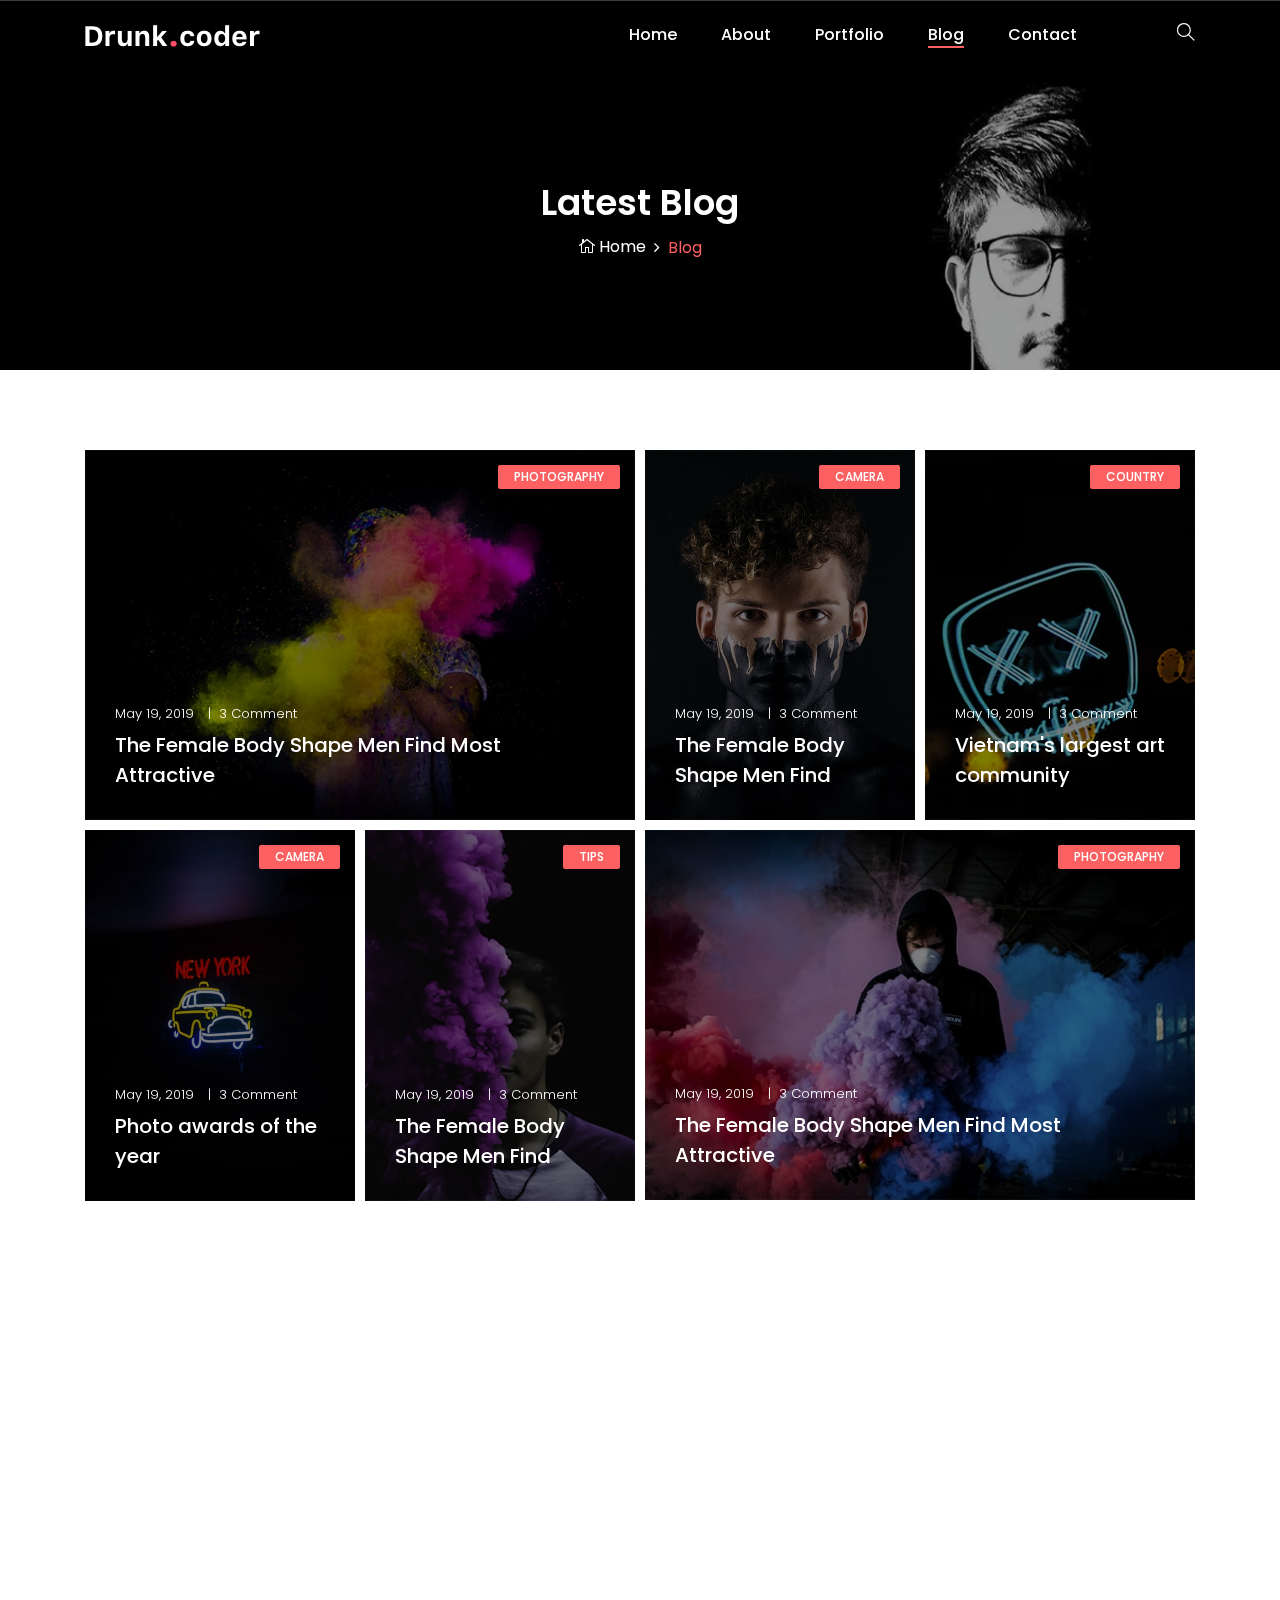
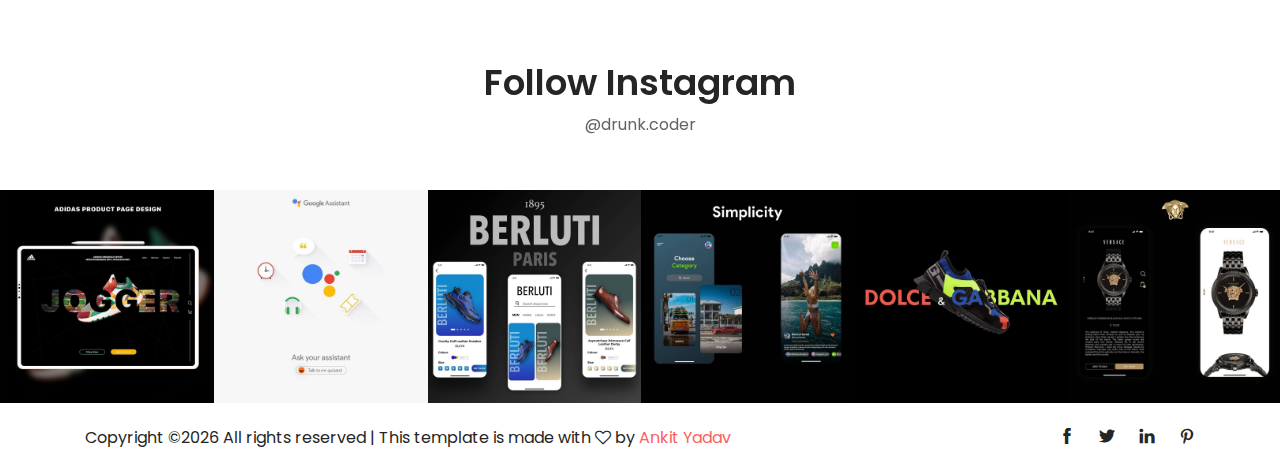
==== blog.html @ cf4cc7f2 "My first Commit" ====
<!DOCTYPE html>
<html lang="en">

<head>
    <meta charset="UTF-8">
    <meta name="description" content="">
    <meta http-equiv="X-UA-Compatible" content="IE=edge">
    <meta name="viewport" content="width=device-width, initial-scale=1, shrink-to-fit=no">

    <!-- Title -->
    <title>Ankit Yadav - The drunk coder</title>

    <!-- Favicon -->
    <link rel="icon" href="./img/core-img/favicon.png">

    <!-- Stylesheet -->
    <link rel="stylesheet" href="style.css">

</head>

<body>
    <!-- Preloader -->
    <div id="preloader">
        <div class="loader"></div>
    </div>
    <!-- /Preloader -->

    <!-- Top Search Form Area -->
    <div class="top-search-area">
        <div class="modal fade" id="searchModal" tabindex="-1" role="dialog" aria-hidden="true">
            <div class="modal-dialog modal-dialog-centered" role="document">
                <div class="modal-content">
                    <div class="modal-body">
                        <!-- Close -->
                        <button type="button" class="btn close-btn" data-dismiss="modal"><i class="ti-close"></i></button>
                        <!-- Form -->
                        <form action="index.html" method="post">
                            <input type="search" name="top-search-bar" class="form-control" placeholder="Search and hit enter...">
                            <button type="submit">Search</button>
                        </form>
                    </div>
                </div>
            </div>
        </div>
    </div>

    <!-- Header Area Start -->
    <header class="header-area">
        <!-- Main Header Start -->
        <div class="main-header-area">
            <div class="classy-nav-container breakpoint-off">
                <div class="container">
                    <!-- Classy Menu -->
                    <nav class="classy-navbar justify-content-between" id="alimeNav">

                        <!-- Logo -->
                        <a class="nav-brand" href="./index.html"><img src="./img/core-img/logo.png" alt=""></a>

                        <!-- Navbar Toggler -->
                        <div class="classy-navbar-toggler">
                            <span class="navbarToggler"><span></span><span></span><span></span></span>
                        </div>

                        <!-- Menu -->
                        <div class="classy-menu">
                            <!-- Menu Close Button -->
                            <div class="classycloseIcon">
                                <div class="cross-wrap"><span class="top"></span><span class="bottom"></span></div>
                            </div>
                            <!-- Nav Start -->
                            <div class="classynav">
                                <ul id="nav">
                                    <li><a href="./index.html">Home</a></li>
                                    <li><a href="./about.html">About</a></li>
                                    <li><a href="./gallery.html">Portfolio</a></li>
                                    <li class="active"><a href="./blog.html">Blog</a></li>
                                    <li><a href="./contact.html">Contact</a></li>
                                </ul>

                                <!-- Search Icon -->
                                <div class="search-icon" data-toggle="modal" data-target="#searchModal"><i class="ti-search"></i></div>
                            </div>
                            <!-- Nav End -->
                        </div>
                    </nav>
                </div>
            </div>
        </div>
    </header>
    <!-- Header Area End -->

    <!-- Breadcrumb Area Start -->
    <section class="breadcrumb-area bg-img bg-overlay jarallax" style="background-image: url(img/bg-img/4.png);">
        <div class="container h-100">
            <div class="row h-100 align-items-center">
                <div class="col-12">
                    <div class="breadcrumb-content text-center">
                        <h2 class="page-title">Latest Blog</h2>
                        <nav aria-label="breadcrumb">
                            <ol class="breadcrumb justify-content-center">
                                <li class="breadcrumb-item"><a href="index.html"><i class="icon_house_alt"></i> Home</a></li>
                                <li class="breadcrumb-item active" aria-current="page">Blog</li>
                            </ol>
                        </nav>
                    </div>
                </div>
            </div>
        </div>
    </section>
    <!-- Breadcrumb Area End -->

    <!-- Blog Area Start -->
    <div class="alime-blog-area section-padding-80-0 mb-70">
        <div class="container">
            <div class="row">

                <!-- Single Blog Area -->
                <div class="col-12 col-lg-6">
                    <div class="single-post-area wow fadeInUpBig" data-wow-delay="100ms">
                        <!-- Post Thumbnail -->
                        <a href="#" class="post-thumbnail"><img src="img/bg-img/51.jpg" alt=""></a>
                        <!-- Post Catagory -->
                        <a href="#" class="btn post-catagory">Photography</a>
                        <!-- Post Conetent -->
                        <div class="post-content">
                            <div class="post-meta">
                                <a href="#">May 19, 2019</a>
                                <a href="#">3 Comment</a>
                            </div>
                            <a href="#" class="post-title">The Female Body Shape Men Find Most Attractive</a>
                        </div>
                    </div>
                </div>

                <!-- Single Blog Area -->
                <div class="col-12 col-sm-6 col-lg-3">
                    <div class="single-post-area wow fadeInUpBig" data-wow-delay="400ms">
                        <!-- Post Thumbnail -->
                        <a href="#" class="post-thumbnail"><img src="img/bg-img/52.jpg" alt=""></a>
                        <!-- Post Catagory -->
                        <a href="#" class="btn post-catagory">Camera</a>
                        <!-- Post Conetent -->
                        <div class="post-content">
                            <div class="post-meta">
                                <a href="#">May 19, 2019</a>
                                <a href="#">3 Comment</a>
                            </div>
                            <a href="#" class="post-title">The Female Body Shape Men Find</a>
                        </div>
                    </div>
                </div>

                <!-- Single Blog Area -->
                <div class="col-12 col-sm-6 col-lg-3">
                    <div class="single-post-area wow fadeInUpBig" data-wow-delay="700ms">
                        <!-- Post Thumbnail -->
                        <a href="#" class="post-thumbnail"><img src="img/bg-img/53.jpg" alt=""></a>
                        <!-- Post Catagory -->
                        <a href="#" class="btn post-catagory">Country</a>
                        <!-- Post Conetent -->
                        <div class="post-content">
                            <div class="post-meta">
                                <a href="#">May 19, 2019</a>
                                <a href="#">3 Comment</a>
                            </div>
                            <a href="#" class="post-title">Vietnam's largest art community</a>
                        </div>
                    </div>
                </div>

                <!-- Single Blog Area -->
                <div class="col-12 col-sm-6 col-lg-3">
                    <div class="single-post-area wow fadeInUpBig" data-wow-delay="100ms">
                        <!-- Post Thumbnail -->
                        <a href="#" class="post-thumbnail"><img src="img/bg-img/54.jpg" alt=""></a>
                        <!-- Post Catagory -->
                        <a href="#" class="btn post-catagory">Camera</a>
                        <!-- Post Conetent -->
                        <div class="post-content">
                            <div class="post-meta">
                                <a href="#">May 19, 2019</a>
                                <a href="#">3 Comment</a>
                            </div>
                            <a href="#" class="post-title">Photo awards of the year</a>
                        </div>
                    </div>
                </div>

                <!-- Single Blog Area -->
                <div class="col-12 col-sm-6 col-lg-3">
                    <div class="single-post-area wow fadeInUpBig" data-wow-delay="400ms">
                        <!-- Post Thumbnail -->
                        <a href="#" class="post-thumbnail"><img src="img/bg-img/55.jpg" alt=""></a>
                        <!-- Post Catagory -->
                        <a href="#" class="btn post-catagory">Tips</a>
                        <!-- Post Conetent -->
                        <div class="post-content">
                            <div class="post-meta">
                                <a href="#">May 19, 2019</a>
                                <a href="#">3 Comment</a>
                            </div>
                            <a href="#" class="post-title">The Female Body Shape Men Find</a>
                        </div>
                    </div>
                </div>

                <!-- Single Blog Area -->
                <div class="col-12 col-lg-6">
                    <div class="single-post-area wow fadeInUpBig" data-wow-delay="700ms">
                        <!-- Post Thumbnail -->
                        <a href="#" class="post-thumbnail"><img src="img/bg-img/56.jpg" alt=""></a>
                        <!-- Post Catagory -->
                        <a href="#" class="btn post-catagory">Photography</a>
                        <!-- Post Conetent -->
                        <div class="post-content">
                            <div class="post-meta">
                                <a href="#">May 19, 2019</a>
                                <a href="#">3 Comment</a>
                            </div>
                            <a href="#" class="post-title">The Female Body Shape Men Find Most Attractive</a>
                        </div>
                    </div>
                </div>

                <!-- Single Blog Area -->
                <div class="col-12 col-lg-3">
                    <div class="single-post-area wow fadeInUpBig" data-wow-delay="100ms">
                        <!-- Post Thumbnail -->
                        <a href="#" class="post-thumbnail"><img src="img/bg-img/57.jpg" alt=""></a>
                        <!-- Post Catagory -->
                        <a href="#" class="btn post-catagory">Country</a>
                        <!-- Post Conetent -->
                        <div class="post-content">
                            <div class="post-meta">
                                <a href="#">May 19, 2019</a>
                                <a href="#">3 Comment</a>
                            </div>
                            <a href="#" class="post-title">The Female Body Shape Men Find</a>
                        </div>
                    </div>
                </div>

                <!-- Single Blog Area -->
                <div class="col-12 col-lg-6">
                    <div class="single-post-area wow fadeInUpBig" data-wow-delay="400ms">
                        <!-- Post Thumbnail -->
                        <a href="#" class="post-thumbnail"><img src="img/bg-img/58.jpg" alt=""></a>
                        <!-- Post Catagory -->
                        <a href="#" class="btn post-catagory">Camera</a>
                        <!-- Post Conetent -->
                        <div class="post-content">
                            <div class="post-meta">
                                <a href="#">May 19, 2019</a>
                                <a href="#">3 Comment</a>
                            </div>
                            <a href="#" class="post-title">The Female Body Shape Men Find Most Attractive</a>
                        </div>
                    </div>
                </div>

                <!-- Single Blog Area -->
                <div class="col-12 col-lg-3">
                    <div class="single-post-area wow fadeInUpBig" data-wow-delay="700ms">
                        <!-- Post Thumbnail -->
                        <a href="#" class="post-thumbnail"><img src="img/bg-img/59.jpg" alt=""></a>
                        <!-- Post Catagory -->
                        <a href="#" class="btn post-catagory">Photography</a>
                        <!-- Post Conetent -->
                        <div class="post-content">
                            <div class="post-meta">
                                <a href="#">May 19, 2019</a>
                                <a href="#">3 Comment</a>
                            </div>
                            <a href="#" class="post-title">The Female Body Shape Men Find</a>
                        </div>
                    </div>
                </div>

            </div>
        </div>
    </div>
    <!-- Blog Area End -->

    <!-- Follow Area Start -->
    <div class="follow-area clearfix">
        <div class="container">
            <div class="row">
                <div class="col-12">
                    <div class="section-heading text-center">
                        <h2>Follow Instagram</h2>
                        <p>@drunk.coder</p>
                    </div>
                </div>
            </div>
        </div>

        <!-- Instagram Feed Area -->
        <div class="instragram-feed-area owl-carousel">
            <!-- Single Instagram Item -->
            <div class="single-instagram-item">
                <img src="img/bg-img/9.png" alt="">
                <div class="instagram-hover-content text-center d-flex align-items-center justify-content-center">
                    <a href="#">
                        <i class="ti-instagram" aria-hidden="true"></i>
                        <span>drunk.coder</span>
                    </a>
                </div>
            </div>
            <!-- Single Instagram Item -->
            <div class="single-instagram-item">
                <img src="img/bg-img/10.png" alt="">
                <div class="instagram-hover-content text-center d-flex align-items-center justify-content-center">
                    <a href="#">
                        <i class="ti-instagram" aria-hidden="true"></i>
                        <span>drunk.coder</span>
                    </a>
                </div>
            </div>
            <!-- Single Instagram Item -->
            <div class="single-instagram-item">
                <img src="img/bg-img/11.png" alt="">
                <div class="instagram-hover-content text-center d-flex align-items-center justify-content-center">
                    <a href="#">
                        <i class="ti-instagram" aria-hidden="true"></i>
                        <span>drunk.coder</span>
                    </a>
                </div>
            </div>
            <!-- Single Instagram Item -->
            <div class="single-instagram-item">
                <img src="img/bg-img/12.png" alt="">
                <div class="instagram-hover-content text-center d-flex align-items-center justify-content-center">
                    <a href="#">
                        <i class="ti-instagram" aria-hidden="true"></i>
                        <span>drunk.coder</span>
                    </a>
                </div>
            </div>
            <!-- Single Instagram Item -->
            <div class="single-instagram-item">
                <img src="img/bg-img/13.png" alt="">
                <div class="instagram-hover-content text-center d-flex align-items-center justify-content-center">
                    <a href="#">
                        <i class="ti-instagram" aria-hidden="true"></i>
                        <span>drunk.coder</span>
                    </a>
                </div>
            </div>
            <!-- Single Instagram Item -->
            <div class="single-instagram-item">
                <img src="img/bg-img/14.png" alt="">
                <div class="instagram-hover-content text-center d-flex align-items-center justify-content-center">
                    <a href="#">
                        <i class="ti-instagram" aria-hidden="true"></i>
                        <span>drunk.coder</span>
                    </a>
                </div>
            </div>
        </div>
    </div>
    <!-- Follow Area End -->

    <!-- Footer Area Start -->
    <footer class="footer-area">
        <div class="container">
            <div class="row">
                <div class="col-12">
                    <div class="footer-content d-flex align-items-center justify-content-between">
                        <!-- Copywrite Text -->
                        <div class="copywrite-text">
                            <p><!-- Link back to Colorlib can't be removed. Template is licensed under CC BY 3.0. -->
Copyright &copy;<script>document.write(new Date().getFullYear());</script> All rights reserved | This template is made with <i class="fa fa-heart-o" aria-hidden="true"></i> by <a href="https://colorlib.com" target="_blank">Ankit Yadav</a>
<!-- Link back to Colorlib can't be removed. Template is licensed under CC BY 3.0. --></p>
                        </div>
                        <!-- Footer Logo -->
                        <div class="footer-logo">
                            <a href="#"><img src="img/core-img/logo2.png" alt=""></a>
                        </div>
                        <!-- Social Info -->
                        <div class="social-info">
                            <a href="#"><i class="ti-facebook" aria-hidden="true"></i></a>
                            <a href="#"><i class="ti-twitter-alt" aria-hidden="true"></i></a>
                            <a href="#"><i class="ti-linkedin" aria-hidden="true"></i></a>
                            <a href="#"><i class="ti-pinterest" aria-hidden="true"></i></a>
                        </div>
                    </div>
                </div>
            </div>
        </div>
    </footer>
    <!-- Footer Area End -->

    <!-- **** All JS Files ***** -->
    <!-- jQuery 2.2.4 -->
    <script src="js/jquery.min.js"></script>
    <!-- Popper -->
    <script src="js/popper.min.js"></script>
    <!-- Bootstrap -->
    <script src="js/bootstrap.min.js"></script>
    <!-- All Plugins -->
    <script src="js/alime.bundle.js"></script>
    <!-- Active -->
    <script src="js/default-assets/active.js"></script>

</body>

</html>
---- style.css ----
/* ------------------------------------------
[Master Stylesheet]

Template Name: Alime - Photography HTML Template
Template Author: Colorlib
Template Author URL: http://colorlib.com
Version: 1.0.0
Last Update: Feb 22, 2019


[Tables of CSS Content]

+ body

    - 01.0 Reboot CSS
    - 02.0 Spacing CSS
    - 03.0 Preloader CSS
    - 04.0 Heading CSS
    - 05.0 Backtotop CSS
    - 06.0 Buttons CSS
    - 07.0 Header CSS
    - 08.0 Hero CSS
    - 09.0 Footer CSS
    - 10.0 Follow CSS
    - 11.0 About CSS
    - 12.0 Breadcrumb CSS
    - 13.0 Blog CSS
    - 14.0 Team CSS
    - 15.0 Gallery CSS
    - 16.0 Contact CSS

--------------------------------------------- */
/* Import Fonts & All CSS */
@import url("https://fonts.googleapis.com/css?family=Poppins:100,200,300,400,500,600,700");
@import url(css/bootstrap.min.css);
@import url(css/animate.css);
@import url(css/default-assets/classy-nav.css);
@import url(css/owl.carousel.min.css);
@import url(css/magnific-popup.css);
@import url(css/font-awesome.min.css);
@import url(css/default-assets/themify-icons.css);
@import url(css/style.css);
/* :: 01.0 Reboot CSS */
* {
  margin: 0;
  padding: 0; }

body {
  font-family: "Poppins", sans-serif;
  font-weight: 400;
  font-size: 16px;
  position: relative;
  z-index: auto; }

h1,
h2,
h3,
h4,
h5,
h6 {
  font-family: "Poppins", sans-serif;
  color: #252525;
  line-height: 1.3;
  font-weight: 600; }

a,
a:active,
a:focus,
a:hover {
  color: #252525;
  text-decoration: none;
  -webkit-transition-duration: 500ms;
  -o-transition-duration: 500ms;
  transition-duration: 500ms;
  outline: none;
  font-weight: 500; }

li {
  list-style: none; }

p {
  line-height: 1.9;
  color: #636363;
  font-size: 16px;
  font-weight: 400; }

img {
  width: 100%;
  height: auto; }

ul {
  margin: 0;
  padding: 0; }
  ul li {
    margin: 0;
    padding: 0; }

.bg-overlay {
  position: relative;
  z-index: 1; }
  .bg-overlay::after {
    position: absolute;
    content: "";
    height: 100%;
    width: 100%;
    top: 0;
    left: 0;
    z-index: -1;
    background-color: rgba(0, 0, 0, 0.4); }

.bg-img {
  background-position: center center !important;
  background-size: cover !important;
  background-repeat: no-repeat !important; }

.jarallax {
  position: relative;
  z-index: 0; }
  .jarallax > .jarallax-img {
    position: absolute;
    object-fit: cover;
    font-family: 'object-fit: cover';
    top: 0;
    left: 0;
    width: 100%;
    height: 100%;
    z-index: -1; }

.mfp-image-holder .mfp-close,
.mfp-iframe-holder .mfp-close {
  position: fixed;
  z-index: 100;
  color: #ffffff;
  right: 20px;
  text-align: center;
  padding-right: 0;
  width: 100%;
  top: 20px;
  width: 30px;
  background: #fc6060;
  height: 30px;
  line-height: 30px; }

img.mfp-img {
  -webkit-box-shadow: 0 2px 40px 8px rgba(15, 15, 15, 0.15);
  box-shadow: 0 2px 40px 8px rgba(15, 15, 15, 0.15); }

button.mfp-close,
button.mfp-arrow {
  background: #fc6060; }

.mfp-bottom-bar {
  display: none !important; }

.mfp-bg {
  background-color: #000000; }

.bg-transparent {
  background-color: transparent !important; }

.bg-gray {
  background-color: #f7f7f7 !important; }

textarea:focus,
input:focus {
  outline: none; }

textarea:invalid,
input:invalid,
textarea:required,
input:required {
  box-shadow: none !important; }

.border {
  border-color: #ebebeb; }

.mfp-arrow-left::after {
  border-right-color: transparent; }

.mfp-arrow-left::before {
  border-right-color: #ffffff; }

.mfp-arrow-right::after {
  border-left-color: transparent; }

.mfp-arrow-right::before {
  border-left-color: #ffffff; }

/* :: 02.0 Spacing CSS */
.mt-15 {
  margin-top: 15px; }

.mt-30 {
  margin-top: 30px; }

.mt-40 {
  margin-top: 40px; }

.mt-50 {
  margin-top: 50px; }

.mt-70 {
  margin-top: 70px; }

.mt-80 {
  margin-top: 80px; }

.mt-100 {
  margin-top: 100px; }

.mt-150 {
  margin-top: 150px; }

.mr-15 {
  margin-right: 15px; }

.mr-30 {
  margin-right: 30px; }

.mr-50 {
  margin-right: 50px; }

.mr-100 {
  margin-right: 100px; }

.mb-10 {
  margin-bottom: 10px; }

.mb-15 {
  margin-bottom: 15px; }

.mb-30 {
  margin-bottom: 30px; }

.mb-40 {
  margin-bottom: 40px; }

.mb-50 {
  margin-bottom: 50px; }

.mb-60 {
  margin-bottom: 60px; }

.mb-70 {
  margin-bottom: 70px; }

.mb-80 {
  margin-bottom: 80px; }

.mb-100 {
  margin-bottom: 100px; }

.ml-15 {
  margin-left: 15px; }

.ml-30 {
  margin-left: 30px; }

.ml-50 {
  margin-left: 50px; }

.ml-100 {
  margin-left: 100px; }

.pt-50 {
  padding-top: 50px !important; }

.section-padding-80 {
  padding-top: 80px;
  padding-bottom: 80px; }

.section-padding-0-80 {
  padding-top: 0;
  padding-bottom: 80px; }

.section-padding-80-0 {
  padding-top: 80px;
  padding-bottom: 0; }

.section-padding-80-50 {
  padding-top: 80px;
  padding-bottom: 50px; }

.section-padding-100 {
  padding-top: 100px;
  padding-bottom: 100px; }

.section-padding-0-100 {
  padding-top: 0;
  padding-bottom: 100px; }

.section-padding-100-0 {
  padding-top: 100px;
  padding-bottom: 0; }

/* :: 3.0 Preloader CSS */
#preloader {
  position: fixed;
  width: 100%;
  height: 100%;
  z-index: 9999999;
  top: 0;
  left: 0;
  background-color: #ffffff;
  display: -webkit-box;
  display: -ms-flexbox;
  display: flex;
  -webkit-box-align: center;
  -ms-flex-align: center;
  align-items: center;
  -webkit-box-pack: center;
  -ms-flex-pack: center;
  justify-content: center;
  overflow: hidden; }

.loader,
.loader:before,
.loader:after {
  border-radius: 50%;
  width: 2.5em;
  height: 2.5em;
  -webkit-animation-fill-mode: both;
  animation-fill-mode: both;
  -webkit-animation: load7 1.8s infinite ease-in-out;
  animation: load7 1.8s infinite ease-in-out; }

.loader {
  margin-top: -20px;
  color: #fc6060;
  font-size: 6px;
  position: relative;
  -webkit-transform: translateZ(0);
  -ms-transform: translateZ(0);
  transform: translateZ(0);
  -webkit-animation-delay: -0.16s;
  animation-delay: -0.16s; }

.loader:before,
.loader:after {
  content: '';
  position: absolute;
  top: 0; }

.loader:before {
  left: -3.5em;
  -webkit-animation-delay: -0.32s;
  animation-delay: -0.32s; }

.loader:after {
  left: 3.5em; }

@-webkit-keyframes load7 {
  0%,
    80%,
    100% {
    box-shadow: 0 2.5em 0 -1.3em; }
  40% {
    box-shadow: 0 2.5em 0 0; } }
@keyframes load7 {
  0%,
    80%,
    100% {
    box-shadow: 0 2.5em 0 -1.3em; }
  40% {
    box-shadow: 0 2.5em 0 0; } }
/* :: 4.0 Heading CSS */
.section-heading {
  position: relative;
  z-index: 1;
  margin-bottom: 50px; }
  .section-heading h2 {
    font-size: 36px;
    text-transform: capitalize;
    margin-bottom: 5px;
    display: block;
    line-height: 1.2; }
    @media only screen and (max-width: 767px) {
      .section-heading h2 {
        font-size: 24px; } }
  .section-heading p {
    margin-bottom: 0; }
  .section-heading.white p,
  .section-heading.white h2 {
    color: #ffffff; }

/* :: 5.0 Backtotop CSS */
#scrollUp {
  position: fixed;
  right: 40px;
  font-size: 20px;
  line-height: 40px;
  width: 40px;
  height: 40px;
  bottom: 40px;
  background-color: #fc6060;
  color: #ffffff;
  text-align: center;
  -webkit-transition-duration: 500ms;
  -o-transition-duration: 500ms;
  transition-duration: 500ms;
  border-radius: 50%;
  -webkit-box-shadow: 0 2px 40px 8px rgba(15, 15, 15, 0.15);
  box-shadow: 0 2px 40px 8px rgba(15, 15, 15, 0.15);
  z-index: 15962536; }
  @media only screen and (max-width: 767px) {
    #scrollUp {
      right: 20px;
      bottom: 20px; } }
  #scrollUp:focus, #scrollUp:hover {
    background-color: #000000;
    color: #ffffff; }

/* :: 6.0 Buttons CSS */
.btn:focus {
  box-shadow: none; }

.alime-btn {
  position: relative;
  z-index: 1;
  min-width: 160px;
  height: 46px;
  line-height: 42px;
  font-size: 16px;
  font-weight: 500;
  display: inline-block;
  padding: 0 30px;
  text-align: center;
  text-transform: capitalize;
  background-color: transparent;
  color: #ffffff;
  border: 2px solid #fc6060;
  border-radius: 60px;
  -webkit-transition-duration: 500ms;
  -o-transition-duration: 500ms;
  transition-duration: 500ms; }
  .alime-btn.btn-2 {
    color: #252525; }
  .alime-btn:focus, .alime-btn:hover {
    font-weight: 500;
    -webkit-box-shadow: 0 2px 40px 8px rgba(15, 15, 15, 0.15);
    box-shadow: 0 2px 40px 8px rgba(15, 15, 15, 0.15);
    background-color: #fc6060;
    color: #ffffff; }

.badges-btn {
  background-color: #ebebeb;
  padding: 5px 15px;
  display: inline-block;
  color: #636363;
  font-size: 12px;
  font-weight: 500;
  text-transform: uppercase;
  border-radius: 2px;
  -webkit-transition-duration: 500ms;
  -o-transition-duration: 500ms;
  transition-duration: 500ms;
  letter-spacing: 1px; }
  .badges-btn:hover, .badges-btn:focus {
    background-color: #fc6060;
    color: #ffffff;
    font-weight: 500; }

/* :: 7.0 Header CSS */
.header-area {
  position: fixed;
  z-index: 100;
  width: 100%;
  -webkit-transition-duration: 500ms;
  -o-transition-duration: 500ms;
  transition-duration: 500ms;
  background-color: transparent; }
  .header-area .search-icon {
    position: relative;
    z-index: 1;
    margin-left: 80px; }
    .header-area .search-icon i {
      font-size: 18px;
      color: #ffffff;
      cursor: pointer; }

.top-search-area .modal {
  background-color: rgba(0, 0, 0, 0.7); }
.top-search-area .modal-content .modal-body {
  padding: 50px; }
  .top-search-area .modal-content .modal-body button.close-btn {
    position: absolute;
    top: 15px;
    right: 15px;
    z-index: 10;
    font-size: 14px; }
    .top-search-area .modal-content .modal-body button.close-btn.btn {
      padding: 0;
      background-color: transparent; }
.top-search-area form {
  width: 100%;
  position: relative;
  z-index: 1; }
  .top-search-area form input {
    width: 100%;
    height: 50px;
    border: none;
    -webkit-box-shadow: 0 0 30px 15px rgba(0, 0, 0, 0.08);
    box-shadow: 0 0 30px 15px rgba(0, 0, 0, 0.08);
    border-radius: 6px;
    font-size: 12px;
    font-style: italic;
    padding: 0 20px; }
    .top-search-area form input:focus {
      -webkit-box-shadow: 0 0 30px 15px rgba(0, 0, 0, 0.08);
      box-shadow: 0 0 30px 15px rgba(0, 0, 0, 0.08); }
  .top-search-area form button {
    position: absolute;
    width: 100px;
    height: 50px;
    top: 0;
    right: 0;
    z-index: 10;
    border-radius: 0 6px 6px 0;
    border: none;
    background-color: #fc6060;
    font-weight: 600;
    font-size: 14px;
    text-transform: uppercase;
    text-align: center;
    color: #ffffff;
    cursor: pointer; }

.classy-nav-container {
  background-color: transparent;
  padding: 0; }
  .classy-nav-container .classy-navbar {
    -webkit-transition-duration: 500ms;
    -o-transition-duration: 500ms;
    transition-duration: 500ms;
    height: 70px;
    padding: 0; }
    @media only screen and (max-width: 767px) {
      .classy-nav-container .classy-navbar .nav-brand {
        max-width: 90px;
        margin-right: 15px; } }
    .classy-nav-container .classy-navbar .classynav ul li a {
      font-size: 16px;
      text-transform: capitalize;
      color: #ffffff;
      font-weight: 500;
      padding: 0 20px; }
      .classy-nav-container .classy-navbar .classynav ul li a:hover, .classy-nav-container .classy-navbar .classynav ul li a:focus {
        color: #fc6060; }
      @media only screen and (min-width: 992px) and (max-width: 1199px) {
        .classy-nav-container .classy-navbar .classynav ul li a {
          font-size: 14px; } }
      @media only screen and (min-width: 768px) and (max-width: 991px) {
        .classy-nav-container .classy-navbar .classynav ul li a {
          font-size: 14px;
          color: #252525; }
          .classy-nav-container .classy-navbar .classynav ul li a:hover, .classy-nav-container .classy-navbar .classynav ul li a:focus {
            color: #fc6060; } }
      @media only screen and (max-width: 767px) {
        .classy-nav-container .classy-navbar .classynav ul li a {
          font-size: 14px;
          color: #252525; }
          .classy-nav-container .classy-navbar .classynav ul li a:hover, .classy-nav-container .classy-navbar .classynav ul li a:focus {
            color: #fc6060; } }
    .classy-nav-container .classy-navbar .classynav ul li.cn-dropdown-item ul li a, .classy-nav-container .classy-navbar .classynav ul li.megamenu-item ul li a {
      font-size: 14px;
      text-transform: capitalize;
      height: 42px;
      line-height: 42px;
      padding: 0 30px;
      color: #252525; }
      .classy-nav-container .classy-navbar .classynav ul li.cn-dropdown-item ul li a:focus, .classy-nav-container .classy-navbar .classynav ul li.cn-dropdown-item ul li a:hover, .classy-nav-container .classy-navbar .classynav ul li.megamenu-item ul li a:focus, .classy-nav-container .classy-navbar .classynav ul li.megamenu-item ul li a:hover {
        color: #fc6060; }

.classynav ul li.active a {
  position: relative;
  z-index: 1; }
  .classynav ul li.active a::before {
    width: calc(100% - 40px);
    height: 2px;
    background-color: #fc6060;
    position: absolute;
    bottom: 7px;
    left: 0;
    z-index: 1;
    content: '';
    left: 50%;
    transform: translateX(-50%); }
    @media only screen and (min-width: 768px) and (max-width: 991px) {
      .classynav ul li.active a::before {
        display: none; } }
    @media only screen and (max-width: 767px) {
      .classynav ul li.active a::before {
        display: none; } }

.classynav ul li.has-down > a::after,
.classynav ul li.has-down.active > a::after,
.classynav ul li.megamenu-item > a::after {
  color: #fc6060; }

.breakpoint-off .classynav ul li .dropdown,
.breakpoint-off .classynav ul li .megamenu {
  width: 210px;
  -webkit-box-shadow: 0 2px 40px 8px rgba(15, 15, 15, 0.15);
  box-shadow: 0 2px 40px 8px rgba(15, 15, 15, 0.15);
  border-radius: 6px; }

.breakpoint-off .classynav ul li .megamenu {
  width: 100%; }

.classy-navbar-toggler .navbarToggler span {
  background-color: #252525; }

.main-header-area {
  position: relative;
  z-index: 1;
  background-color: transparent;
  -webkit-transition-duration: 500ms;
  -o-transition-duration: 500ms;
  transition-duration: 500ms;
  height: 70px;
  background-color: rgba(0, 0, 0, 0.2); }
  .main-header-area.sticky {
    background-color: #000000; }

.classy-navbar-toggler .navbarToggler span {
  background-color: #ffffff; }

/* :: 8.0 Hero CSS */
.welcome-area {
  position: relative;
  z-index: 1; }

.welcome-slides {
  position: relative;
  z-index: 1;
  overflow: hidden; }
  .welcome-slides .owl-prev,
  .welcome-slides .owl-next {
    -webkit-transition-duration: 500ms;
    -o-transition-duration: 500ms;
    transition-duration: 500ms;
    width: 66px;
    height: 66px;
    border-radius: 50%;
    background-color: rgba(255, 255, 255, 0.1);
    position: absolute;
    top: 50%;
    left: 70px;
    margin-top: -33px;
    z-index: 10;
    text-align: center;
    line-height: 70px;
    color: #ffffff;
    font-size: 30px; }
    .welcome-slides .owl-prev:hover, .welcome-slides .owl-prev:focus,
    .welcome-slides .owl-next:hover,
    .welcome-slides .owl-next:focus {
      background-color: #fc6060; }
    @media only screen and (min-width: 768px) and (max-width: 991px) {
      .welcome-slides .owl-prev,
      .welcome-slides .owl-next {
        left: 30px; } }
    @media only screen and (max-width: 767px) {
      .welcome-slides .owl-prev,
      .welcome-slides .owl-next {
        width: 40px;
        left: 15px;
        height: 40px;
        font-size: 18px;
        line-height: 44px; } }
  .welcome-slides .owl-next {
    left: auto;
    right: 70px; }
    @media only screen and (min-width: 768px) and (max-width: 991px) {
      .welcome-slides .owl-next {
        right: 30px; } }
    @media only screen and (max-width: 767px) {
      .welcome-slides .owl-next {
        right: 15px; } }

.single-welcome-slide {
  position: relative;
  z-index: 2;
  width: 100%;
  height: 880px;
  background-color: #fc6060; }
  @media only screen and (min-width: 992px) and (max-width: 1199px) {
    .single-welcome-slide {
      height: 750px; } }
  @media only screen and (min-width: 768px) and (max-width: 991px) {
    .single-welcome-slide {
      height: 750px; } }
  @media only screen and (max-width: 767px) {
    .single-welcome-slide {
      height: 600px; } }
  .single-welcome-slide .welcome-text {
    position: relative;
    z-index: 1; }
    .single-welcome-slide .welcome-text h2 {
      font-weight: 700;
      font-size: 82px;
      display: block;
      margin-bottom: 0;
      background: -webkit-linear-gradient(#ff9696, #ffe89e);
      -webkit-background-clip: text;
      -webkit-text-fill-color: transparent; }
      @media only screen and (max-width: 767px) {
        .single-welcome-slide .welcome-text h2 {
          font-size: 42px; } }
    .single-welcome-slide .welcome-text p {
      color: #ffffff;
      margin-bottom: 50px;
      display: block; }
    .single-welcome-slide .welcome-text .hero-mail-contact {
      color: #ffffff;
      font-style: italic;
      text-decoration: underline; }
      .single-welcome-slide .welcome-text .hero-mail-contact:hover, .single-welcome-slide .welcome-text .hero-mail-contact:focus {
        color: #fc6060; }

/* :: 9.0 Footer CSS */
.footer-content {
  padding: 20px 0; }
  .footer-content .copywrite-text {
    position: relative;
    z-index: 1; }
    .footer-content .copywrite-text p {
      margin-bottom: 0;
      color: #252525; }
      @media only screen and (max-width: 767px) {
        .footer-content .copywrite-text p {
          font-size: 12px; } }
      .footer-content .copywrite-text p a {
        color: #fc6060;
        font-weight: 400; }
        @media only screen and (max-width: 767px) {
          .footer-content .copywrite-text p a {
            font-size: 12px; } }
  @media only screen and (max-width: 767px) {
    .footer-content .footer-logo a img {
      max-width: 50px; } }
  .footer-content .social-info a {
    color: #252525;
    font-size: 16px;
    margin-right: 20px; }
    .footer-content .social-info a:last-child {
      margin-right: 0; }
    @media only screen and (max-width: 767px) {
      .footer-content .social-info a {
        margin-right: 5px;
        font-size: 12px; } }
    .footer-content .social-info a:hover, .footer-content .social-info a:focus {
      color: #fc6060; }

/* :: 10.0 Follow CSS */
.single-instagram-item {
  position: relative;
  z-index: 1;
  overflow: hidden;
  -webkit-transition-duration: 500ms;
  -o-transition-duration: 500ms;
  transition-duration: 500ms; }
  .single-instagram-item img {
    width: 100%;
    -webkit-transition-duration: 1500ms;
    -o-transition-duration: 1500ms;
    transition-duration: 1500ms; }
  .single-instagram-item .instagram-hover-content {
    width: 100%;
    height: 100%;
    position: absolute;
    top: 0;
    bottom: 0;
    left: 0;
    right: 0;
    background-color: rgba(252, 96, 96, 0.9);
    opacity: 0;
    visibility: hidden;
    -webkit-transition-duration: 500ms;
    -o-transition-duration: 500ms;
    transition-duration: 500ms; }
    .single-instagram-item .instagram-hover-content a {
      text-align: center; }
      .single-instagram-item .instagram-hover-content a i {
        color: #ffffff;
        font-size: 32px;
        display: block;
        margin-bottom: 15px; }
      .single-instagram-item .instagram-hover-content a span {
        font-size: 14px;
        margin-bottom: 0;
        color: #ffffff; }
        @media only screen and (min-width: 992px) and (max-width: 1199px) {
          .single-instagram-item .instagram-hover-content a span {
            font-size: 12px; } }
        @media only screen and (min-width: 768px) and (max-width: 991px) {
          .single-instagram-item .instagram-hover-content a span {
            font-size: 12px; } }
        @media only screen and (max-width: 767px) {
          .single-instagram-item .instagram-hover-content a span {
            font-size: 12px; } }
  .single-instagram-item:hover img {
    -webkit-transform: scale(1.1);
    -ms-transform: scale(1.1);
    transform: scale(1.1); }
  .single-instagram-item:hover .instagram-hover-content {
    opacity: 1;
    visibility: visible; }

.instagram-gallery-single-item:hover .instagram-hover-content .zoom-img {
  margin-top: 0;
  opacity: 1; }

/* :: 11.0 About CSS */
.about-us-content h3 {
  font-size: 36px;
  display: block;
  margin-bottom: 5px; }
  @media only screen and (max-width: 767px) {
    .about-us-content h3 {
      font-size: 24px; } }
.about-us-content .line {
  height: 3px;
  width: 70px;
  background-color: #fc6060;
  margin-bottom: 30px; }

.about-video-area {
  position: relative;
  z-index: 1;
  border-radius: 10px; }
  .about-video-area img {
    -webkit-box-shadow: 3px 0 24px rgba(0, 0, 0, 0.15);
    box-shadow: 3px 0 24px rgba(0, 0, 0, 0.15);
    width: 100%;
    border-radius: 10px; }
  .about-video-area .video-icon a {
    position: absolute;
    top: 50%;
    left: 50%;
    z-index: 99;
    -webkit-transform: translate(-50%, -50%);
    -ms-transform: translate(-50%, -50%);
    transform: translate(-50%, -50%);
    color: #ffffff;
    height: 50px;
    width: 50px;
    display: inline-block;
    background-color: #fc6060;
    text-align: center;
    line-height: 56px;
    font-size: 38px;
    border-radius: 50%; }
    .about-video-area .video-icon a::after {
      content: '';
      position: absolute;
      width: 0%;
      height: 0%;
      border-radius: 50%;
      background-color: transparent;
      top: 50%;
      left: 50%;
      -webkit-transform: translate(-50%, -50%);
      -ms-transform: translate(-50%, -50%);
      transform: translate(-50%, -50%);
      border: 2px solid #fc6060;
      -webkit-animation: video-icon 1200ms linear infinite;
      animation: video-icon 1200ms linear infinite;
      z-index: -10; }
    .about-video-area .video-icon a:hover, .about-video-area .video-icon a:focus {
      background-color: #000000; }
      .about-video-area .video-icon a:hover::after, .about-video-area .video-icon a:focus::after {
        border: 2px solid #000000; }

@-webkit-keyframes video-icon {
  0% {
    width: 0;
    height: 0;
    opacity: 1; }
  50% {
    width: 100%;
    height: 100%;
    opacity: 1; }
  100% {
    width: 200%;
    height: 200%;
    opacity: 0; } }
@keyframes video-icon {
  0% {
    width: 0;
    height: 0;
    opacity: 1; }
  50% {
    width: 100%;
    height: 100%;
    opacity: 1; }
  100% {
    width: 200%;
    height: 200%;
    opacity: 0; } }
.why-choose-us-content {
  -webkit-transition-duration: 800ms;
  -o-transition-duration: 800ms;
  transition-duration: 800ms;
  background-color: #ffffff;
  padding: 80px 30px 50px;
  border-radius: 10px;
  box-shadow: 3px 0 15px -1px rgba(0, 0, 0, 0.15);
  position: relative;
  z-index: 1;
  margin-top: 50px; }
  .why-choose-us-content .chosse-us-icon {
    -webkit-transition-duration: 800ms;
    -o-transition-duration: 800ms;
    transition-duration: 800ms;
    height: 76px;
    width: 76px;
    background-color: #fc6060;
    display: inline-block;
    text-align: center;
    line-height: 76px;
    border-radius: 50%;
    color: #ffffff;
    font-size: 30px;
    position: absolute;
    top: -38px;
    left: 50%;
    margin-left: -38px; }
  .why-choose-us-content h4 {
    font-size: 20px;
    font-weight: 500;
    margin-bottom: 15px;
    -webkit-transition-duration: 800ms;
    -o-transition-duration: 800ms;
    transition-duration: 800ms; }
  .why-choose-us-content p {
    -webkit-transition-duration: 800ms;
    -o-transition-duration: 800ms;
    transition-duration: 800ms;
    font-size: 14px;
    margin-bottom: 0; }
  .why-choose-us-content:hover, .why-choose-us-content:focus {
    background-color: #fc6060; }
    .why-choose-us-content:hover .chosse-us-icon, .why-choose-us-content:focus .chosse-us-icon {
      background-color: #000000;
      box-shadow: 0 5px 15px 2px rgba(255, 255, 255, 0.15); }
    .why-choose-us-content:hover h4,
    .why-choose-us-content:hover p, .why-choose-us-content:focus h4,
    .why-choose-us-content:focus p {
      color: #ffffff; }

/* :: 12.0 Breadcrumb CSS */
.breadcrumb-area {
  position: relative;
  z-index: 1;
  height: 370px; }
  @media only screen and (max-width: 767px) {
    .breadcrumb-area {
      height: 240px; } }
  .breadcrumb-area .page-title {
    color: #ffffff;
    font-size: 36px; }
    @media only screen and (max-width: 767px) {
      .breadcrumb-area .page-title {
        font-size: 24px; } }

.breadcrumb-content {
  position: relative;
  z-index: 1;
  margin-top: 70px; }
  .breadcrumb-content .breadcrumb {
    padding: 0;
    background-color: transparent;
    margin-bottom: 0; }
    .breadcrumb-content .breadcrumb .breadcrumb-item {
      color: #fc6060;
      font-weight: 400;
      font-size: 16px; }
      .breadcrumb-content .breadcrumb .breadcrumb-item a {
        font-size: 16px;
        color: #ffffff;
        font-weight: 400; }
        .breadcrumb-content .breadcrumb .breadcrumb-item a:hover, .breadcrumb-content .breadcrumb .breadcrumb-item a:focus {
          color: #fc6060; }
    .breadcrumb-content .breadcrumb .breadcrumb-item + .breadcrumb-item::before {
      content: '\f105';
      color: #ffffff;
      font-family: "FontAwesome"; }

.breadcrumb-area.blog {
  height: 550px; }
  .breadcrumb-area.blog .breadcrumb-content .post-catagory {
    padding: 2px 15px;
    border-radius: 2px;
    font-size: 12px;
    text-transform: uppercase;
    color: #ffffff;
    background-color: #fc6060;
    font-weight: 500;
    margin-bottom: 15px; }
    .breadcrumb-area.blog .breadcrumb-content .post-catagory:hover, .breadcrumb-area.blog .breadcrumb-content .post-catagory:focus {
      font-weight: 500;
      background-color: #000000; }
  .breadcrumb-area.blog .breadcrumb-content .page-title {
    display: block;
    font-size: 48px;
    margin-bottom: 20px; }
    @media only screen and (max-width: 767px) {
      .breadcrumb-area.blog .breadcrumb-content .page-title {
        font-size: 30px; } }
  .breadcrumb-area.blog .breadcrumb-content .post-meta {
    position: relative;
    z-index: 1;
    margin-bottom: 5px; }
    .breadcrumb-area.blog .breadcrumb-content .post-meta a {
      position: relative;
      z-index: 1;
      font-size: 16px;
      color: #ffffff;
      font-weight: 500;
      margin-right: 21px; }
      @media only screen and (max-width: 767px) {
        .breadcrumb-area.blog .breadcrumb-content .post-meta a {
          font-size: 13px; } }
      .breadcrumb-area.blog .breadcrumb-content .post-meta a::after {
        content: '|';
        position: absolute;
        top: 0;
        right: -11px;
        z-index: 1; }
      .breadcrumb-area.blog .breadcrumb-content .post-meta a:last-child::after {
        display: none; }
      .breadcrumb-area.blog .breadcrumb-content .post-meta a:hover, .breadcrumb-area.blog .breadcrumb-content .post-meta a:focus {
        color: #fc6060; }
        .breadcrumb-area.blog .breadcrumb-content .post-meta a:hover::after, .breadcrumb-area.blog .breadcrumb-content .post-meta a:focus::after {
          color: #ffffff; }

/* :: 13.0 Blog CSS */
.blog-details-text {
  position: relative;
  z-index: 1; }
  .blog-details-text .row {
    margin-right: -5px;
    margin-left: -5px; }
    .blog-details-text .row .col-12 {
      padding-right: 5px;
      padding-left: 5px; }
  .blog-details-text p {
    font-size: 18px;
    margin-bottom: 20px; }

.alime-blockquote {
  position: relative;
  z-index: 1;
  margin-bottom: 30px;
  margin-top: 30px;
  border-left: 3px solid #fc6060;
  padding-left: 30px; }
  .alime-blockquote h4 {
    margin-bottom: 15px;
    font-size: 24px;
    color: #161715;
    line-height: 1.5;
    font-weight: 400; }
    @media only screen and (max-width: 767px) {
      .alime-blockquote h4 {
        font-size: 18px; } }
  .alime-blockquote h6 {
    font-size: 18px;
    color: #fc6060;
    text-transform: uppercase;
    margin-bottom: 0; }
    @media only screen and (max-width: 767px) {
      .alime-blockquote h6 {
        font-size: 14px; } }

.post-author-area {
  position: relative;
  z-index: 1; }
  @media only screen and (max-width: 767px) {
    .post-author-area {
      -ms-flex-wrap: wrap;
      flex-wrap: wrap; } }
  @media only screen and (max-width: 767px) {
    .post-author-area .popular-tags {
      -webkit-box-flex: 0;
      -ms-flex: 0 0 100%;
      flex: 0 0 100%;
      max-width: 100%;
      width: 100%;
      margin-bottom: 30px; } }
  .post-author-area .popular-tags li {
    display: inline-block;
    float: left;
    margin: 3px; }
  @media only screen and (max-width: 767px) {
    .post-author-area .post-social-info {
      -webkit-box-flex: 0;
      -ms-flex: 0 0 100%;
      flex: 0 0 100%;
      max-width: 100%;
      width: 100%; } }
  .post-author-area .post-social-info p {
    margin-bottom: 0;
    margin-right: 20px;
    color: #252525; }
  .post-author-area .post-social-info a {
    display: inline-block;
    color: #625b66;
    margin-right: 20px;
    font-size: 14px; }
    .post-author-area .post-social-info a:last-child {
      margin-right: 0; }
    .post-author-area .post-social-info a:hover, .post-author-area .post-social-info a:focus {
      color: #fc6060; }

.alime-pager-area {
  position: relative;
  z-index: 1; }
  .alime-pager-area .previous,
  .alime-pager-area .next {
    width: 100%;
    position: relative;
    z-index: 1;
    height: 290px; }
    @media only screen and (max-width: 767px) {
      .alime-pager-area .previous,
      .alime-pager-area .next {
        height: 180px; } }
    .alime-pager-area .previous::after,
    .alime-pager-area .next::after {
      -webkit-transition-duration: 500ms;
      -o-transition-duration: 500ms;
      transition-duration: 500ms;
      width: 100%;
      height: 100%;
      position: absolute;
      z-index: 10;
      background-color: rgba(0, 0, 0, 0.7);
      top: 0;
      left: 0;
      content: '';
      opacity: 0;
      visibility: hidden; }
    .alime-pager-area .previous .overlay-content,
    .alime-pager-area .next .overlay-content {
      position: absolute;
      width: 70%;
      height: 100%;
      top: 0;
      left: 15%;
      text-align: center;
      z-index: 100; }
      .alime-pager-area .previous .overlay-content .post-title,
      .alime-pager-area .next .overlay-content .post-title {
        font-size: 24px;
        color: #ffffff;
        margin-bottom: 0; }
        @media only screen and (max-width: 767px) {
          .alime-pager-area .previous .overlay-content .post-title,
          .alime-pager-area .next .overlay-content .post-title {
            font-size: 14px; } }
        .alime-pager-area .previous .overlay-content .post-title:hover, .alime-pager-area .previous .overlay-content .post-title:focus,
        .alime-pager-area .next .overlay-content .post-title:hover,
        .alime-pager-area .next .overlay-content .post-title:focus {
          color: #fc6060; }
      .alime-pager-area .previous .overlay-content .previous-link,
      .alime-pager-area .previous .overlay-content .next-link,
      .alime-pager-area .next .overlay-content .previous-link,
      .alime-pager-area .next .overlay-content .next-link {
        -webkit-transition-duration: 500ms;
        -o-transition-duration: 500ms;
        transition-duration: 500ms;
        position: absolute;
        top: 50%;
        margin-top: -15px;
        left: -10%;
        width: 30px;
        height: 30px;
        line-height: 30px;
        font-size: 30px;
        color: #ffffff;
        z-index: 100;
        opacity: 0; }
        .alime-pager-area .previous .overlay-content .previous-link:hover, .alime-pager-area .previous .overlay-content .previous-link:focus,
        .alime-pager-area .previous .overlay-content .next-link:hover,
        .alime-pager-area .previous .overlay-content .next-link:focus,
        .alime-pager-area .next .overlay-content .previous-link:hover,
        .alime-pager-area .next .overlay-content .previous-link:focus,
        .alime-pager-area .next .overlay-content .next-link:hover,
        .alime-pager-area .next .overlay-content .next-link:focus {
          color: #fc6060; }
    .alime-pager-area .previous:hover::after, .alime-pager-area .previous:focus::after,
    .alime-pager-area .next:hover::after,
    .alime-pager-area .next:focus::after {
      opacity: 1;
      visibility: visible; }
    .alime-pager-area .previous:hover .previous-link,
    .alime-pager-area .previous:hover .next-link, .alime-pager-area .previous:focus .previous-link,
    .alime-pager-area .previous:focus .next-link,
    .alime-pager-area .next:hover .previous-link,
    .alime-pager-area .next:hover .next-link,
    .alime-pager-area .next:focus .previous-link,
    .alime-pager-area .next:focus .next-link {
      opacity: 1; }
  .alime-pager-area .next .overlay-content .next-link {
    left: auto;
    right: -10%; }

.pagination {
  position: relative;
  z-index: 1; }
  .pagination .page-item:last-child .page-link {
    border-top-right-radius: 3px;
    border-bottom-right-radius: 3px; }
  .pagination .page-item:first-child .page-link {
    margin-left: 0;
    border-top-left-radius: 3px;
    border-bottom-left-radius: 3px; }
  .pagination .page-link {
    padding: 12px 15px;
    color: #252525;
    border: none;
    background-color: #f7f7f7;
    margin-right: 5px;
    border-radius: 3px; }
    .pagination .page-link:hover, .pagination .page-link:focus {
      background-color: #fc6060;
      color: #ffffff;
      border-color: #fc6060; }
    .pagination .page-link:focus {
      box-shadow: none; }

.comment_area {
  position: relative;
  z-index: 1;
  padding-bottom: 20px;
  border-bottom: 1px solid #ebebeb; }
  .comment_area .single_comment_area {
    position: relative;
    z-index: 1; }
    .comment_area .single_comment_area::after {
      position: absolute;
      width: 1px;
      background-color: #ebebeb;
      height: 100%;
      content: '';
      top: 0;
      left: 90px;
      z-index: 1; }
      @media only screen and (max-width: 767px) {
        .comment_area .single_comment_area::after {
          left: 50px; } }
    .comment_area .single_comment_area .single_comment_area::after {
      display: none; }
  .comment_area .comment-content {
    position: relative;
    z-index: 1;
    margin-bottom: 40px; }
    .comment_area .comment-content .comment-author {
      -webkit-box-flex: 0;
      -ms-flex: 0 0 70px;
      flex: 0 0 70px;
      width: 70px;
      max-width: 70px;
      margin-right: 40px;
      border-radius: 50%; }
      @media only screen and (max-width: 767px) {
        .comment_area .comment-content .comment-author {
          -webkit-box-flex: 0;
          -ms-flex: 0 0 40px;
          flex: 0 0 40px;
          width: 40px;
          max-width: 40px;
          margin-right: 20px; } }
      .comment_area .comment-content .comment-author img {
        border-radius: 50%; }
    .comment_area .comment-content .comment-meta .post-date {
      font-size: 12px;
      text-transform: uppercase;
      display: block;
      margin-bottom: 5px;
      font-weight: 300;
      color: #b2b2b2;
      letter-spacing: 1px; }
      .comment_area .comment-content .comment-meta .post-date:hover, .comment_area .comment-content .comment-meta .post-date:focus {
        color: #fc6060; }
    .comment_area .comment-content .comment-meta h5 {
      margin-bottom: 5px;
      font-size: 18px; }
      @media only screen and (max-width: 767px) {
        .comment_area .comment-content .comment-meta h5 {
          font-size: 16px; } }
    .comment_area .comment-content .comment-meta p {
      color: #636363;
      font-size: 14px; }
      @media only screen and (max-width: 767px) {
        .comment_area .comment-content .comment-meta p {
          font-size: 13px; } }
    .comment_area .comment-content .comment-meta .like,
    .comment_area .comment-content .comment-meta .reply {
      display: inline-block;
      padding: 5px 25px 5px;
      font-size: 12px;
      font-weight: 600;
      border: 1px solid #ebebeb;
      text-transform: uppercase;
      border-radius: 2px; }
      .comment_area .comment-content .comment-meta .like:focus, .comment_area .comment-content .comment-meta .like:hover,
      .comment_area .comment-content .comment-meta .reply:focus,
      .comment_area .comment-content .comment-meta .reply:hover {
        border-color: #fc6060;
        background-color: #fc6060;
        color: #ffffff; }
  .comment_area .children {
    margin-left: 120px; }
    @media only screen and (max-width: 767px) {
      .comment_area .children {
        margin-left: 60px; } }
    .comment_area .children .single_comment_area:last-of-type {
      margin-bottom: 0; }
    .comment_area .children .single_comment_area .comment-author {
      margin-right: 20px; }
      @media only screen and (max-width: 767px) {
        .comment_area .children .single_comment_area .comment-author {
          margin-right: 10px; } }

.alime-blog-area {
  position: relative;
  z-index: 1; }
  .alime-blog-area .row {
    margin-right: -5px;
    margin-left: -5px; }
    .alime-blog-area .row .col-12 {
      padding-right: 5px;
      padding-left: 5px; }

.single-post-area {
  position: relative;
  z-index: 1;
  margin-bottom: 10px;
  -webkit-transition-duration: 500ms;
  -o-transition-duration: 500ms;
  transition-duration: 500ms; }
  .single-post-area::after {
    position: absolute;
    width: 100%;
    height: 100%;
    top: 0;
    left: 0;
    background-color: rgba(0, 0, 0, 0.5);
    content: '';
    z-index: 1; }
  .single-post-area .post-thumbnail {
    display: block;
    overflow: hidden; }
    .single-post-area .post-thumbnail img {
      width: 100%;
      -webkit-transition-duration: 800ms;
      -o-transition-duration: 800ms;
      transition-duration: 800ms; }
  .single-post-area .post-catagory {
    position: absolute;
    padding: 2px 15px;
    border-radius: 2px;
    font-size: 12px;
    text-transform: uppercase;
    color: #ffffff;
    background-color: #fc6060;
    top: 15px;
    right: 15px;
    z-index: 20;
    font-weight: 500; }
    .single-post-area .post-catagory:hover, .single-post-area .post-catagory:focus {
      font-weight: 500;
      background-color: #000000; }
  .single-post-area .post-content {
    position: absolute;
    left: 30px;
    bottom: 30px;
    right: 30px;
    z-index: 100; }
    .single-post-area .post-content .post-meta {
      position: relative;
      z-index: 1;
      margin-bottom: 5px; }
      .single-post-area .post-content .post-meta a {
        position: relative;
        z-index: 1;
        font-size: 13px;
        color: #ffffff;
        font-weight: 300;
        margin-right: 21px; }
        .single-post-area .post-content .post-meta a:last-child::after {
          content: '|';
          position: absolute;
          top: 0;
          left: -11px;
          z-index: 1; }
        .single-post-area .post-content .post-meta a:hover, .single-post-area .post-content .post-meta a:focus {
          color: #fc6060; }
          .single-post-area .post-content .post-meta a:hover::after, .single-post-area .post-content .post-meta a:focus::after {
            color: #ffffff; }
    .single-post-area .post-content .post-title {
      font-size: 20px;
      color: #ffffff;
      margin-bottom: 0; }
      @media only screen and (min-width: 992px) and (max-width: 1199px) {
        .single-post-area .post-content .post-title {
          font-size: 16px; } }
      .single-post-area .post-content .post-title:hover, .single-post-area .post-content .post-title:focus {
        color: #fc6060; }
  .single-post-area:hover .post-thumbnail img, .single-post-area:focus .post-thumbnail img {
    -webkit-transform: scale(1.4) rotate(10deg);
    -ms-transform: scale(1.4) rotate(10deg);
    transform: scale(1.4) rotate(10deg); }

.related-news-area {
  position: relative;
  z-index: 1; }
  .related-news-area .row {
    margin-right: -5px;
    margin-left: -5px; }
    .related-news-area .row .col-12 {
      padding-right: 5px;
      padding-left: 5px; }

/* :: 14.0 Team CSS */
.team-content-area {
  position: relative;
  z-index: 1;
  padding: 40px;
  -webkit-box-shadow: 0 4px 20px 3px rgba(0, 0, 0, 0.1);
  box-shadow: 0 4px 20px 3px rgba(0, 0, 0, 0.1);
  border-radius: 10px;
  text-align: center;
  -webkit-transition-duration: 500ms;
  -o-transition-duration: 500ms;
  transition-duration: 500ms;
  background-color: #ffffff; }
  .team-content-area .member-thumb {
    margin: 0 auto 40px;
    width: 165px; }
    .team-content-area .member-thumb img {
      -webkit-transition-duration: 500ms;
      -o-transition-duration: 500ms;
      transition-duration: 500ms;
      width: 100%;
      border-radius: 50%; }
  .team-content-area h5 {
    -webkit-transition-duration: 500ms;
    -o-transition-duration: 500ms;
    transition-duration: 500ms;
    font-size: 20px;
    font-weight: 500;
    margin-bottom: 0; }
  .team-content-area span {
    -webkit-transition-duration: 500ms;
    -o-transition-duration: 500ms;
    transition-duration: 500ms;
    color: #fc6060;
    font-size: 12px;
    text-transform: uppercase; }
  .team-content-area .member-social-info {
    position: relative;
    z-index: 1;
    margin-top: 30px; }
    .team-content-area .member-social-info a {
      color: #636363;
      font-size: 16px;
      margin: 0 10px;
      -webkit-transition-duration: 500ms;
      -o-transition-duration: 500ms;
      transition-duration: 500ms; }
      .team-content-area .member-social-info a:hover, .team-content-area .member-social-info a:focus {
        color: #fc6060; }
  .team-content-area:hover, .team-content-area:focus {
    background-color: #fc6060; }
    .team-content-area:hover .member-thumb img, .team-content-area:focus .member-thumb img {
      -webkit-transform: rotate(25deg);
      -ms-transform: rotate(25deg);
      transform: rotate(25deg); }
    .team-content-area:hover h5,
    .team-content-area:hover span, .team-content-area:focus h5,
    .team-content-area:focus span {
      color: #ffffff; }
    .team-content-area:hover .member-social-info a, .team-content-area:focus .member-social-info a {
      color: #ffffff; }
      .team-content-area:hover .member-social-info a:hover, .team-content-area:hover .member-social-info a:focus, .team-content-area:focus .member-social-info a:hover, .team-content-area:focus .member-social-info a:focus {
        color: #000000; }

/* :: 15.0 Gallery CSS */
.alime-portfolio-area {
  position: relative;
  z-index: 1; }
  .alime-portfolio-area .container-fluid {
    padding-right: 10%;
    padding-left: 10%; }
    @media only screen and (min-width: 992px) and (max-width: 1199px) {
      .alime-portfolio-area .container-fluid {
        padding-right: 5%;
        padding-left: 5%; } }
    @media only screen and (min-width: 768px) and (max-width: 991px) {
      .alime-portfolio-area .container-fluid {
        padding-right: 5%;
        padding-left: 5%; } }
    @media only screen and (max-width: 767px) {
      .alime-portfolio-area .container-fluid {
        padding-right: 5%;
        padding-left: 5%; } }

.alime-projects-menu {
  position: relative;
  z-index: 1;
  margin-bottom: 40px; }
  .alime-projects-menu .portfolio-menu .btn {
    position: relative;
    z-index: 1;
    padding: 0;
    border: 0;
    background-color: transparent;
    font-size: 20px;
    font-weight: 600;
    border-radius: 0;
    margin: 0 25px;
    -webkit-transition-duration: 500ms;
    -o-transition-duration: 500ms;
    transition-duration: 500ms; }
    @media only screen and (max-width: 767px) {
      .alime-projects-menu .portfolio-menu .btn {
        font-size: 14px;
        margin: 0 5px; } }
    .alime-projects-menu .portfolio-menu .btn::after {
      -webkit-transition-duration: 500ms;
      -o-transition-duration: 500ms;
      transition-duration: 500ms;
      position: absolute;
      width: 0%;
      height: 3px;
      background-color: #fc6060;
      content: '';
      bottom: -5px;
      left: 0;
      right: 0;
      z-index: 1; }
    .alime-projects-menu .portfolio-menu .btn.active::after {
      width: 100%; }

.single-portfolio-content {
  position: relative;
  z-index: 1;
  -webkit-transition-duration: 500ms;
  -o-transition-duration: 500ms;
  transition-duration: 500ms;
  overflow: hidden; }
  .single-portfolio-content img {
    width: 100%;
    -webkit-transition-duration: 500ms;
    -o-transition-duration: 500ms;
    transition-duration: 500ms; }
  .single-portfolio-content .hover-content {
    -webkit-transition-duration: 500ms;
    -o-transition-duration: 500ms;
    transition-duration: 500ms;
    position: absolute;
    width: 100%;
    height: 100%;
    top: 0;
    left: 0;
    right: 0;
    background-color: rgba(0, 0, 0, 0.6);
    opacity: 0;
    visibility: hidden;
    z-index: 10; }
    .single-portfolio-content .hover-content a {
      position: absolute;
      top: 50%;
      left: 50%;
      margin-top: 0;
      margin-left: -26px;
      z-index: 100;
      display: inline-block;
      width: 52px;
      height: 52px;
      border-radius: 50%;
      background-color: #fc6060;
      text-align: center;
      line-height: 52px;
      font-size: 30px;
      color: #ffffff; }
      .single-portfolio-content .hover-content a:hover, .single-portfolio-content .hover-content a:focus {
        background-color: #000000; }
  .single-portfolio-content:hover img, .single-portfolio-content:focus img {
    -webkit-transform: scale(1.2);
    -ms-transform: scale(1.2);
    transform: scale(1.2); }
  .single-portfolio-content:hover .hover-content, .single-portfolio-content:focus .hover-content {
    opacity: 1;
    visibility: visible; }
    .single-portfolio-content:hover .hover-content a, .single-portfolio-content:focus .hover-content a {
      margin-top: -26px; }

/* :: 16.0 Contact CSS */
.alime-contact-form .form-control {
  -webkit-transition-duration: 500ms;
  -o-transition-duration: 500ms;
  transition-duration: 500ms;
  width: 100%;
  height: 50px;
  padding: 0 20px;
  border-radius: 2px;
  color: #afb4bf;
  font-size: 14px;
  border: 1px solid #ebebeb; }
  .alime-contact-form .form-control:focus {
    box-shadow: none;
    border-color: #fc6060; }
.alime-contact-form textarea.form-control {
  height: 120px;
  padding: 20px; }

.contact-area .contact-title {
  font-size: 56px; }
  @media only screen and (max-width: 767px) {
    .contact-area .contact-title {
      font-size: 30px; } }
.contact-area .contact-info p {
  font-size: 14px;
  margin-bottom: 5px; }
.contact-area .contact-info a {
  font-size: 16px; }
  @media only screen and (min-width: 992px) and (max-width: 1199px) {
    .contact-area .contact-info a {
      font-size: 14px; } }

#map {
  height: 600px;
  width: 100%; }
  @media only screen and (max-width: 767px) {
    #map {
      height: 400px; } }
  #map iframe {
    width: 100%;
    height: 100%;
    border: none !important;
    border-radius: 10px; }

/*# sourceMappingURL=style.css.map */
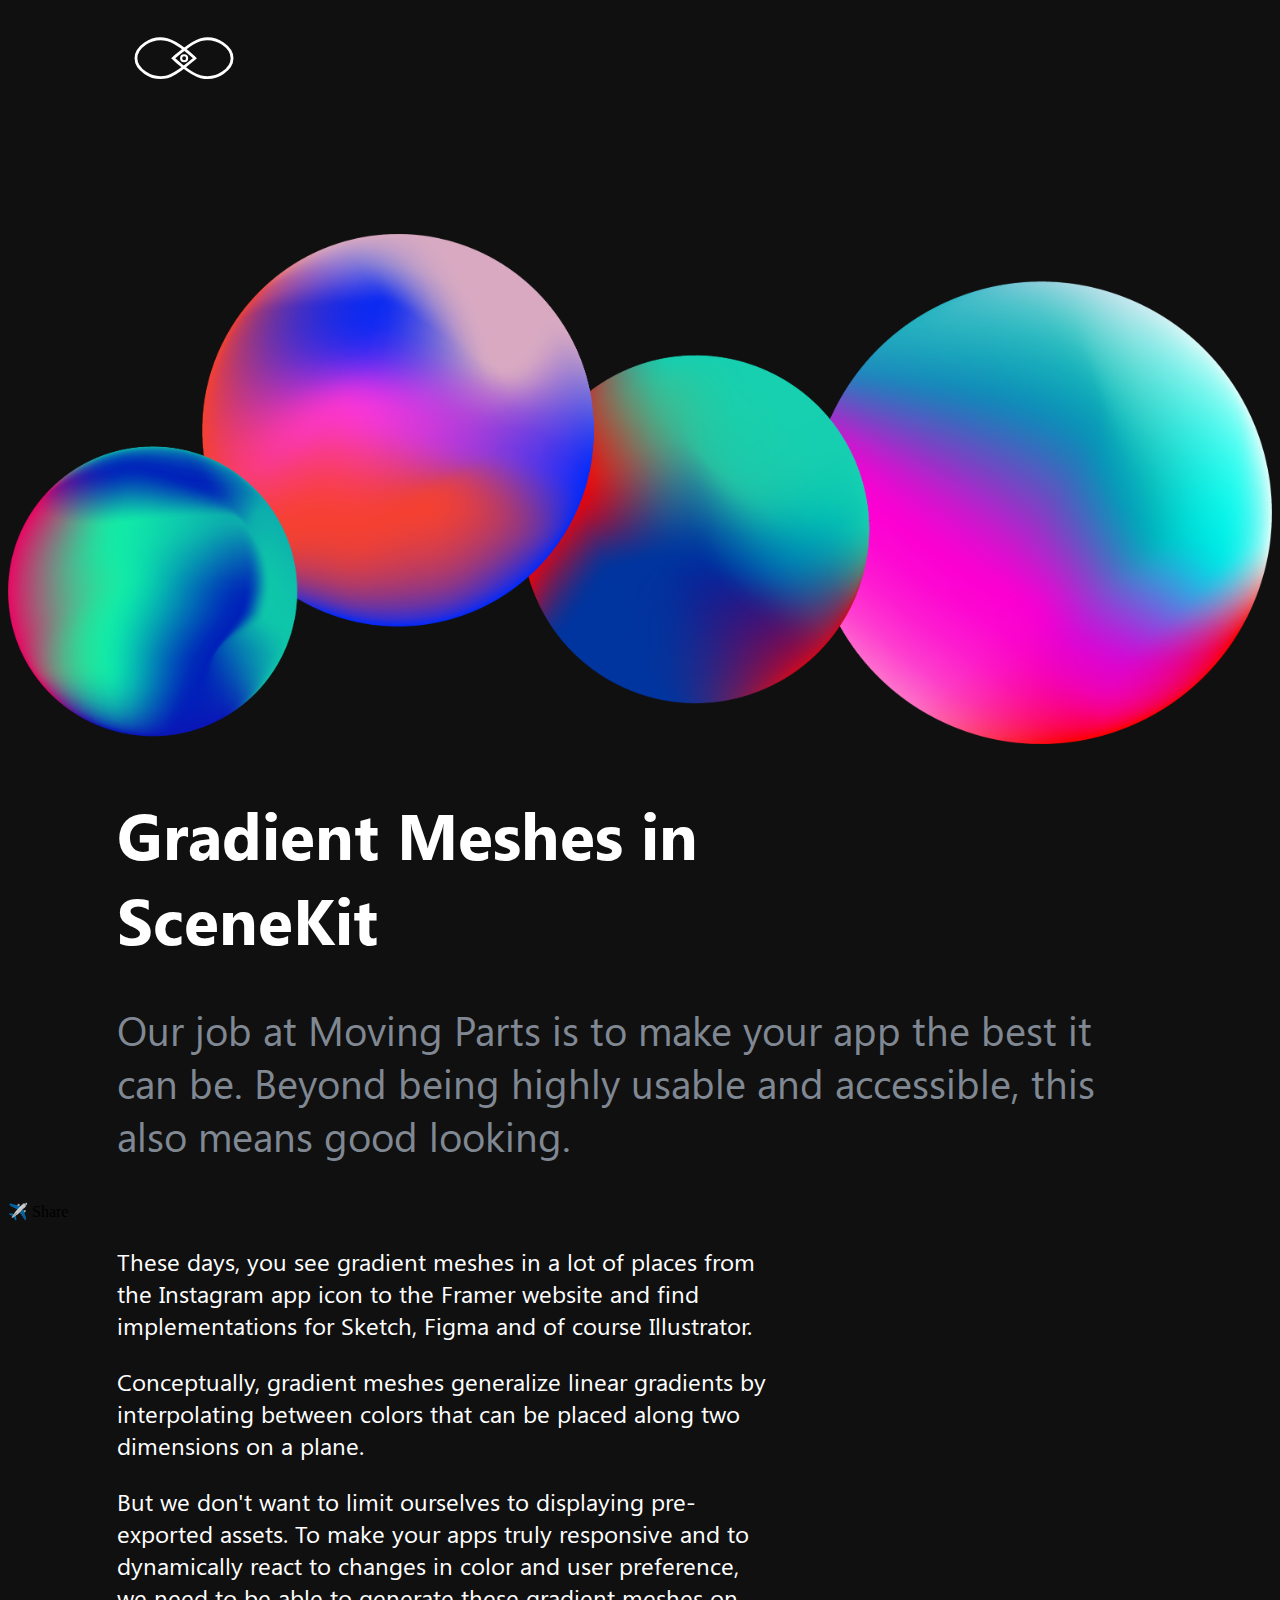
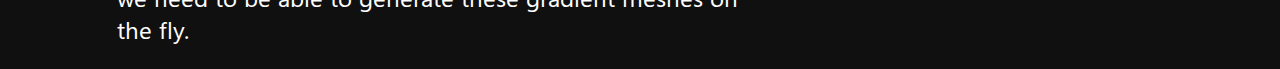
==== commit f2fd60e0: "initialised new portfoilio/blog" ====
--- a/blog.html
+++ b/blog.html
@@ -1,407 +1,55 @@
 <!DOCTYPE html>
 <html lang="en">
+    <head>
+        <meta name="viewport" content="width=device-width, initial-scale=1.0">
+        <meta charset="UTF-8">   
+        <title> Blog detail</title>
+        <link rel = "@ankityddv-icon" href = "img/logo-white.svg" type = "image/x-icon">
+        <link rel="stylesheet" href="style.css">
+    </head>
+    <body>
+        <section>
+            <div class="nav">
+                <img src="img/logo-white.svg" alt="logo" />
+            </div>
 
-<head>
-    <meta charset="UTF-8">
-    <meta name="description" content="">
-    <meta http-equiv="X-UA-Compatible" content="IE=edge">
-    <meta name="viewport" content="width=device-width, initial-scale=1, shrink-to-fit=no">
+            <div class="header">
+                <img src="img/header.png"/> 
+            </div>
 
-    <!-- Title -->
-    <title>Ankit Yadav - The drunk coder</title>
+            <div class="content">
 
-    <!-- Favicon -->
-    <link rel="icon" href="./img/core-img/favicon.png">
+                <div class="title">
+                    <h1>
+                        Gradient Meshes 
+                        in SceneKit
+                    </h1>
+                </div>
 
-    <!-- Stylesheet -->
-    <link rel="stylesheet" href="style.css">
+                <div class="description">
+                    <p>
+                        Our job at Moving Parts is to make your app the best it can be. Beyond being highly usable and accessible, this also means good looking.
+                    </p>
+                </div>
 
-</head>
+                <div class="shareBttn">
+                    <a> ✈️ Share </a>
+                </div>
 
-<body>
-    <!-- Preloader -->
-    <div id="preloader">
-        <div class="loader"></div>
-    </div>
-    <!-- /Preloader -->
-
-    <!-- Top Search Form Area -->
-    <div class="top-search-area">
-        <div class="modal fade" id="searchModal" tabindex="-1" role="dialog" aria-hidden="true">
-            <div class="modal-dialog modal-dialog-centered" role="document">
-                <div class="modal-content">
-                    <div class="modal-body">
-                        <!-- Close -->
-                        <button type="button" class="btn close-btn" data-dismiss="modal"><i class="ti-close"></i></button>
-                        <!-- Form -->
-                        <form action="index.html" method="post">
-                            <input type="search" name="top-search-bar" class="form-control" placeholder="Search and hit enter...">
-                            <button type="submit">Search</button>
-                        </form>
-                    </div>
+                <div class="paragraph">
+                    <p>
+                        These days, you see gradient meshes in a lot of places from the Instagram app icon to the Framer website and find implementations for Sketch, Figma and of course Illustrator.
+                    </p>
+                    <p>
+                        Conceptually, gradient meshes generalize linear gradients by interpolating between colors that can be placed along two dimensions on a plane.
+                    </p>
+                    <p>
+                        But we don't want to limit ourselves to displaying pre-exported assets. To make your apps truly responsive and to dynamically react to changes in color and user preference, we need to be able to generate these gradient meshes on the fly.
+                    </p>
                 </div>
             </div>
-        </div>
-    </div>
+            
+        </section>
 
-    <!-- Header Area Start -->
-    <header class="header-area">
-        <!-- Main Header Start -->
-        <div class="main-header-area">
-            <div class="classy-nav-container breakpoint-off">
-                <div class="container">
-                    <!-- Classy Menu -->
-                    <nav class="classy-navbar justify-content-between" id="alimeNav">
-
-                        <!-- Logo -->
-                        <a class="nav-brand" href="./index.html"><img src="./img/core-img/logo.png" alt=""></a>
-
-                        <!-- Navbar Toggler -->
-                        <div class="classy-navbar-toggler">
-                            <span class="navbarToggler"><span></span><span></span><span></span></span>
-                        </div>
-
-                        <!-- Menu -->
-                        <div class="classy-menu">
-                            <!-- Menu Close Button -->
-                            <div class="classycloseIcon">
-                                <div class="cross-wrap"><span class="top"></span><span class="bottom"></span></div>
-                            </div>
-                            <!-- Nav Start -->
-                            <div class="classynav">
-                                <ul id="nav">
-                                    <li><a href="./index.html">Home</a></li>
-                                    <li><a href="./about.html">About</a></li>
-                                    <li><a href="./gallery.html">Portfolio</a></li>
-                                    <li class="active"><a href="./blog.html">Blog</a></li>
-                                    <li><a href="./contact.html">Contact</a></li>
-                                </ul>
-
-                                <!-- Search Icon -->
-                                <div class="search-icon" data-toggle="modal" data-target="#searchModal"><i class="ti-search"></i></div>
-                            </div>
-                            <!-- Nav End -->
-                        </div>
-                    </nav>
-                </div>
-            </div>
-        </div>
-    </header>
-    <!-- Header Area End -->
-
-    <!-- Breadcrumb Area Start -->
-    <section class="breadcrumb-area bg-img bg-overlay jarallax" style="background-image: url(img/bg-img/4.png);">
-        <div class="container h-100">
-            <div class="row h-100 align-items-center">
-                <div class="col-12">
-                    <div class="breadcrumb-content text-center">
-                        <h2 class="page-title">Latest Blog</h2>
-                        <nav aria-label="breadcrumb">
-                            <ol class="breadcrumb justify-content-center">
-                                <li class="breadcrumb-item"><a href="index.html"><i class="icon_house_alt"></i> Home</a></li>
-                                <li class="breadcrumb-item active" aria-current="page">Blog</li>
-                            </ol>
-                        </nav>
-                    </div>
-                </div>
-            </div>
-        </div>
-    </section>
-    <!-- Breadcrumb Area End -->
-
-    <!-- Blog Area Start -->
-    <div class="alime-blog-area section-padding-80-0 mb-70">
-        <div class="container">
-            <div class="row">
-
-                <!-- Single Blog Area -->
-                <div class="col-12 col-lg-6">
-                    <div class="single-post-area wow fadeInUpBig" data-wow-delay="100ms">
-                        <!-- Post Thumbnail -->
-                        <a href="#" class="post-thumbnail"><img src="img/bg-img/51.jpg" alt=""></a>
-                        <!-- Post Catagory -->
-                        <a href="#" class="btn post-catagory">Photography</a>
-                        <!-- Post Conetent -->
-                        <div class="post-content">
-                            <div class="post-meta">
-                                <a href="#">May 19, 2019</a>
-                                <a href="#">3 Comment</a>
-                            </div>
-                            <a href="#" class="post-title">The Female Body Shape Men Find Most Attractive</a>
-                        </div>
-                    </div>
-                </div>
-
-                <!-- Single Blog Area -->
-                <div class="col-12 col-sm-6 col-lg-3">
-                    <div class="single-post-area wow fadeInUpBig" data-wow-delay="400ms">
-                        <!-- Post Thumbnail -->
-                        <a href="#" class="post-thumbnail"><img src="img/bg-img/52.jpg" alt=""></a>
-                        <!-- Post Catagory -->
-                        <a href="#" class="btn post-catagory">Camera</a>
-                        <!-- Post Conetent -->
-                        <div class="post-content">
-                            <div class="post-meta">
-                                <a href="#">May 19, 2019</a>
-                                <a href="#">3 Comment</a>
-                            </div>
-                            <a href="#" class="post-title">The Female Body Shape Men Find</a>
-                        </div>
-                    </div>
-                </div>
-
-                <!-- Single Blog Area -->
-                <div class="col-12 col-sm-6 col-lg-3">
-                    <div class="single-post-area wow fadeInUpBig" data-wow-delay="700ms">
-                        <!-- Post Thumbnail -->
-                        <a href="#" class="post-thumbnail"><img src="img/bg-img/53.jpg" alt=""></a>
-                        <!-- Post Catagory -->
-                        <a href="#" class="btn post-catagory">Country</a>
-                        <!-- Post Conetent -->
-                        <div class="post-content">
-                            <div class="post-meta">
-                                <a href="#">May 19, 2019</a>
-                                <a href="#">3 Comment</a>
-                            </div>
-                            <a href="#" class="post-title">Vietnam's largest art community</a>
-                        </div>
-                    </div>
-                </div>
-
-                <!-- Single Blog Area -->
-                <div class="col-12 col-sm-6 col-lg-3">
-                    <div class="single-post-area wow fadeInUpBig" data-wow-delay="100ms">
-                        <!-- Post Thumbnail -->
-                        <a href="#" class="post-thumbnail"><img src="img/bg-img/54.jpg" alt=""></a>
-                        <!-- Post Catagory -->
-                        <a href="#" class="btn post-catagory">Camera</a>
-                        <!-- Post Conetent -->
-                        <div class="post-content">
-                            <div class="post-meta">
-                                <a href="#">May 19, 2019</a>
-                                <a href="#">3 Comment</a>
-                            </div>
-                            <a href="#" class="post-title">Photo awards of the year</a>
-                        </div>
-                    </div>
-                </div>
-
-                <!-- Single Blog Area -->
-                <div class="col-12 col-sm-6 col-lg-3">
-                    <div class="single-post-area wow fadeInUpBig" data-wow-delay="400ms">
-                        <!-- Post Thumbnail -->
-                        <a href="#" class="post-thumbnail"><img src="img/bg-img/55.jpg" alt=""></a>
-                        <!-- Post Catagory -->
-                        <a href="#" class="btn post-catagory">Tips</a>
-                        <!-- Post Conetent -->
-                        <div class="post-content">
-                            <div class="post-meta">
-                                <a href="#">May 19, 2019</a>
-                                <a href="#">3 Comment</a>
-                            </div>
-                            <a href="#" class="post-title">The Female Body Shape Men Find</a>
-                        </div>
-                    </div>
-                </div>
-
-                <!-- Single Blog Area -->
-                <div class="col-12 col-lg-6">
-                    <div class="single-post-area wow fadeInUpBig" data-wow-delay="700ms">
-                        <!-- Post Thumbnail -->
-                        <a href="#" class="post-thumbnail"><img src="img/bg-img/56.jpg" alt=""></a>
-                        <!-- Post Catagory -->
-                        <a href="#" class="btn post-catagory">Photography</a>
-                        <!-- Post Conetent -->
-                        <div class="post-content">
-                            <div class="post-meta">
-                                <a href="#">May 19, 2019</a>
-                                <a href="#">3 Comment</a>
-                            </div>
-                            <a href="#" class="post-title">The Female Body Shape Men Find Most Attractive</a>
-                        </div>
-                    </div>
-                </div>
-
-                <!-- Single Blog Area -->
-                <div class="col-12 col-lg-3">
-                    <div class="single-post-area wow fadeInUpBig" data-wow-delay="100ms">
-                        <!-- Post Thumbnail -->
-                        <a href="#" class="post-thumbnail"><img src="img/bg-img/57.jpg" alt=""></a>
-                        <!-- Post Catagory -->
-                        <a href="#" class="btn post-catagory">Country</a>
-                        <!-- Post Conetent -->
-                        <div class="post-content">
-                            <div class="post-meta">
-                                <a href="#">May 19, 2019</a>
-                                <a href="#">3 Comment</a>
-                            </div>
-                            <a href="#" class="post-title">The Female Body Shape Men Find</a>
-                        </div>
-                    </div>
-                </div>
-
-                <!-- Single Blog Area -->
-                <div class="col-12 col-lg-6">
-                    <div class="single-post-area wow fadeInUpBig" data-wow-delay="400ms">
-                        <!-- Post Thumbnail -->
-                        <a href="#" class="post-thumbnail"><img src="img/bg-img/58.jpg" alt=""></a>
-                        <!-- Post Catagory -->
-                        <a href="#" class="btn post-catagory">Camera</a>
-                        <!-- Post Conetent -->
-                        <div class="post-content">
-                            <div class="post-meta">
-                                <a href="#">May 19, 2019</a>
-                                <a href="#">3 Comment</a>
-                            </div>
-                            <a href="#" class="post-title">The Female Body Shape Men Find Most Attractive</a>
-                        </div>
-                    </div>
-                </div>
-
-                <!-- Single Blog Area -->
-                <div class="col-12 col-lg-3">
-                    <div class="single-post-area wow fadeInUpBig" data-wow-delay="700ms">
-                        <!-- Post Thumbnail -->
-                        <a href="#" class="post-thumbnail"><img src="img/bg-img/59.jpg" alt=""></a>
-                        <!-- Post Catagory -->
-                        <a href="#" class="btn post-catagory">Photography</a>
-                        <!-- Post Conetent -->
-                        <div class="post-content">
-                            <div class="post-meta">
-                                <a href="#">May 19, 2019</a>
-                                <a href="#">3 Comment</a>
-                            </div>
-                            <a href="#" class="post-title">The Female Body Shape Men Find</a>
-                        </div>
-                    </div>
-                </div>
-
-            </div>
-        </div>
-    </div>
-    <!-- Blog Area End -->
-
-    <!-- Follow Area Start -->
-    <div class="follow-area clearfix">
-        <div class="container">
-            <div class="row">
-                <div class="col-12">
-                    <div class="section-heading text-center">
-                        <h2>Follow Instagram</h2>
-                        <p>@drunk.coder</p>
-                    </div>
-                </div>
-            </div>
-        </div>
-
-        <!-- Instagram Feed Area -->
-        <div class="instragram-feed-area owl-carousel">
-            <!-- Single Instagram Item -->
-            <div class="single-instagram-item">
-                <img src="img/bg-img/9.png" alt="">
-                <div class="instagram-hover-content text-center d-flex align-items-center justify-content-center">
-                    <a href="#">
-                        <i class="ti-instagram" aria-hidden="true"></i>
-                        <span>drunk.coder</span>
-                    </a>
-                </div>
-            </div>
-            <!-- Single Instagram Item -->
-            <div class="single-instagram-item">
-                <img src="img/bg-img/10.png" alt="">
-                <div class="instagram-hover-content text-center d-flex align-items-center justify-content-center">
-                    <a href="#">
-                        <i class="ti-instagram" aria-hidden="true"></i>
-                        <span>drunk.coder</span>
-                    </a>
-                </div>
-            </div>
-            <!-- Single Instagram Item -->
-            <div class="single-instagram-item">
-                <img src="img/bg-img/11.png" alt="">
-                <div class="instagram-hover-content text-center d-flex align-items-center justify-content-center">
-                    <a href="#">
-                        <i class="ti-instagram" aria-hidden="true"></i>
-                        <span>drunk.coder</span>
-                    </a>
-                </div>
-            </div>
-            <!-- Single Instagram Item -->
-            <div class="single-instagram-item">
-                <img src="img/bg-img/12.png" alt="">
-                <div class="instagram-hover-content text-center d-flex align-items-center justify-content-center">
-                    <a href="#">
-                        <i class="ti-instagram" aria-hidden="true"></i>
-                        <span>drunk.coder</span>
-                    </a>
-                </div>
-            </div>
-            <!-- Single Instagram Item -->
-            <div class="single-instagram-item">
-                <img src="img/bg-img/13.png" alt="">
-                <div class="instagram-hover-content text-center d-flex align-items-center justify-content-center">
-                    <a href="#">
-                        <i class="ti-instagram" aria-hidden="true"></i>
-                        <span>drunk.coder</span>
-                    </a>
-                </div>
-            </div>
-            <!-- Single Instagram Item -->
-            <div class="single-instagram-item">
-                <img src="img/bg-img/14.png" alt="">
-                <div class="instagram-hover-content text-center d-flex align-items-center justify-content-center">
-                    <a href="#">
-                        <i class="ti-instagram" aria-hidden="true"></i>
-                        <span>drunk.coder</span>
-                    </a>
-                </div>
-            </div>
-        </div>
-    </div>
-    <!-- Follow Area End -->
-
-    <!-- Footer Area Start -->
-    <footer class="footer-area">
-        <div class="container">
-            <div class="row">
-                <div class="col-12">
-                    <div class="footer-content d-flex align-items-center justify-content-between">
-                        <!-- Copywrite Text -->
-                        <div class="copywrite-text">
-                            <p><!-- Link back to Colorlib can't be removed. Template is licensed under CC BY 3.0. -->
-Copyright &copy;<script>document.write(new Date().getFullYear());</script> All rights reserved | This template is made with <i class="fa fa-heart-o" aria-hidden="true"></i> by <a href="https://colorlib.com" target="_blank">Ankit Yadav</a>
-<!-- Link back to Colorlib can't be removed. Template is licensed under CC BY 3.0. --></p>
-                        </div>
-                        <!-- Footer Logo -->
-                        <div class="footer-logo">
-                            <a href="#"><img src="img/core-img/logo2.png" alt=""></a>
-                        </div>
-                        <!-- Social Info -->
-                        <div class="social-info">
-                            <a href="#"><i class="ti-facebook" aria-hidden="true"></i></a>
-                            <a href="#"><i class="ti-twitter-alt" aria-hidden="true"></i></a>
-                            <a href="#"><i class="ti-linkedin" aria-hidden="true"></i></a>
-                            <a href="#"><i class="ti-pinterest" aria-hidden="true"></i></a>
-                        </div>
-                    </div>
-                </div>
-            </div>
-        </div>
-    </footer>
-    <!-- Footer Area End -->
-
-    <!-- **** All JS Files ***** -->
-    <!-- jQuery 2.2.4 -->
-    <script src="js/jquery.min.js"></script>
-    <!-- Popper -->
-    <script src="js/popper.min.js"></script>
-    <!-- Bootstrap -->
-    <script src="js/bootstrap.min.js"></script>
-    <!-- All Plugins -->
-    <script src="js/alime.bundle.js"></script>
-    <!-- Active -->
-    <script src="js/default-assets/active.js"></script>
-
-</body>
-
-</html>+    </body>
+</html>
--- a/style.css
+++ b/style.css
@@ -1,1648 +1,194 @@
-/* ------------------------------------------
-[Master Stylesheet]
+/* Initialise font faces */
+@font-face {
+    font-family: 'Segoe UI Regular';
+    font-style: normal;
+    font-weight: normal;
+    src: local('Segoe UI Regular'), url('Fonts/Segoe/Segoe\ UI.woff') format('woff');
+}
 
-Template Name: Alime - Photography HTML Template
-Template Author: Colorlib
-Template Author URL: http://colorlib.com
-Version: 1.0.0
-Last Update: Feb 22, 2019
+@font-face {
+    font-family: 'Segoe UI Italic';
+    font-style: normal;
+    font-weight: normal;
+    src: local('Segoe UI Italic'), url('Fonts/Segoe/Segoe\ UI\ Italic.woff') format('woff');
+}
+
+@font-face {
+    font-family: 'Segoe UI Bold';
+    font-style: normal;
+    font-weight: normal;
+    src: local('Segoe UI Bold'), url('Fonts/Segoe/Segoe\ UI\ Bold.woff') format('woff');
+}
+    
+@font-face {
+    font-family: 'Segoe UI Bold Italic';
+    font-style: normal;
+    font-weight: normal;
+    src: local('Segoe UI Bold Italic'), url('Fonts/Segoe/Segoe\ UI\ Bold\ Italic.woff') format('woff');
+}
+
+body {
+    background-color: #101010;
+}
+
+/* blog-detail page [START] */
+
+/* navigation bar logo */
+.nav img {
+    float: left;
+    width: 100px;
+    height: 100px;
+    padding-left: 10%;
+}
+
+/* main header image */
+.header img {
+    float: none;
+    width: 100%;
+    height: 1100%;
+    padding-top: 10%;
+}
+
+/* blog title */
+.content .title {
+    width: 47%;
+    padding-left: 8.6%;
+}
+
+.content .title h1 {
+    font-family: "Segoe UI Bold";
+    color: #fff;
+    font-size: 4rem;
+}
+
+/* blog description */
+
+.content .description {
+    padding-left: 8.6%;
+    padding-right: 10%;
+}
+.content .description p {
+    font-family: "Segoe UI Regular";
+    color: #808893;
+    font-size: 2.5rem;
+}
+
+/* main paragraph *left* */
+.content .paragraph {
+    padding-left: 8.6%;
+    padding-right: 40%;
+}
+
+.content .paragraph p {
+    font-family: "Segoe UI Regular";
+    color: #fff;
+    font-size: 1.5rem;
+}
+
+/* callout box on right */
+
+.content .callout {
+    width: 15rem;
+    height: 20rem;
+    margin-left: 8.6%;
+    border-width: 0.15rem;
+    border-color: #737373;
+    border-style: solid;
+    border-radius: 0.5rem;
+}
+
+/* blog-detail page [END] */
 
 
-[Tables of CSS Content]
+/* Media queries */
+@media only screen and (max-width:700px) {
 
-+ body
+    body {
+        display: grid;
+        background-color: #101010;
+        width: auto;
+        float: right;
+        margin: 0;
+        padding: 0;
+    }
 
-    - 01.0 Reboot CSS
-    - 02.0 Spacing CSS
-    - 03.0 Preloader CSS
-    - 04.0 Heading CSS
-    - 05.0 Backtotop CSS
-    - 06.0 Buttons CSS
-    - 07.0 Header CSS
-    - 08.0 Hero CSS
-    - 09.0 Footer CSS
-    - 10.0 Follow CSS
-    - 11.0 About CSS
-    - 12.0 Breadcrumb CSS
-    - 13.0 Blog CSS
-    - 14.0 Team CSS
-    - 15.0 Gallery CSS
-    - 16.0 Contact CSS
+    /* navigation bar logo */
+    .nav img {
+        float: left;
+        width: 100px;
+        height: 100px;
+        padding-left: 13%;
+    }
 
---------------------------------------------- */
-/* Import Fonts & All CSS */
-@import url("https://fonts.googleapis.com/css?family=Poppins:100,200,300,400,500,600,700");
-@import url(css/bootstrap.min.css);
-@import url(css/animate.css);
-@import url(css/default-assets/classy-nav.css);
-@import url(css/owl.carousel.min.css);
-@import url(css/magnific-popup.css);
-@import url(css/font-awesome.min.css);
-@import url(css/default-assets/themify-icons.css);
-@import url(css/style.css);
-/* :: 01.0 Reboot CSS */
-* {
-  margin: 0;
-  padding: 0; }
+    /* main header image */
+    .header img {
+        float: none;
+        width: 100%;
+        height: 1100%;
+        padding-top: 10%;
+    }
 
-body {
-  font-family: "Poppins", sans-serif;
-  font-weight: 400;
-  font-size: 16px;
-  position: relative;
-  z-index: auto; }
+    /* blog title */
+    .content .title {
+        width: 100%;
+        padding-left: 7%;
+    }
 
-h1,
-h2,
-h3,
-h4,
-h5,
-h6 {
-  font-family: "Poppins", sans-serif;
-  color: #252525;
-  line-height: 1.3;
-  font-weight: 600; }
+    .content .title h1 {
+        font-family: "Segoe UI Bold";
+        color: #fff;
+        font-size: 3.5rem;
+    }
 
-a,
-a:active,
-a:focus,
-a:hover {
-  color: #252525;
-  text-decoration: none;
-  -webkit-transition-duration: 500ms;
-  -o-transition-duration: 500ms;
-  transition-duration: 500ms;
-  outline: none;
-  font-weight: 500; }
+    /* blog description */
 
-li {
-  list-style: none; }
+    .content .description {
+        padding-left: 7%;
+        padding-right: 7%;
+    }
+    .content .description p {
+        font-family: "Segoe UI Regular";
+        color: #808893;
+        font-size: 2rem;
+    }
 
-p {
-  line-height: 1.9;
-  color: #636363;
-  font-size: 16px;
-  font-weight: 400; }
+    .shareBttn a{
+        color: #fff;
+        font-family: "Segoe UI Regular";
+        background-color: #13161d;
+        width: 5rem;
+        height: 4rem;
+        border-radius: 1rem;
+        padding-top: 5%;
+        padding-left: 12%;
+        padding-right: 12%;
+        padding-bottom: 5%;
+        margin-left: 7%;
+    }
 
-img {
-  width: 100%;
-  height: auto; }
+    /* main paragraph *left* */
+    .content .paragraph {
+        padding-left: 7%;
+        padding-right: 7%;
+    }
 
-ul {
-  margin: 0;
-  padding: 0; }
-  ul li {
-    margin: 0;
-    padding: 0; }
+    .content .paragraph p {
+        font-family: "Segoe UI Regular";
+        color: #fff;
+        font-size: 1.2rem;
+    }
 
-.bg-overlay {
-  position: relative;
-  z-index: 1; }
-  .bg-overlay::after {
-    position: absolute;
-    content: "";
-    height: 100%;
-    width: 100%;
-    top: 0;
-    left: 0;
-    z-index: -1;
-    background-color: rgba(0, 0, 0, 0.4); }
+    /* callout box on right */
 
-.bg-img {
-  background-position: center center !important;
-  background-size: cover !important;
-  background-repeat: no-repeat !important; }
+    .content .callout {
+        width: 15rem;
+        height: 20rem;
+        margin-left: 8.6%;
+        border-width: 0.15rem;
+        border-color: #737373;
+        border-style: solid;
+        border-radius: 0.5rem;
+    }
 
-.jarallax {
-  position: relative;
-  z-index: 0; }
-  .jarallax > .jarallax-img {
-    position: absolute;
-    object-fit: cover;
-    font-family: 'object-fit: cover';
-    top: 0;
-    left: 0;
-    width: 100%;
-    height: 100%;
-    z-index: -1; }
-
-.mfp-image-holder .mfp-close,
-.mfp-iframe-holder .mfp-close {
-  position: fixed;
-  z-index: 100;
-  color: #ffffff;
-  right: 20px;
-  text-align: center;
-  padding-right: 0;
-  width: 100%;
-  top: 20px;
-  width: 30px;
-  background: #fc6060;
-  height: 30px;
-  line-height: 30px; }
-
-img.mfp-img {
-  -webkit-box-shadow: 0 2px 40px 8px rgba(15, 15, 15, 0.15);
-  box-shadow: 0 2px 40px 8px rgba(15, 15, 15, 0.15); }
-
-button.mfp-close,
-button.mfp-arrow {
-  background: #fc6060; }
-
-.mfp-bottom-bar {
-  display: none !important; }
-
-.mfp-bg {
-  background-color: #000000; }
-
-.bg-transparent {
-  background-color: transparent !important; }
-
-.bg-gray {
-  background-color: #f7f7f7 !important; }
-
-textarea:focus,
-input:focus {
-  outline: none; }
-
-textarea:invalid,
-input:invalid,
-textarea:required,
-input:required {
-  box-shadow: none !important; }
-
-.border {
-  border-color: #ebebeb; }
-
-.mfp-arrow-left::after {
-  border-right-color: transparent; }
-
-.mfp-arrow-left::before {
-  border-right-color: #ffffff; }
-
-.mfp-arrow-right::after {
-  border-left-color: transparent; }
-
-.mfp-arrow-right::before {
-  border-left-color: #ffffff; }
-
-/* :: 02.0 Spacing CSS */
-.mt-15 {
-  margin-top: 15px; }
-
-.mt-30 {
-  margin-top: 30px; }
-
-.mt-40 {
-  margin-top: 40px; }
-
-.mt-50 {
-  margin-top: 50px; }
-
-.mt-70 {
-  margin-top: 70px; }
-
-.mt-80 {
-  margin-top: 80px; }
-
-.mt-100 {
-  margin-top: 100px; }
-
-.mt-150 {
-  margin-top: 150px; }
-
-.mr-15 {
-  margin-right: 15px; }
-
-.mr-30 {
-  margin-right: 30px; }
-
-.mr-50 {
-  margin-right: 50px; }
-
-.mr-100 {
-  margin-right: 100px; }
-
-.mb-10 {
-  margin-bottom: 10px; }
-
-.mb-15 {
-  margin-bottom: 15px; }
-
-.mb-30 {
-  margin-bottom: 30px; }
-
-.mb-40 {
-  margin-bottom: 40px; }
-
-.mb-50 {
-  margin-bottom: 50px; }
-
-.mb-60 {
-  margin-bottom: 60px; }
-
-.mb-70 {
-  margin-bottom: 70px; }
-
-.mb-80 {
-  margin-bottom: 80px; }
-
-.mb-100 {
-  margin-bottom: 100px; }
-
-.ml-15 {
-  margin-left: 15px; }
-
-.ml-30 {
-  margin-left: 30px; }
-
-.ml-50 {
-  margin-left: 50px; }
-
-.ml-100 {
-  margin-left: 100px; }
-
-.pt-50 {
-  padding-top: 50px !important; }
-
-.section-padding-80 {
-  padding-top: 80px;
-  padding-bottom: 80px; }
-
-.section-padding-0-80 {
-  padding-top: 0;
-  padding-bottom: 80px; }
-
-.section-padding-80-0 {
-  padding-top: 80px;
-  padding-bottom: 0; }
-
-.section-padding-80-50 {
-  padding-top: 80px;
-  padding-bottom: 50px; }
-
-.section-padding-100 {
-  padding-top: 100px;
-  padding-bottom: 100px; }
-
-.section-padding-0-100 {
-  padding-top: 0;
-  padding-bottom: 100px; }
-
-.section-padding-100-0 {
-  padding-top: 100px;
-  padding-bottom: 0; }
-
-/* :: 3.0 Preloader CSS */
-#preloader {
-  position: fixed;
-  width: 100%;
-  height: 100%;
-  z-index: 9999999;
-  top: 0;
-  left: 0;
-  background-color: #ffffff;
-  display: -webkit-box;
-  display: -ms-flexbox;
-  display: flex;
-  -webkit-box-align: center;
-  -ms-flex-align: center;
-  align-items: center;
-  -webkit-box-pack: center;
-  -ms-flex-pack: center;
-  justify-content: center;
-  overflow: hidden; }
-
-.loader,
-.loader:before,
-.loader:after {
-  border-radius: 50%;
-  width: 2.5em;
-  height: 2.5em;
-  -webkit-animation-fill-mode: both;
-  animation-fill-mode: both;
-  -webkit-animation: load7 1.8s infinite ease-in-out;
-  animation: load7 1.8s infinite ease-in-out; }
-
-.loader {
-  margin-top: -20px;
-  color: #fc6060;
-  font-size: 6px;
-  position: relative;
-  -webkit-transform: translateZ(0);
-  -ms-transform: translateZ(0);
-  transform: translateZ(0);
-  -webkit-animation-delay: -0.16s;
-  animation-delay: -0.16s; }
-
-.loader:before,
-.loader:after {
-  content: '';
-  position: absolute;
-  top: 0; }
-
-.loader:before {
-  left: -3.5em;
-  -webkit-animation-delay: -0.32s;
-  animation-delay: -0.32s; }
-
-.loader:after {
-  left: 3.5em; }
-
-@-webkit-keyframes load7 {
-  0%,
-    80%,
-    100% {
-    box-shadow: 0 2.5em 0 -1.3em; }
-  40% {
-    box-shadow: 0 2.5em 0 0; } }
-@keyframes load7 {
-  0%,
-    80%,
-    100% {
-    box-shadow: 0 2.5em 0 -1.3em; }
-  40% {
-    box-shadow: 0 2.5em 0 0; } }
-/* :: 4.0 Heading CSS */
-.section-heading {
-  position: relative;
-  z-index: 1;
-  margin-bottom: 50px; }
-  .section-heading h2 {
-    font-size: 36px;
-    text-transform: capitalize;
-    margin-bottom: 5px;
-    display: block;
-    line-height: 1.2; }
-    @media only screen and (max-width: 767px) {
-      .section-heading h2 {
-        font-size: 24px; } }
-  .section-heading p {
-    margin-bottom: 0; }
-  .section-heading.white p,
-  .section-heading.white h2 {
-    color: #ffffff; }
-
-/* :: 5.0 Backtotop CSS */
-#scrollUp {
-  position: fixed;
-  right: 40px;
-  font-size: 20px;
-  line-height: 40px;
-  width: 40px;
-  height: 40px;
-  bottom: 40px;
-  background-color: #fc6060;
-  color: #ffffff;
-  text-align: center;
-  -webkit-transition-duration: 500ms;
-  -o-transition-duration: 500ms;
-  transition-duration: 500ms;
-  border-radius: 50%;
-  -webkit-box-shadow: 0 2px 40px 8px rgba(15, 15, 15, 0.15);
-  box-shadow: 0 2px 40px 8px rgba(15, 15, 15, 0.15);
-  z-index: 15962536; }
-  @media only screen and (max-width: 767px) {
-    #scrollUp {
-      right: 20px;
-      bottom: 20px; } }
-  #scrollUp:focus, #scrollUp:hover {
-    background-color: #000000;
-    color: #ffffff; }
-
-/* :: 6.0 Buttons CSS */
-.btn:focus {
-  box-shadow: none; }
-
-.alime-btn {
-  position: relative;
-  z-index: 1;
-  min-width: 160px;
-  height: 46px;
-  line-height: 42px;
-  font-size: 16px;
-  font-weight: 500;
-  display: inline-block;
-  padding: 0 30px;
-  text-align: center;
-  text-transform: capitalize;
-  background-color: transparent;
-  color: #ffffff;
-  border: 2px solid #fc6060;
-  border-radius: 60px;
-  -webkit-transition-duration: 500ms;
-  -o-transition-duration: 500ms;
-  transition-duration: 500ms; }
-  .alime-btn.btn-2 {
-    color: #252525; }
-  .alime-btn:focus, .alime-btn:hover {
-    font-weight: 500;
-    -webkit-box-shadow: 0 2px 40px 8px rgba(15, 15, 15, 0.15);
-    box-shadow: 0 2px 40px 8px rgba(15, 15, 15, 0.15);
-    background-color: #fc6060;
-    color: #ffffff; }
-
-.badges-btn {
-  background-color: #ebebeb;
-  padding: 5px 15px;
-  display: inline-block;
-  color: #636363;
-  font-size: 12px;
-  font-weight: 500;
-  text-transform: uppercase;
-  border-radius: 2px;
-  -webkit-transition-duration: 500ms;
-  -o-transition-duration: 500ms;
-  transition-duration: 500ms;
-  letter-spacing: 1px; }
-  .badges-btn:hover, .badges-btn:focus {
-    background-color: #fc6060;
-    color: #ffffff;
-    font-weight: 500; }
-
-/* :: 7.0 Header CSS */
-.header-area {
-  position: fixed;
-  z-index: 100;
-  width: 100%;
-  -webkit-transition-duration: 500ms;
-  -o-transition-duration: 500ms;
-  transition-duration: 500ms;
-  background-color: transparent; }
-  .header-area .search-icon {
-    position: relative;
-    z-index: 1;
-    margin-left: 80px; }
-    .header-area .search-icon i {
-      font-size: 18px;
-      color: #ffffff;
-      cursor: pointer; }
-
-.top-search-area .modal {
-  background-color: rgba(0, 0, 0, 0.7); }
-.top-search-area .modal-content .modal-body {
-  padding: 50px; }
-  .top-search-area .modal-content .modal-body button.close-btn {
-    position: absolute;
-    top: 15px;
-    right: 15px;
-    z-index: 10;
-    font-size: 14px; }
-    .top-search-area .modal-content .modal-body button.close-btn.btn {
-      padding: 0;
-      background-color: transparent; }
-.top-search-area form {
-  width: 100%;
-  position: relative;
-  z-index: 1; }
-  .top-search-area form input {
-    width: 100%;
-    height: 50px;
-    border: none;
-    -webkit-box-shadow: 0 0 30px 15px rgba(0, 0, 0, 0.08);
-    box-shadow: 0 0 30px 15px rgba(0, 0, 0, 0.08);
-    border-radius: 6px;
-    font-size: 12px;
-    font-style: italic;
-    padding: 0 20px; }
-    .top-search-area form input:focus {
-      -webkit-box-shadow: 0 0 30px 15px rgba(0, 0, 0, 0.08);
-      box-shadow: 0 0 30px 15px rgba(0, 0, 0, 0.08); }
-  .top-search-area form button {
-    position: absolute;
-    width: 100px;
-    height: 50px;
-    top: 0;
-    right: 0;
-    z-index: 10;
-    border-radius: 0 6px 6px 0;
-    border: none;
-    background-color: #fc6060;
-    font-weight: 600;
-    font-size: 14px;
-    text-transform: uppercase;
-    text-align: center;
-    color: #ffffff;
-    cursor: pointer; }
-
-.classy-nav-container {
-  background-color: transparent;
-  padding: 0; }
-  .classy-nav-container .classy-navbar {
-    -webkit-transition-duration: 500ms;
-    -o-transition-duration: 500ms;
-    transition-duration: 500ms;
-    height: 70px;
-    padding: 0; }
-    @media only screen and (max-width: 767px) {
-      .classy-nav-container .classy-navbar .nav-brand {
-        max-width: 90px;
-        margin-right: 15px; } }
-    .classy-nav-container .classy-navbar .classynav ul li a {
-      font-size: 16px;
-      text-transform: capitalize;
-      color: #ffffff;
-      font-weight: 500;
-      padding: 0 20px; }
-      .classy-nav-container .classy-navbar .classynav ul li a:hover, .classy-nav-container .classy-navbar .classynav ul li a:focus {
-        color: #fc6060; }
-      @media only screen and (min-width: 992px) and (max-width: 1199px) {
-        .classy-nav-container .classy-navbar .classynav ul li a {
-          font-size: 14px; } }
-      @media only screen and (min-width: 768px) and (max-width: 991px) {
-        .classy-nav-container .classy-navbar .classynav ul li a {
-          font-size: 14px;
-          color: #252525; }
-          .classy-nav-container .classy-navbar .classynav ul li a:hover, .classy-nav-container .classy-navbar .classynav ul li a:focus {
-            color: #fc6060; } }
-      @media only screen and (max-width: 767px) {
-        .classy-nav-container .classy-navbar .classynav ul li a {
-          font-size: 14px;
-          color: #252525; }
-          .classy-nav-container .classy-navbar .classynav ul li a:hover, .classy-nav-container .classy-navbar .classynav ul li a:focus {
-            color: #fc6060; } }
-    .classy-nav-container .classy-navbar .classynav ul li.cn-dropdown-item ul li a, .classy-nav-container .classy-navbar .classynav ul li.megamenu-item ul li a {
-      font-size: 14px;
-      text-transform: capitalize;
-      height: 42px;
-      line-height: 42px;
-      padding: 0 30px;
-      color: #252525; }
-      .classy-nav-container .classy-navbar .classynav ul li.cn-dropdown-item ul li a:focus, .classy-nav-container .classy-navbar .classynav ul li.cn-dropdown-item ul li a:hover, .classy-nav-container .classy-navbar .classynav ul li.megamenu-item ul li a:focus, .classy-nav-container .classy-navbar .classynav ul li.megamenu-item ul li a:hover {
-        color: #fc6060; }
-
-.classynav ul li.active a {
-  position: relative;
-  z-index: 1; }
-  .classynav ul li.active a::before {
-    width: calc(100% - 40px);
-    height: 2px;
-    background-color: #fc6060;
-    position: absolute;
-    bottom: 7px;
-    left: 0;
-    z-index: 1;
-    content: '';
-    left: 50%;
-    transform: translateX(-50%); }
-    @media only screen and (min-width: 768px) and (max-width: 991px) {
-      .classynav ul li.active a::before {
-        display: none; } }
-    @media only screen and (max-width: 767px) {
-      .classynav ul li.active a::before {
-        display: none; } }
-
-.classynav ul li.has-down > a::after,
-.classynav ul li.has-down.active > a::after,
-.classynav ul li.megamenu-item > a::after {
-  color: #fc6060; }
-
-.breakpoint-off .classynav ul li .dropdown,
-.breakpoint-off .classynav ul li .megamenu {
-  width: 210px;
-  -webkit-box-shadow: 0 2px 40px 8px rgba(15, 15, 15, 0.15);
-  box-shadow: 0 2px 40px 8px rgba(15, 15, 15, 0.15);
-  border-radius: 6px; }
-
-.breakpoint-off .classynav ul li .megamenu {
-  width: 100%; }
-
-.classy-navbar-toggler .navbarToggler span {
-  background-color: #252525; }
-
-.main-header-area {
-  position: relative;
-  z-index: 1;
-  background-color: transparent;
-  -webkit-transition-duration: 500ms;
-  -o-transition-duration: 500ms;
-  transition-duration: 500ms;
-  height: 70px;
-  background-color: rgba(0, 0, 0, 0.2); }
-  .main-header-area.sticky {
-    background-color: #000000; }
-
-.classy-navbar-toggler .navbarToggler span {
-  background-color: #ffffff; }
-
-/* :: 8.0 Hero CSS */
-.welcome-area {
-  position: relative;
-  z-index: 1; }
-
-.welcome-slides {
-  position: relative;
-  z-index: 1;
-  overflow: hidden; }
-  .welcome-slides .owl-prev,
-  .welcome-slides .owl-next {
-    -webkit-transition-duration: 500ms;
-    -o-transition-duration: 500ms;
-    transition-duration: 500ms;
-    width: 66px;
-    height: 66px;
-    border-radius: 50%;
-    background-color: rgba(255, 255, 255, 0.1);
-    position: absolute;
-    top: 50%;
-    left: 70px;
-    margin-top: -33px;
-    z-index: 10;
-    text-align: center;
-    line-height: 70px;
-    color: #ffffff;
-    font-size: 30px; }
-    .welcome-slides .owl-prev:hover, .welcome-slides .owl-prev:focus,
-    .welcome-slides .owl-next:hover,
-    .welcome-slides .owl-next:focus {
-      background-color: #fc6060; }
-    @media only screen and (min-width: 768px) and (max-width: 991px) {
-      .welcome-slides .owl-prev,
-      .welcome-slides .owl-next {
-        left: 30px; } }
-    @media only screen and (max-width: 767px) {
-      .welcome-slides .owl-prev,
-      .welcome-slides .owl-next {
-        width: 40px;
-        left: 15px;
-        height: 40px;
-        font-size: 18px;
-        line-height: 44px; } }
-  .welcome-slides .owl-next {
-    left: auto;
-    right: 70px; }
-    @media only screen and (min-width: 768px) and (max-width: 991px) {
-      .welcome-slides .owl-next {
-        right: 30px; } }
-    @media only screen and (max-width: 767px) {
-      .welcome-slides .owl-next {
-        right: 15px; } }
-
-.single-welcome-slide {
-  position: relative;
-  z-index: 2;
-  width: 100%;
-  height: 880px;
-  background-color: #fc6060; }
-  @media only screen and (min-width: 992px) and (max-width: 1199px) {
-    .single-welcome-slide {
-      height: 750px; } }
-  @media only screen and (min-width: 768px) and (max-width: 991px) {
-    .single-welcome-slide {
-      height: 750px; } }
-  @media only screen and (max-width: 767px) {
-    .single-welcome-slide {
-      height: 600px; } }
-  .single-welcome-slide .welcome-text {
-    position: relative;
-    z-index: 1; }
-    .single-welcome-slide .welcome-text h2 {
-      font-weight: 700;
-      font-size: 82px;
-      display: block;
-      margin-bottom: 0;
-      background: -webkit-linear-gradient(#ff9696, #ffe89e);
-      -webkit-background-clip: text;
-      -webkit-text-fill-color: transparent; }
-      @media only screen and (max-width: 767px) {
-        .single-welcome-slide .welcome-text h2 {
-          font-size: 42px; } }
-    .single-welcome-slide .welcome-text p {
-      color: #ffffff;
-      margin-bottom: 50px;
-      display: block; }
-    .single-welcome-slide .welcome-text .hero-mail-contact {
-      color: #ffffff;
-      font-style: italic;
-      text-decoration: underline; }
-      .single-welcome-slide .welcome-text .hero-mail-contact:hover, .single-welcome-slide .welcome-text .hero-mail-contact:focus {
-        color: #fc6060; }
-
-/* :: 9.0 Footer CSS */
-.footer-content {
-  padding: 20px 0; }
-  .footer-content .copywrite-text {
-    position: relative;
-    z-index: 1; }
-    .footer-content .copywrite-text p {
-      margin-bottom: 0;
-      color: #252525; }
-      @media only screen and (max-width: 767px) {
-        .footer-content .copywrite-text p {
-          font-size: 12px; } }
-      .footer-content .copywrite-text p a {
-        color: #fc6060;
-        font-weight: 400; }
-        @media only screen and (max-width: 767px) {
-          .footer-content .copywrite-text p a {
-            font-size: 12px; } }
-  @media only screen and (max-width: 767px) {
-    .footer-content .footer-logo a img {
-      max-width: 50px; } }
-  .footer-content .social-info a {
-    color: #252525;
-    font-size: 16px;
-    margin-right: 20px; }
-    .footer-content .social-info a:last-child {
-      margin-right: 0; }
-    @media only screen and (max-width: 767px) {
-      .footer-content .social-info a {
-        margin-right: 5px;
-        font-size: 12px; } }
-    .footer-content .social-info a:hover, .footer-content .social-info a:focus {
-      color: #fc6060; }
-
-/* :: 10.0 Follow CSS */
-.single-instagram-item {
-  position: relative;
-  z-index: 1;
-  overflow: hidden;
-  -webkit-transition-duration: 500ms;
-  -o-transition-duration: 500ms;
-  transition-duration: 500ms; }
-  .single-instagram-item img {
-    width: 100%;
-    -webkit-transition-duration: 1500ms;
-    -o-transition-duration: 1500ms;
-    transition-duration: 1500ms; }
-  .single-instagram-item .instagram-hover-content {
-    width: 100%;
-    height: 100%;
-    position: absolute;
-    top: 0;
-    bottom: 0;
-    left: 0;
-    right: 0;
-    background-color: rgba(252, 96, 96, 0.9);
-    opacity: 0;
-    visibility: hidden;
-    -webkit-transition-duration: 500ms;
-    -o-transition-duration: 500ms;
-    transition-duration: 500ms; }
-    .single-instagram-item .instagram-hover-content a {
-      text-align: center; }
-      .single-instagram-item .instagram-hover-content a i {
-        color: #ffffff;
-        font-size: 32px;
-        display: block;
-        margin-bottom: 15px; }
-      .single-instagram-item .instagram-hover-content a span {
-        font-size: 14px;
-        margin-bottom: 0;
-        color: #ffffff; }
-        @media only screen and (min-width: 992px) and (max-width: 1199px) {
-          .single-instagram-item .instagram-hover-content a span {
-            font-size: 12px; } }
-        @media only screen and (min-width: 768px) and (max-width: 991px) {
-          .single-instagram-item .instagram-hover-content a span {
-            font-size: 12px; } }
-        @media only screen and (max-width: 767px) {
-          .single-instagram-item .instagram-hover-content a span {
-            font-size: 12px; } }
-  .single-instagram-item:hover img {
-    -webkit-transform: scale(1.1);
-    -ms-transform: scale(1.1);
-    transform: scale(1.1); }
-  .single-instagram-item:hover .instagram-hover-content {
-    opacity: 1;
-    visibility: visible; }
-
-.instagram-gallery-single-item:hover .instagram-hover-content .zoom-img {
-  margin-top: 0;
-  opacity: 1; }
-
-/* :: 11.0 About CSS */
-.about-us-content h3 {
-  font-size: 36px;
-  display: block;
-  margin-bottom: 5px; }
-  @media only screen and (max-width: 767px) {
-    .about-us-content h3 {
-      font-size: 24px; } }
-.about-us-content .line {
-  height: 3px;
-  width: 70px;
-  background-color: #fc6060;
-  margin-bottom: 30px; }
-
-.about-video-area {
-  position: relative;
-  z-index: 1;
-  border-radius: 10px; }
-  .about-video-area img {
-    -webkit-box-shadow: 3px 0 24px rgba(0, 0, 0, 0.15);
-    box-shadow: 3px 0 24px rgba(0, 0, 0, 0.15);
-    width: 100%;
-    border-radius: 10px; }
-  .about-video-area .video-icon a {
-    position: absolute;
-    top: 50%;
-    left: 50%;
-    z-index: 99;
-    -webkit-transform: translate(-50%, -50%);
-    -ms-transform: translate(-50%, -50%);
-    transform: translate(-50%, -50%);
-    color: #ffffff;
-    height: 50px;
-    width: 50px;
-    display: inline-block;
-    background-color: #fc6060;
-    text-align: center;
-    line-height: 56px;
-    font-size: 38px;
-    border-radius: 50%; }
-    .about-video-area .video-icon a::after {
-      content: '';
-      position: absolute;
-      width: 0%;
-      height: 0%;
-      border-radius: 50%;
-      background-color: transparent;
-      top: 50%;
-      left: 50%;
-      -webkit-transform: translate(-50%, -50%);
-      -ms-transform: translate(-50%, -50%);
-      transform: translate(-50%, -50%);
-      border: 2px solid #fc6060;
-      -webkit-animation: video-icon 1200ms linear infinite;
-      animation: video-icon 1200ms linear infinite;
-      z-index: -10; }
-    .about-video-area .video-icon a:hover, .about-video-area .video-icon a:focus {
-      background-color: #000000; }
-      .about-video-area .video-icon a:hover::after, .about-video-area .video-icon a:focus::after {
-        border: 2px solid #000000; }
-
-@-webkit-keyframes video-icon {
-  0% {
-    width: 0;
-    height: 0;
-    opacity: 1; }
-  50% {
-    width: 100%;
-    height: 100%;
-    opacity: 1; }
-  100% {
-    width: 200%;
-    height: 200%;
-    opacity: 0; } }
-@keyframes video-icon {
-  0% {
-    width: 0;
-    height: 0;
-    opacity: 1; }
-  50% {
-    width: 100%;
-    height: 100%;
-    opacity: 1; }
-  100% {
-    width: 200%;
-    height: 200%;
-    opacity: 0; } }
-.why-choose-us-content {
-  -webkit-transition-duration: 800ms;
-  -o-transition-duration: 800ms;
-  transition-duration: 800ms;
-  background-color: #ffffff;
-  padding: 80px 30px 50px;
-  border-radius: 10px;
-  box-shadow: 3px 0 15px -1px rgba(0, 0, 0, 0.15);
-  position: relative;
-  z-index: 1;
-  margin-top: 50px; }
-  .why-choose-us-content .chosse-us-icon {
-    -webkit-transition-duration: 800ms;
-    -o-transition-duration: 800ms;
-    transition-duration: 800ms;
-    height: 76px;
-    width: 76px;
-    background-color: #fc6060;
-    display: inline-block;
-    text-align: center;
-    line-height: 76px;
-    border-radius: 50%;
-    color: #ffffff;
-    font-size: 30px;
-    position: absolute;
-    top: -38px;
-    left: 50%;
-    margin-left: -38px; }
-  .why-choose-us-content h4 {
-    font-size: 20px;
-    font-weight: 500;
-    margin-bottom: 15px;
-    -webkit-transition-duration: 800ms;
-    -o-transition-duration: 800ms;
-    transition-duration: 800ms; }
-  .why-choose-us-content p {
-    -webkit-transition-duration: 800ms;
-    -o-transition-duration: 800ms;
-    transition-duration: 800ms;
-    font-size: 14px;
-    margin-bottom: 0; }
-  .why-choose-us-content:hover, .why-choose-us-content:focus {
-    background-color: #fc6060; }
-    .why-choose-us-content:hover .chosse-us-icon, .why-choose-us-content:focus .chosse-us-icon {
-      background-color: #000000;
-      box-shadow: 0 5px 15px 2px rgba(255, 255, 255, 0.15); }
-    .why-choose-us-content:hover h4,
-    .why-choose-us-content:hover p, .why-choose-us-content:focus h4,
-    .why-choose-us-content:focus p {
-      color: #ffffff; }
-
-/* :: 12.0 Breadcrumb CSS */
-.breadcrumb-area {
-  position: relative;
-  z-index: 1;
-  height: 370px; }
-  @media only screen and (max-width: 767px) {
-    .breadcrumb-area {
-      height: 240px; } }
-  .breadcrumb-area .page-title {
-    color: #ffffff;
-    font-size: 36px; }
-    @media only screen and (max-width: 767px) {
-      .breadcrumb-area .page-title {
-        font-size: 24px; } }
-
-.breadcrumb-content {
-  position: relative;
-  z-index: 1;
-  margin-top: 70px; }
-  .breadcrumb-content .breadcrumb {
-    padding: 0;
-    background-color: transparent;
-    margin-bottom: 0; }
-    .breadcrumb-content .breadcrumb .breadcrumb-item {
-      color: #fc6060;
-      font-weight: 400;
-      font-size: 16px; }
-      .breadcrumb-content .breadcrumb .breadcrumb-item a {
-        font-size: 16px;
-        color: #ffffff;
-        font-weight: 400; }
-        .breadcrumb-content .breadcrumb .breadcrumb-item a:hover, .breadcrumb-content .breadcrumb .breadcrumb-item a:focus {
-          color: #fc6060; }
-    .breadcrumb-content .breadcrumb .breadcrumb-item + .breadcrumb-item::before {
-      content: '\f105';
-      color: #ffffff;
-      font-family: "FontAwesome"; }
-
-.breadcrumb-area.blog {
-  height: 550px; }
-  .breadcrumb-area.blog .breadcrumb-content .post-catagory {
-    padding: 2px 15px;
-    border-radius: 2px;
-    font-size: 12px;
-    text-transform: uppercase;
-    color: #ffffff;
-    background-color: #fc6060;
-    font-weight: 500;
-    margin-bottom: 15px; }
-    .breadcrumb-area.blog .breadcrumb-content .post-catagory:hover, .breadcrumb-area.blog .breadcrumb-content .post-catagory:focus {
-      font-weight: 500;
-      background-color: #000000; }
-  .breadcrumb-area.blog .breadcrumb-content .page-title {
-    display: block;
-    font-size: 48px;
-    margin-bottom: 20px; }
-    @media only screen and (max-width: 767px) {
-      .breadcrumb-area.blog .breadcrumb-content .page-title {
-        font-size: 30px; } }
-  .breadcrumb-area.blog .breadcrumb-content .post-meta {
-    position: relative;
-    z-index: 1;
-    margin-bottom: 5px; }
-    .breadcrumb-area.blog .breadcrumb-content .post-meta a {
-      position: relative;
-      z-index: 1;
-      font-size: 16px;
-      color: #ffffff;
-      font-weight: 500;
-      margin-right: 21px; }
-      @media only screen and (max-width: 767px) {
-        .breadcrumb-area.blog .breadcrumb-content .post-meta a {
-          font-size: 13px; } }
-      .breadcrumb-area.blog .breadcrumb-content .post-meta a::after {
-        content: '|';
-        position: absolute;
-        top: 0;
-        right: -11px;
-        z-index: 1; }
-      .breadcrumb-area.blog .breadcrumb-content .post-meta a:last-child::after {
-        display: none; }
-      .breadcrumb-area.blog .breadcrumb-content .post-meta a:hover, .breadcrumb-area.blog .breadcrumb-content .post-meta a:focus {
-        color: #fc6060; }
-        .breadcrumb-area.blog .breadcrumb-content .post-meta a:hover::after, .breadcrumb-area.blog .breadcrumb-content .post-meta a:focus::after {
-          color: #ffffff; }
-
-/* :: 13.0 Blog CSS */
-.blog-details-text {
-  position: relative;
-  z-index: 1; }
-  .blog-details-text .row {
-    margin-right: -5px;
-    margin-left: -5px; }
-    .blog-details-text .row .col-12 {
-      padding-right: 5px;
-      padding-left: 5px; }
-  .blog-details-text p {
-    font-size: 18px;
-    margin-bottom: 20px; }
-
-.alime-blockquote {
-  position: relative;
-  z-index: 1;
-  margin-bottom: 30px;
-  margin-top: 30px;
-  border-left: 3px solid #fc6060;
-  padding-left: 30px; }
-  .alime-blockquote h4 {
-    margin-bottom: 15px;
-    font-size: 24px;
-    color: #161715;
-    line-height: 1.5;
-    font-weight: 400; }
-    @media only screen and (max-width: 767px) {
-      .alime-blockquote h4 {
-        font-size: 18px; } }
-  .alime-blockquote h6 {
-    font-size: 18px;
-    color: #fc6060;
-    text-transform: uppercase;
-    margin-bottom: 0; }
-    @media only screen and (max-width: 767px) {
-      .alime-blockquote h6 {
-        font-size: 14px; } }
-
-.post-author-area {
-  position: relative;
-  z-index: 1; }
-  @media only screen and (max-width: 767px) {
-    .post-author-area {
-      -ms-flex-wrap: wrap;
-      flex-wrap: wrap; } }
-  @media only screen and (max-width: 767px) {
-    .post-author-area .popular-tags {
-      -webkit-box-flex: 0;
-      -ms-flex: 0 0 100%;
-      flex: 0 0 100%;
-      max-width: 100%;
-      width: 100%;
-      margin-bottom: 30px; } }
-  .post-author-area .popular-tags li {
-    display: inline-block;
-    float: left;
-    margin: 3px; }
-  @media only screen and (max-width: 767px) {
-    .post-author-area .post-social-info {
-      -webkit-box-flex: 0;
-      -ms-flex: 0 0 100%;
-      flex: 0 0 100%;
-      max-width: 100%;
-      width: 100%; } }
-  .post-author-area .post-social-info p {
-    margin-bottom: 0;
-    margin-right: 20px;
-    color: #252525; }
-  .post-author-area .post-social-info a {
-    display: inline-block;
-    color: #625b66;
-    margin-right: 20px;
-    font-size: 14px; }
-    .post-author-area .post-social-info a:last-child {
-      margin-right: 0; }
-    .post-author-area .post-social-info a:hover, .post-author-area .post-social-info a:focus {
-      color: #fc6060; }
-
-.alime-pager-area {
-  position: relative;
-  z-index: 1; }
-  .alime-pager-area .previous,
-  .alime-pager-area .next {
-    width: 100%;
-    position: relative;
-    z-index: 1;
-    height: 290px; }
-    @media only screen and (max-width: 767px) {
-      .alime-pager-area .previous,
-      .alime-pager-area .next {
-        height: 180px; } }
-    .alime-pager-area .previous::after,
-    .alime-pager-area .next::after {
-      -webkit-transition-duration: 500ms;
-      -o-transition-duration: 500ms;
-      transition-duration: 500ms;
-      width: 100%;
-      height: 100%;
-      position: absolute;
-      z-index: 10;
-      background-color: rgba(0, 0, 0, 0.7);
-      top: 0;
-      left: 0;
-      content: '';
-      opacity: 0;
-      visibility: hidden; }
-    .alime-pager-area .previous .overlay-content,
-    .alime-pager-area .next .overlay-content {
-      position: absolute;
-      width: 70%;
-      height: 100%;
-      top: 0;
-      left: 15%;
-      text-align: center;
-      z-index: 100; }
-      .alime-pager-area .previous .overlay-content .post-title,
-      .alime-pager-area .next .overlay-content .post-title {
-        font-size: 24px;
-        color: #ffffff;
-        margin-bottom: 0; }
-        @media only screen and (max-width: 767px) {
-          .alime-pager-area .previous .overlay-content .post-title,
-          .alime-pager-area .next .overlay-content .post-title {
-            font-size: 14px; } }
-        .alime-pager-area .previous .overlay-content .post-title:hover, .alime-pager-area .previous .overlay-content .post-title:focus,
-        .alime-pager-area .next .overlay-content .post-title:hover,
-        .alime-pager-area .next .overlay-content .post-title:focus {
-          color: #fc6060; }
-      .alime-pager-area .previous .overlay-content .previous-link,
-      .alime-pager-area .previous .overlay-content .next-link,
-      .alime-pager-area .next .overlay-content .previous-link,
-      .alime-pager-area .next .overlay-content .next-link {
-        -webkit-transition-duration: 500ms;
-        -o-transition-duration: 500ms;
-        transition-duration: 500ms;
-        position: absolute;
-        top: 50%;
-        margin-top: -15px;
-        left: -10%;
-        width: 30px;
-        height: 30px;
-        line-height: 30px;
-        font-size: 30px;
-        color: #ffffff;
-        z-index: 100;
-        opacity: 0; }
-        .alime-pager-area .previous .overlay-content .previous-link:hover, .alime-pager-area .previous .overlay-content .previous-link:focus,
-        .alime-pager-area .previous .overlay-content .next-link:hover,
-        .alime-pager-area .previous .overlay-content .next-link:focus,
-        .alime-pager-area .next .overlay-content .previous-link:hover,
-        .alime-pager-area .next .overlay-content .previous-link:focus,
-        .alime-pager-area .next .overlay-content .next-link:hover,
-        .alime-pager-area .next .overlay-content .next-link:focus {
-          color: #fc6060; }
-    .alime-pager-area .previous:hover::after, .alime-pager-area .previous:focus::after,
-    .alime-pager-area .next:hover::after,
-    .alime-pager-area .next:focus::after {
-      opacity: 1;
-      visibility: visible; }
-    .alime-pager-area .previous:hover .previous-link,
-    .alime-pager-area .previous:hover .next-link, .alime-pager-area .previous:focus .previous-link,
-    .alime-pager-area .previous:focus .next-link,
-    .alime-pager-area .next:hover .previous-link,
-    .alime-pager-area .next:hover .next-link,
-    .alime-pager-area .next:focus .previous-link,
-    .alime-pager-area .next:focus .next-link {
-      opacity: 1; }
-  .alime-pager-area .next .overlay-content .next-link {
-    left: auto;
-    right: -10%; }
-
-.pagination {
-  position: relative;
-  z-index: 1; }
-  .pagination .page-item:last-child .page-link {
-    border-top-right-radius: 3px;
-    border-bottom-right-radius: 3px; }
-  .pagination .page-item:first-child .page-link {
-    margin-left: 0;
-    border-top-left-radius: 3px;
-    border-bottom-left-radius: 3px; }
-  .pagination .page-link {
-    padding: 12px 15px;
-    color: #252525;
-    border: none;
-    background-color: #f7f7f7;
-    margin-right: 5px;
-    border-radius: 3px; }
-    .pagination .page-link:hover, .pagination .page-link:focus {
-      background-color: #fc6060;
-      color: #ffffff;
-      border-color: #fc6060; }
-    .pagination .page-link:focus {
-      box-shadow: none; }
-
-.comment_area {
-  position: relative;
-  z-index: 1;
-  padding-bottom: 20px;
-  border-bottom: 1px solid #ebebeb; }
-  .comment_area .single_comment_area {
-    position: relative;
-    z-index: 1; }
-    .comment_area .single_comment_area::after {
-      position: absolute;
-      width: 1px;
-      background-color: #ebebeb;
-      height: 100%;
-      content: '';
-      top: 0;
-      left: 90px;
-      z-index: 1; }
-      @media only screen and (max-width: 767px) {
-        .comment_area .single_comment_area::after {
-          left: 50px; } }
-    .comment_area .single_comment_area .single_comment_area::after {
-      display: none; }
-  .comment_area .comment-content {
-    position: relative;
-    z-index: 1;
-    margin-bottom: 40px; }
-    .comment_area .comment-content .comment-author {
-      -webkit-box-flex: 0;
-      -ms-flex: 0 0 70px;
-      flex: 0 0 70px;
-      width: 70px;
-      max-width: 70px;
-      margin-right: 40px;
-      border-radius: 50%; }
-      @media only screen and (max-width: 767px) {
-        .comment_area .comment-content .comment-author {
-          -webkit-box-flex: 0;
-          -ms-flex: 0 0 40px;
-          flex: 0 0 40px;
-          width: 40px;
-          max-width: 40px;
-          margin-right: 20px; } }
-      .comment_area .comment-content .comment-author img {
-        border-radius: 50%; }
-    .comment_area .comment-content .comment-meta .post-date {
-      font-size: 12px;
-      text-transform: uppercase;
-      display: block;
-      margin-bottom: 5px;
-      font-weight: 300;
-      color: #b2b2b2;
-      letter-spacing: 1px; }
-      .comment_area .comment-content .comment-meta .post-date:hover, .comment_area .comment-content .comment-meta .post-date:focus {
-        color: #fc6060; }
-    .comment_area .comment-content .comment-meta h5 {
-      margin-bottom: 5px;
-      font-size: 18px; }
-      @media only screen and (max-width: 767px) {
-        .comment_area .comment-content .comment-meta h5 {
-          font-size: 16px; } }
-    .comment_area .comment-content .comment-meta p {
-      color: #636363;
-      font-size: 14px; }
-      @media only screen and (max-width: 767px) {
-        .comment_area .comment-content .comment-meta p {
-          font-size: 13px; } }
-    .comment_area .comment-content .comment-meta .like,
-    .comment_area .comment-content .comment-meta .reply {
-      display: inline-block;
-      padding: 5px 25px 5px;
-      font-size: 12px;
-      font-weight: 600;
-      border: 1px solid #ebebeb;
-      text-transform: uppercase;
-      border-radius: 2px; }
-      .comment_area .comment-content .comment-meta .like:focus, .comment_area .comment-content .comment-meta .like:hover,
-      .comment_area .comment-content .comment-meta .reply:focus,
-      .comment_area .comment-content .comment-meta .reply:hover {
-        border-color: #fc6060;
-        background-color: #fc6060;
-        color: #ffffff; }
-  .comment_area .children {
-    margin-left: 120px; }
-    @media only screen and (max-width: 767px) {
-      .comment_area .children {
-        margin-left: 60px; } }
-    .comment_area .children .single_comment_area:last-of-type {
-      margin-bottom: 0; }
-    .comment_area .children .single_comment_area .comment-author {
-      margin-right: 20px; }
-      @media only screen and (max-width: 767px) {
-        .comment_area .children .single_comment_area .comment-author {
-          margin-right: 10px; } }
-
-.alime-blog-area {
-  position: relative;
-  z-index: 1; }
-  .alime-blog-area .row {
-    margin-right: -5px;
-    margin-left: -5px; }
-    .alime-blog-area .row .col-12 {
-      padding-right: 5px;
-      padding-left: 5px; }
-
-.single-post-area {
-  position: relative;
-  z-index: 1;
-  margin-bottom: 10px;
-  -webkit-transition-duration: 500ms;
-  -o-transition-duration: 500ms;
-  transition-duration: 500ms; }
-  .single-post-area::after {
-    position: absolute;
-    width: 100%;
-    height: 100%;
-    top: 0;
-    left: 0;
-    background-color: rgba(0, 0, 0, 0.5);
-    content: '';
-    z-index: 1; }
-  .single-post-area .post-thumbnail {
-    display: block;
-    overflow: hidden; }
-    .single-post-area .post-thumbnail img {
-      width: 100%;
-      -webkit-transition-duration: 800ms;
-      -o-transition-duration: 800ms;
-      transition-duration: 800ms; }
-  .single-post-area .post-catagory {
-    position: absolute;
-    padding: 2px 15px;
-    border-radius: 2px;
-    font-size: 12px;
-    text-transform: uppercase;
-    color: #ffffff;
-    background-color: #fc6060;
-    top: 15px;
-    right: 15px;
-    z-index: 20;
-    font-weight: 500; }
-    .single-post-area .post-catagory:hover, .single-post-area .post-catagory:focus {
-      font-weight: 500;
-      background-color: #000000; }
-  .single-post-area .post-content {
-    position: absolute;
-    left: 30px;
-    bottom: 30px;
-    right: 30px;
-    z-index: 100; }
-    .single-post-area .post-content .post-meta {
-      position: relative;
-      z-index: 1;
-      margin-bottom: 5px; }
-      .single-post-area .post-content .post-meta a {
-        position: relative;
-        z-index: 1;
-        font-size: 13px;
-        color: #ffffff;
-        font-weight: 300;
-        margin-right: 21px; }
-        .single-post-area .post-content .post-meta a:last-child::after {
-          content: '|';
-          position: absolute;
-          top: 0;
-          left: -11px;
-          z-index: 1; }
-        .single-post-area .post-content .post-meta a:hover, .single-post-area .post-content .post-meta a:focus {
-          color: #fc6060; }
-          .single-post-area .post-content .post-meta a:hover::after, .single-post-area .post-content .post-meta a:focus::after {
-            color: #ffffff; }
-    .single-post-area .post-content .post-title {
-      font-size: 20px;
-      color: #ffffff;
-      margin-bottom: 0; }
-      @media only screen and (min-width: 992px) and (max-width: 1199px) {
-        .single-post-area .post-content .post-title {
-          font-size: 16px; } }
-      .single-post-area .post-content .post-title:hover, .single-post-area .post-content .post-title:focus {
-        color: #fc6060; }
-  .single-post-area:hover .post-thumbnail img, .single-post-area:focus .post-thumbnail img {
-    -webkit-transform: scale(1.4) rotate(10deg);
-    -ms-transform: scale(1.4) rotate(10deg);
-    transform: scale(1.4) rotate(10deg); }
-
-.related-news-area {
-  position: relative;
-  z-index: 1; }
-  .related-news-area .row {
-    margin-right: -5px;
-    margin-left: -5px; }
-    .related-news-area .row .col-12 {
-      padding-right: 5px;
-      padding-left: 5px; }
-
-/* :: 14.0 Team CSS */
-.team-content-area {
-  position: relative;
-  z-index: 1;
-  padding: 40px;
-  -webkit-box-shadow: 0 4px 20px 3px rgba(0, 0, 0, 0.1);
-  box-shadow: 0 4px 20px 3px rgba(0, 0, 0, 0.1);
-  border-radius: 10px;
-  text-align: center;
-  -webkit-transition-duration: 500ms;
-  -o-transition-duration: 500ms;
-  transition-duration: 500ms;
-  background-color: #ffffff; }
-  .team-content-area .member-thumb {
-    margin: 0 auto 40px;
-    width: 165px; }
-    .team-content-area .member-thumb img {
-      -webkit-transition-duration: 500ms;
-      -o-transition-duration: 500ms;
-      transition-duration: 500ms;
-      width: 100%;
-      border-radius: 50%; }
-  .team-content-area h5 {
-    -webkit-transition-duration: 500ms;
-    -o-transition-duration: 500ms;
-    transition-duration: 500ms;
-    font-size: 20px;
-    font-weight: 500;
-    margin-bottom: 0; }
-  .team-content-area span {
-    -webkit-transition-duration: 500ms;
-    -o-transition-duration: 500ms;
-    transition-duration: 500ms;
-    color: #fc6060;
-    font-size: 12px;
-    text-transform: uppercase; }
-  .team-content-area .member-social-info {
-    position: relative;
-    z-index: 1;
-    margin-top: 30px; }
-    .team-content-area .member-social-info a {
-      color: #636363;
-      font-size: 16px;
-      margin: 0 10px;
-      -webkit-transition-duration: 500ms;
-      -o-transition-duration: 500ms;
-      transition-duration: 500ms; }
-      .team-content-area .member-social-info a:hover, .team-content-area .member-social-info a:focus {
-        color: #fc6060; }
-  .team-content-area:hover, .team-content-area:focus {
-    background-color: #fc6060; }
-    .team-content-area:hover .member-thumb img, .team-content-area:focus .member-thumb img {
-      -webkit-transform: rotate(25deg);
-      -ms-transform: rotate(25deg);
-      transform: rotate(25deg); }
-    .team-content-area:hover h5,
-    .team-content-area:hover span, .team-content-area:focus h5,
-    .team-content-area:focus span {
-      color: #ffffff; }
-    .team-content-area:hover .member-social-info a, .team-content-area:focus .member-social-info a {
-      color: #ffffff; }
-      .team-content-area:hover .member-social-info a:hover, .team-content-area:hover .member-social-info a:focus, .team-content-area:focus .member-social-info a:hover, .team-content-area:focus .member-social-info a:focus {
-        color: #000000; }
-
-/* :: 15.0 Gallery CSS */
-.alime-portfolio-area {
-  position: relative;
-  z-index: 1; }
-  .alime-portfolio-area .container-fluid {
-    padding-right: 10%;
-    padding-left: 10%; }
-    @media only screen and (min-width: 992px) and (max-width: 1199px) {
-      .alime-portfolio-area .container-fluid {
-        padding-right: 5%;
-        padding-left: 5%; } }
-    @media only screen and (min-width: 768px) and (max-width: 991px) {
-      .alime-portfolio-area .container-fluid {
-        padding-right: 5%;
-        padding-left: 5%; } }
-    @media only screen and (max-width: 767px) {
-      .alime-portfolio-area .container-fluid {
-        padding-right: 5%;
-        padding-left: 5%; } }
-
-.alime-projects-menu {
-  position: relative;
-  z-index: 1;
-  margin-bottom: 40px; }
-  .alime-projects-menu .portfolio-menu .btn {
-    position: relative;
-    z-index: 1;
-    padding: 0;
-    border: 0;
-    background-color: transparent;
-    font-size: 20px;
-    font-weight: 600;
-    border-radius: 0;
-    margin: 0 25px;
-    -webkit-transition-duration: 500ms;
-    -o-transition-duration: 500ms;
-    transition-duration: 500ms; }
-    @media only screen and (max-width: 767px) {
-      .alime-projects-menu .portfolio-menu .btn {
-        font-size: 14px;
-        margin: 0 5px; } }
-    .alime-projects-menu .portfolio-menu .btn::after {
-      -webkit-transition-duration: 500ms;
-      -o-transition-duration: 500ms;
-      transition-duration: 500ms;
-      position: absolute;
-      width: 0%;
-      height: 3px;
-      background-color: #fc6060;
-      content: '';
-      bottom: -5px;
-      left: 0;
-      right: 0;
-      z-index: 1; }
-    .alime-projects-menu .portfolio-menu .btn.active::after {
-      width: 100%; }
-
-.single-portfolio-content {
-  position: relative;
-  z-index: 1;
-  -webkit-transition-duration: 500ms;
-  -o-transition-duration: 500ms;
-  transition-duration: 500ms;
-  overflow: hidden; }
-  .single-portfolio-content img {
-    width: 100%;
-    -webkit-transition-duration: 500ms;
-    -o-transition-duration: 500ms;
-    transition-duration: 500ms; }
-  .single-portfolio-content .hover-content {
-    -webkit-transition-duration: 500ms;
-    -o-transition-duration: 500ms;
-    transition-duration: 500ms;
-    position: absolute;
-    width: 100%;
-    height: 100%;
-    top: 0;
-    left: 0;
-    right: 0;
-    background-color: rgba(0, 0, 0, 0.6);
-    opacity: 0;
-    visibility: hidden;
-    z-index: 10; }
-    .single-portfolio-content .hover-content a {
-      position: absolute;
-      top: 50%;
-      left: 50%;
-      margin-top: 0;
-      margin-left: -26px;
-      z-index: 100;
-      display: inline-block;
-      width: 52px;
-      height: 52px;
-      border-radius: 50%;
-      background-color: #fc6060;
-      text-align: center;
-      line-height: 52px;
-      font-size: 30px;
-      color: #ffffff; }
-      .single-portfolio-content .hover-content a:hover, .single-portfolio-content .hover-content a:focus {
-        background-color: #000000; }
-  .single-portfolio-content:hover img, .single-portfolio-content:focus img {
-    -webkit-transform: scale(1.2);
-    -ms-transform: scale(1.2);
-    transform: scale(1.2); }
-  .single-portfolio-content:hover .hover-content, .single-portfolio-content:focus .hover-content {
-    opacity: 1;
-    visibility: visible; }
-    .single-portfolio-content:hover .hover-content a, .single-portfolio-content:focus .hover-content a {
-      margin-top: -26px; }
-
-/* :: 16.0 Contact CSS */
-.alime-contact-form .form-control {
-  -webkit-transition-duration: 500ms;
-  -o-transition-duration: 500ms;
-  transition-duration: 500ms;
-  width: 100%;
-  height: 50px;
-  padding: 0 20px;
-  border-radius: 2px;
-  color: #afb4bf;
-  font-size: 14px;
-  border: 1px solid #ebebeb; }
-  .alime-contact-form .form-control:focus {
-    box-shadow: none;
-    border-color: #fc6060; }
-.alime-contact-form textarea.form-control {
-  height: 120px;
-  padding: 20px; }
-
-.contact-area .contact-title {
-  font-size: 56px; }
-  @media only screen and (max-width: 767px) {
-    .contact-area .contact-title {
-      font-size: 30px; } }
-.contact-area .contact-info p {
-  font-size: 14px;
-  margin-bottom: 5px; }
-.contact-area .contact-info a {
-  font-size: 16px; }
-  @media only screen and (min-width: 992px) and (max-width: 1199px) {
-    .contact-area .contact-info a {
-      font-size: 14px; } }
-
-#map {
-  height: 600px;
-  width: 100%; }
-  @media only screen and (max-width: 767px) {
-    #map {
-      height: 400px; } }
-  #map iframe {
-    width: 100%;
-    height: 100%;
-    border: none !important;
-    border-radius: 10px; }
-
-/*# sourceMappingURL=style.css.map */
+    /* blog-detail page [END] */
+}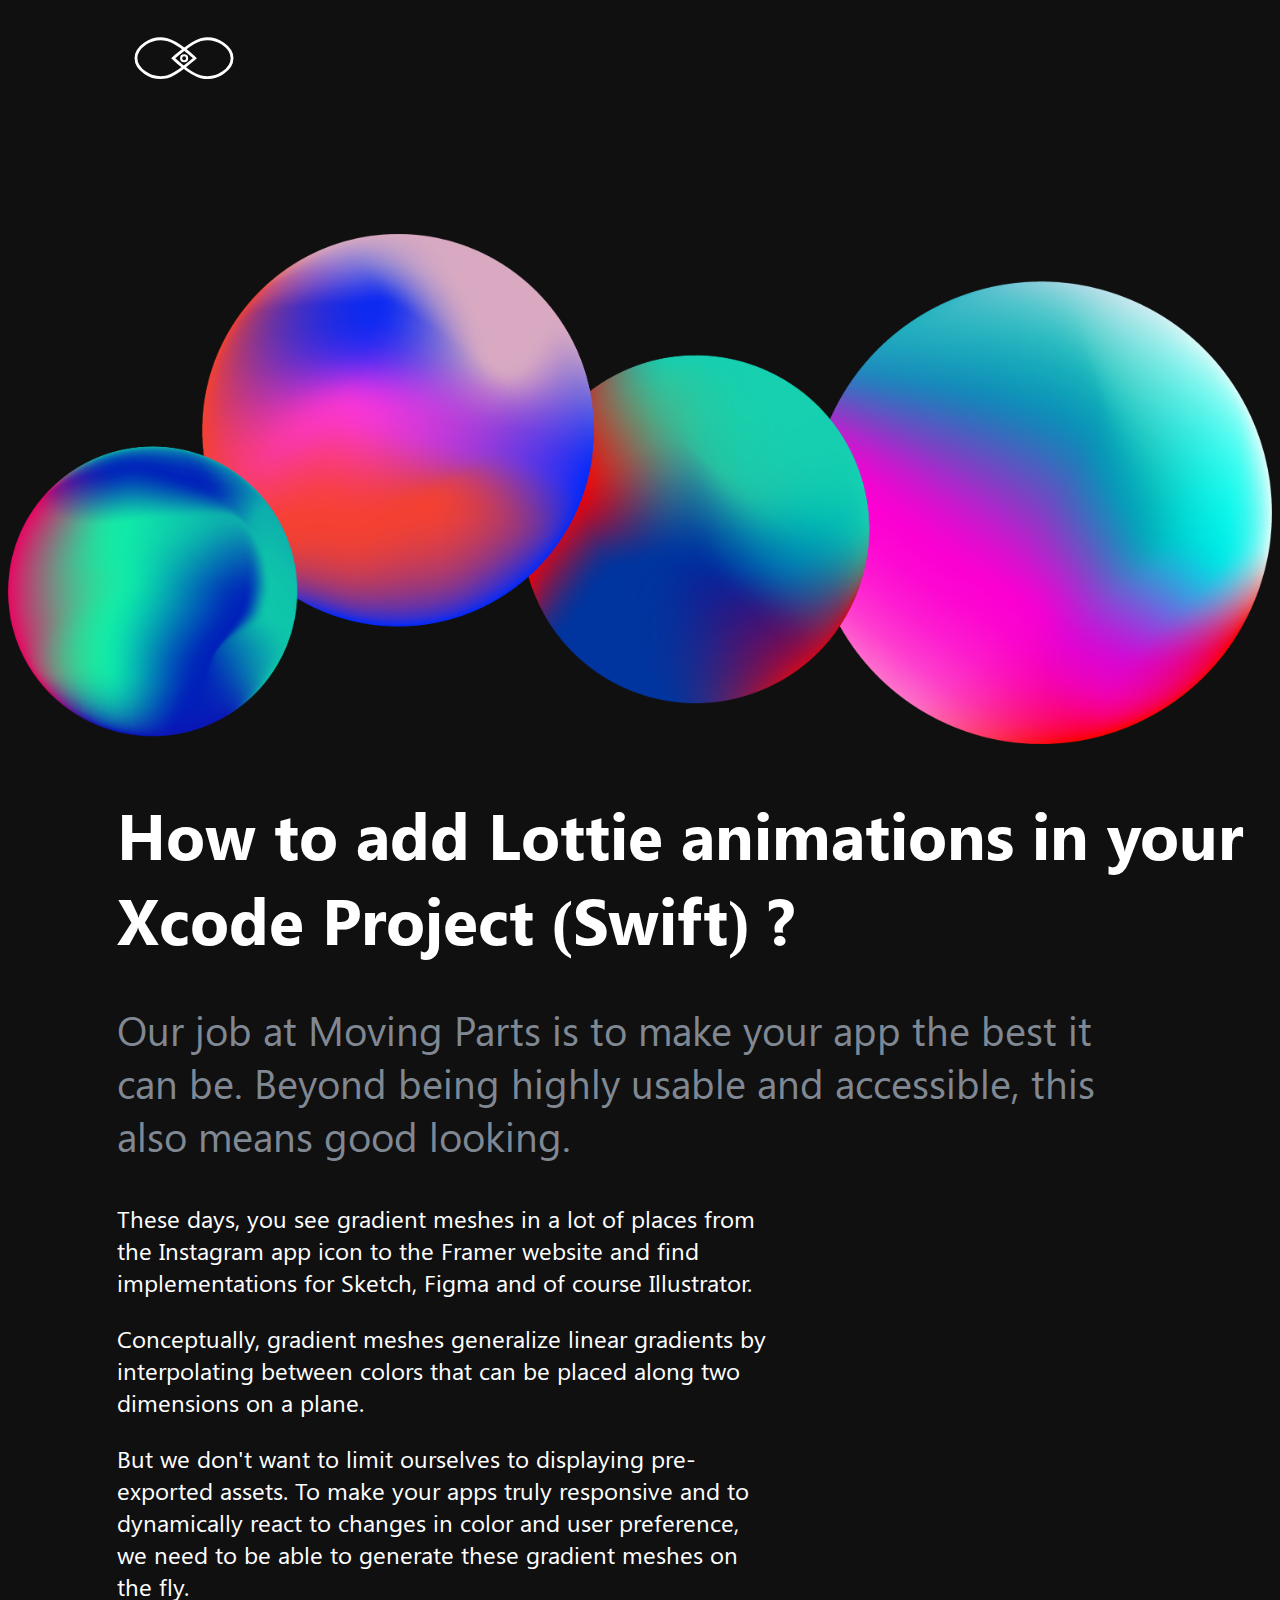
==== commit 80d405d5: "padding-fix" ====
--- a/blog.html
+++ b/blog.html
@@ -21,8 +21,7 @@
 
                 <div class="title">
                     <h1>
-                        Gradient Meshes 
-                        in SceneKit
+                        How to add Lottie animations in your Xcode Project (Swift) ?
                     </h1>
                 </div>
 
--- a/style.css
+++ b/style.css
@@ -51,8 +51,9 @@
 
 /* blog title */
 .content .title {
-    width: 47%;
+    width: 100%;
     padding-left: 8.6%;
+    padding-right: 8.6%;
 }
 
 .content .title h1 {
@@ -71,6 +72,10 @@
     font-family: "Segoe UI Regular";
     color: #808893;
     font-size: 2.5rem;
+}
+
+.shareBttn a{
+    display: none;
 }
 
 /* main paragraph *left* */
@@ -99,17 +104,89 @@
 
 /* blog-detail page [END] */
 
+/* Blogs catalog page [START] */
+
+.blogBox {
+    background-color: #13161d;
+    border-radius: 7%;
+    width: 30%;
+    height: 380px;
+    margin-left: 7%;
+    margin-right: 10%;
+}
+
+.blogBox a {
+    display: block;
+}
+
+.blogBox .creator {
+    /* background-color: #fff; */
+    width: 70%;
+    height: 10%;
+    margin-left: 15%;
+    margin-right: 15%;
+    margin-top: 10%;
+    margin-bottom: 5%;
+}
+
+.blogBox .creator img {
+    float: left;
+    width: 40px;
+    height: 40px;
+    border-radius: 50%;
+    margin-left: 0;
+}
+
+.blogBox .creator h1 {
+    float: right;
+    font-family: "Segoe UI Regular";
+    color: white;
+    font-size: 1.2rem;
+    margin-left: 15%;
+    margin-top: 15%;
+}
+
+.blogBox .creator p {
+    float: right;
+    font-family: "Segoe UI Regular";
+    color: white;
+    font-size: 1.2rem;
+    margin-left: 15%;
+    margin-top: 12%;
+}
+
+
+.blogBox img {
+    border-radius: 7%;
+    width: 70%;
+    height: 50%;
+    margin-left: 15%;
+    margin-right: 15%;
+    margin-top: 10%;
+}
+
+.blogBox h1 {
+    font-family: "Segoe UI Bold";
+    color: white;
+    font-size: 1.2rem;
+    margin-left: 10%;
+}
+
+/* Blogs catalog page [END] */
+
 
 /* Media queries */
 @media only screen and (max-width:700px) {
 
-    body {
-        display: grid;
+    
+    html,body
+    {
         background-color: #101010;
-        width: auto;
-        float: right;
-        margin: 0;
-        padding: 0;
+        width: 100%;
+        height: 100%;
+        margin: 0px;
+        padding: 0px;
+        overflow-x: hidden; 
     }
 
     /* navigation bar logo */
@@ -117,7 +194,7 @@
         float: left;
         width: 100px;
         height: 100px;
-        padding-left: 13%;
+        padding-left: 7%;
     }
 
     /* main header image */
@@ -138,6 +215,7 @@
         font-family: "Segoe UI Bold";
         color: #fff;
         font-size: 3.5rem;
+        padding-right: 7%;
     }
 
     /* blog description */
@@ -153,6 +231,7 @@
     }
 
     .shareBttn a{
+        display:unset;
         color: #fff;
         font-family: "Segoe UI Regular";
         background-color: #13161d;
@@ -168,6 +247,7 @@
 
     /* main paragraph *left* */
     .content .paragraph {
+        padding-top: 5%;
         padding-left: 7%;
         padding-right: 7%;
     }
@@ -191,4 +271,77 @@
     }
 
     /* blog-detail page [END] */
+
+    /* Blogs catalog page [START] */
+
+    .blogBox {
+        background-color: #13161d;
+        border-radius: 7%;
+        width: 86%;
+        height: 380px;
+        margin-left: 7%;
+        margin-right: 7%;
+        margin-bottom: 20%;
+    }
+
+    .blogBox a {
+        display: block;
+    }
+
+    .blogBox .creator {
+        /* background-color: #fff; */
+        width: 80%;
+        height: 10%;
+        margin-left: 10%;
+        margin-right: 10%;
+        margin-top: 10%;
+        margin-bottom: 5%;
+    }
+
+    .blogBox .creator img {
+        float: left;
+        width: 40px;
+        height: 40px;
+        border-radius: 50%;
+        margin-left: 0;
+    }
+
+    .blogBox .creator h1 {
+        text-decoration: none;
+        float: right;
+        font-family: "Segoe UI Regular";
+        color: white;
+        font-size: 1.2rem;
+        margin-left: 10%;
+        margin-right: 10%;
+        margin-top: 10%;
+    }
+
+    .blogBox .creator p {
+        float: right;
+        font-family: "Segoe UI Regular";
+        color: white;
+        font-size: 1.2rem;
+        margin-left: 10%;
+        margin-top: 12%;
+    }
+    
+
+    .blogBox img {
+        border-radius: 7%;
+        width: 80%;
+        height: 50%;
+        margin-left: 10%;
+        margin-right: 10%;
+        margin-top: 10%;
+    }
+
+    .blogBox h1 {
+        font-family: "Segoe UI Bold";
+        color: white;
+        font-size: 1.2rem;
+        margin-left: 10%;
+    }
+
+    /* Blogs catalog page [END] */
 }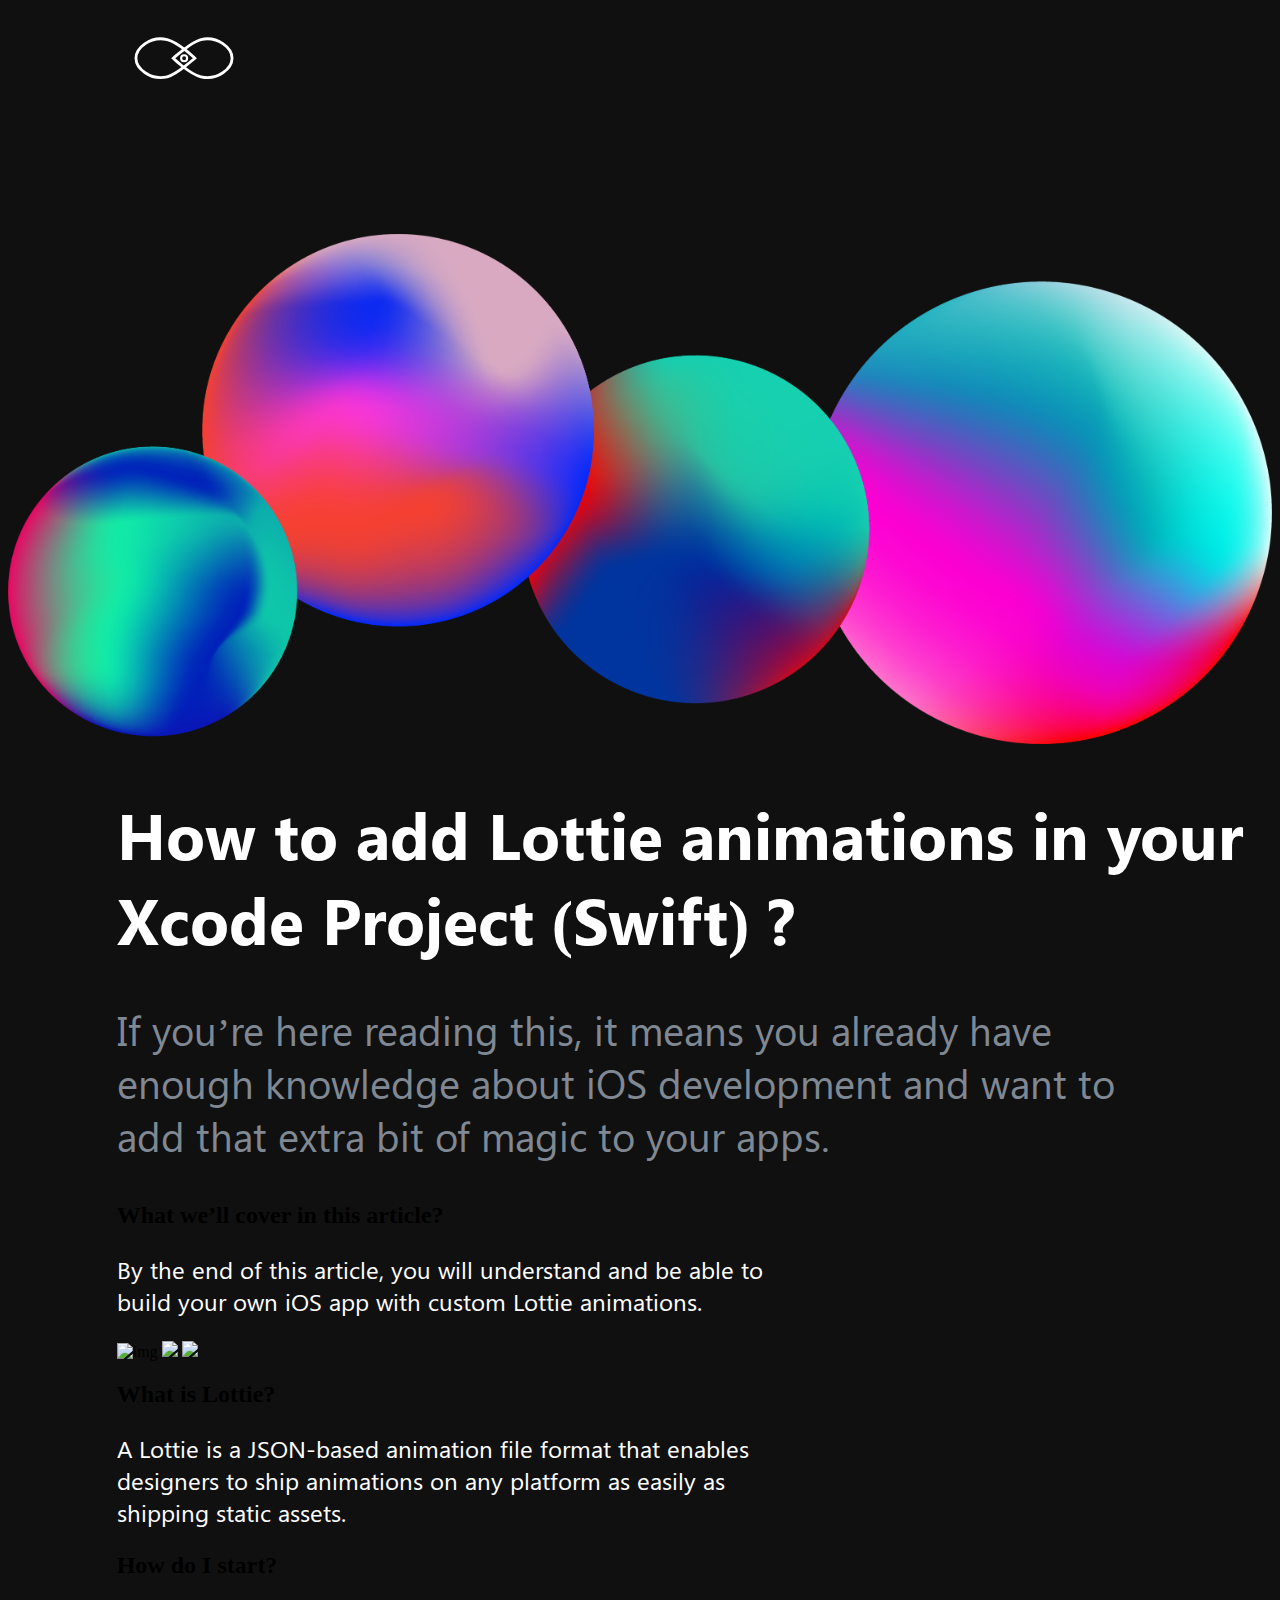
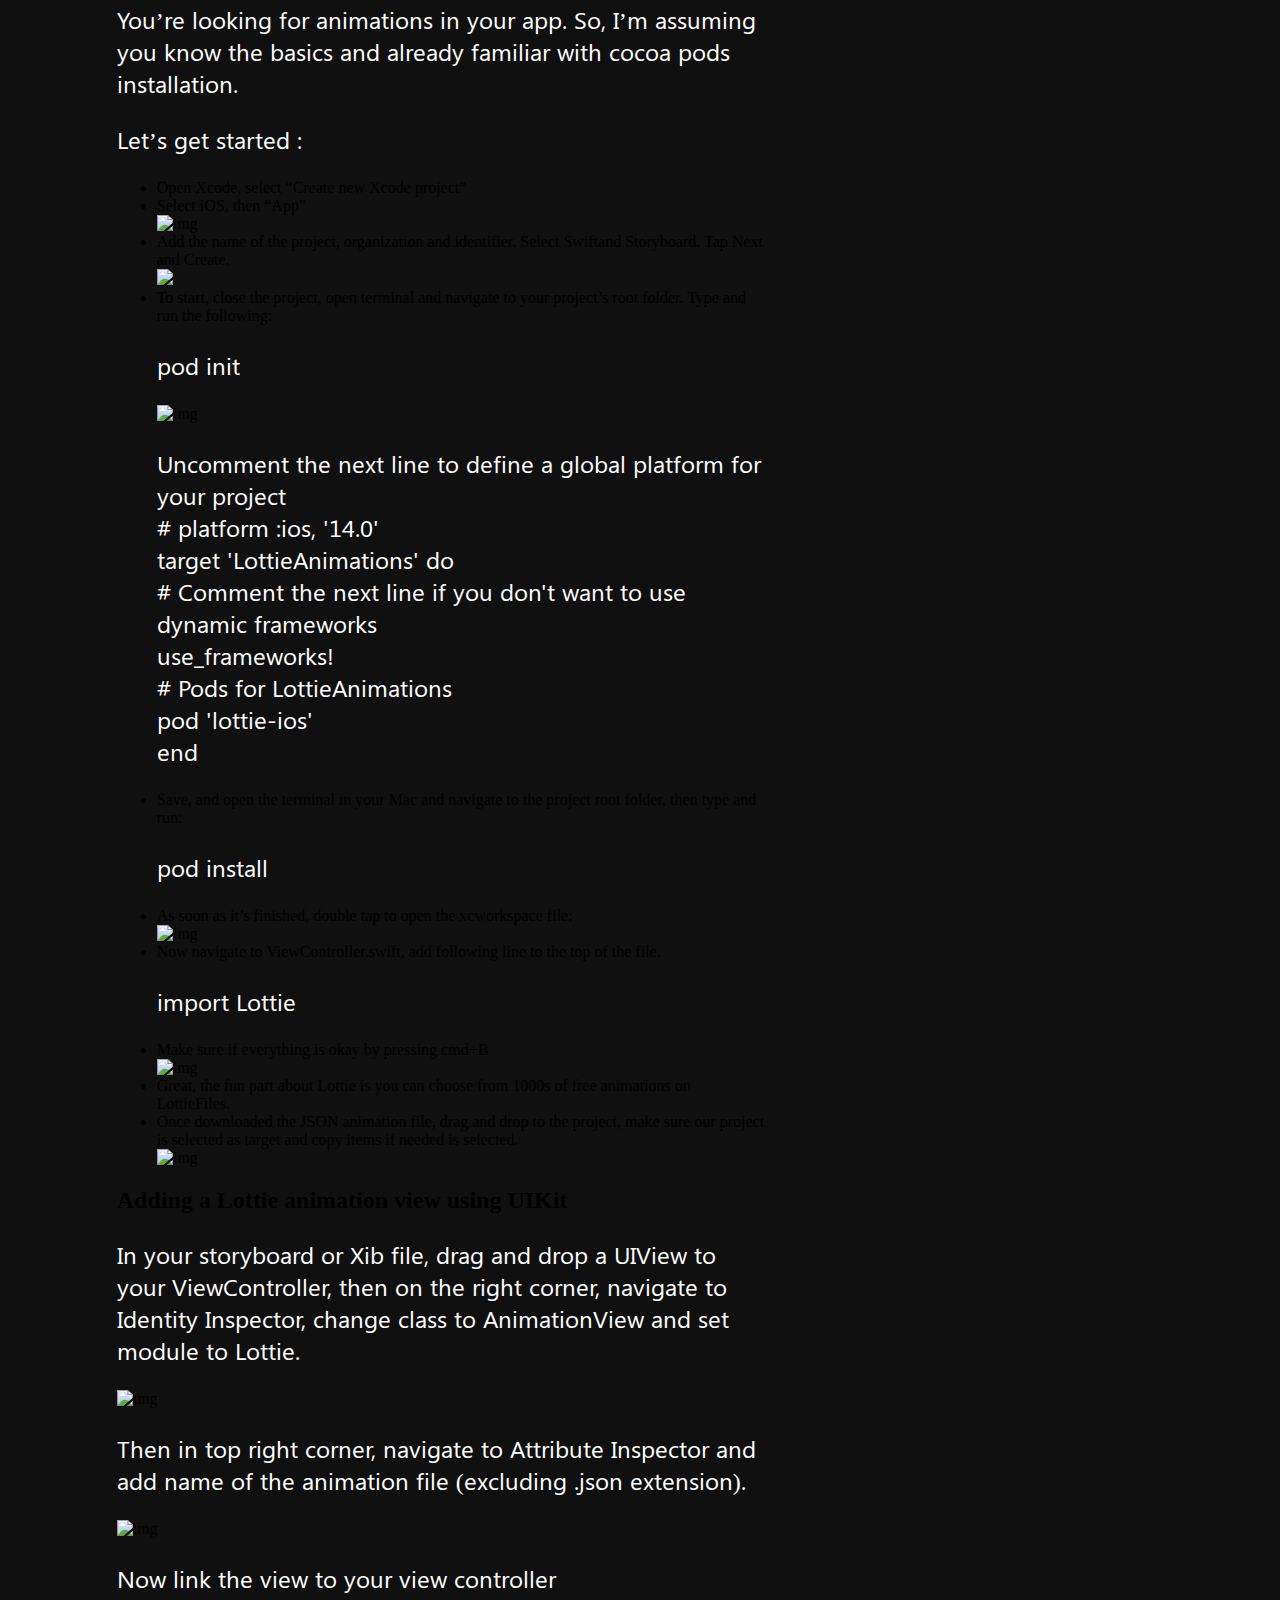
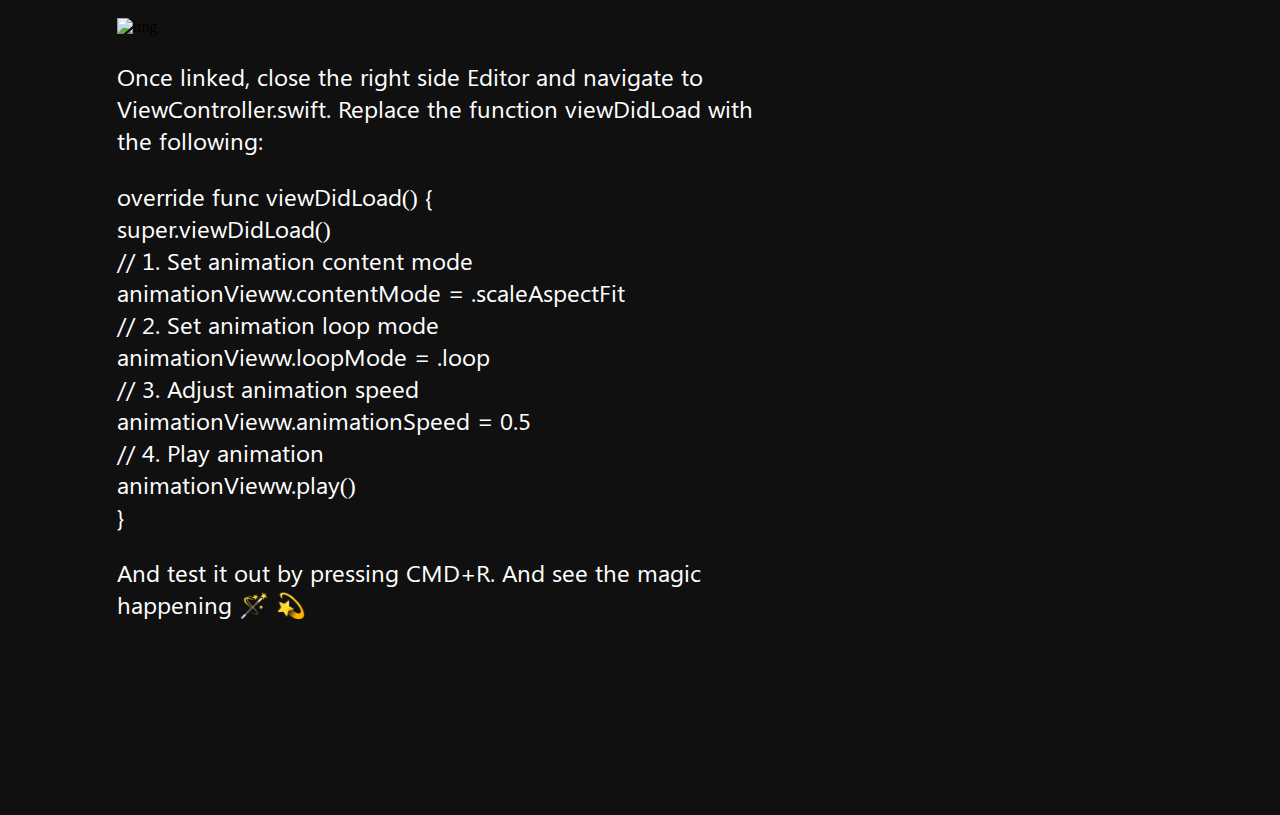
==== commit c5b8a5ad: "blog update" ====
--- a/blog.html
+++ b/blog.html
@@ -27,7 +27,7 @@
 
                 <div class="description">
                     <p>
-                        Our job at Moving Parts is to make your app the best it can be. Beyond being highly usable and accessible, this also means good looking.
+                        If you’re here reading this, it means you already have enough knowledge about iOS development and want to add that extra bit of magic to your apps.
                     </p>
                 </div>
 
@@ -36,15 +36,116 @@
                 </div>
 
                 <div class="paragraph">
-                    <p>
-                        These days, you see gradient meshes in a lot of places from the Instagram app icon to the Framer website and find implementations for Sketch, Figma and of course Illustrator.
-                    </p>
-                    <p>
-                        Conceptually, gradient meshes generalize linear gradients by interpolating between colors that can be placed along two dimensions on a plane.
-                    </p>
-                    <p>
-                        But we don't want to limit ourselves to displaying pre-exported assets. To make your apps truly responsive and to dynamically react to changes in color and user preference, we need to be able to generate these gradient meshes on the fly.
-                    </p>
+
+                    <h2>What we’ll cover in this article?</h2>
+                    <p>By the end of this article, you will understand and be able to build your own iOS app with custom Lottie animations.</p>
+
+                    <img src="https://media-exp1.licdn.com/dms/image/C4D12AQGagT9MWG4hKQ/article-inline_image-shrink_1500_2232/0/1605338929880?e=1627516800&v=beta&t=QQLJaTQ0EOYOwBsEOQKsZDlZRMk0kc5_ffhuOTRT-lw" alt="img">
+                    <img src="https://media-exp1.licdn.com/dms/image/C4D12AQGrrlqALeejCg/article-inline_image-shrink_1500_2232/0/1605338960611?e=1627516800&v=beta&t=4zFFUNd1sdTEHWBKboqEgu4_hjfJQ45J1HAjllHUeGA">
+                    <img src="https://media-exp1.licdn.com/dms/image/C4D12AQHhW--cPuUNrA/article-inline_image-shrink_1500_2232/0/1605338979115?e=1627516800&v=beta&t=Ggq3o0pWN6iJLNmTlR1yk_rK4fnZK2IjO7b4jVPbl8k">
+
+                    <h2>What is Lottie?</h2>
+                    <p>A Lottie is a JSON-based animation file format that enables designers to ship animations on any platform as easily as shipping static assets.</p>
+
+                    <h2>How do I start?</h2>
+                    <p>You’re looking for animations in your app. So, I’m assuming you know the basics and already familiar with cocoa pods installation.</p>
+
+                    <p>Let’s get started :</p>
+
+                    <ul class="a">
+                        <li> Open Xcode, select “Create new Xcode project” </li>
+
+                        <li> Select iOS, then “App” </li>
+
+                        <img src="https://media-exp1.licdn.com/dms/image/C4D12AQF_DqR5JjixQA/article-inline_image-shrink_1000_1488/0/1605339067186?e=1627516800&v=beta&t=3jfjbSIqE6tLs6iXLT2KMRwLXIL2selrpxvdLCEmD0I" alt="img">
+
+                        <li> Add the name of the project, organization and identifier. Select Swiftand Storyboard. Tap Next and Create. </li>
+                        
+                        <img src="https://media-exp1.licdn.com/dms/image/C4D12AQGNIPKfAP7n3w/article-inline_image-shrink_1000_1488/0/1605339092003?e=1627516800&v=beta&t=bFuyXc-NLrtMMv7zkF-HRJ2kxDQva3PgIZhhv-_ZZkY alt="img">
+                        
+                        <li> To start, close the project, open terminal and navigate to your project’s root folder. Type and run the following: </li>
+                        
+                        <div class="codesnippet">
+                            <p>pod init</p>
+                        </div>
+
+                        <img src="https://media-exp1.licdn.com/dms/image/C4D12AQGqsDTKVbFbjQ/article-inline_image-shrink_1000_1488/0/1605339140682?e=1627516800&v=beta&t=eylgiEle8VY2tZiDPWaa0KuBYoU6jU9yEFqSTFtBy-s" alt="img">
+
+                        <div class="codesnippet">
+                            <p>
+                                Uncomment the next line to define a global platform for your project<br>
+                                # platform :ios, '14.0' <br>
+                                target 'LottieAnimations' do <br>
+                                # Comment the next line if you don't want to use dynamic frameworks <br>
+                                use_frameworks! <br>
+                                # Pods for LottieAnimations <br>
+                                pod 'lottie-ios' <br>
+                                end <br>
+                            </p>
+                        </div>
+
+                        <li> Save, and open the terminal in your Mac and navigate to the project root folder, then type and run: </li>
+
+                        <div class="codesnippet">
+                            <p>
+                                pod install
+                            </p>
+                        </div>
+
+                        <li> As soon as it’s finished, double tap to open the xcworkspace file: </li>
+                        <img src="https://media-exp1.licdn.com/dms/image/C4D12AQHRdJD9jhoJwQ/article-inline_image-shrink_1000_1488/0/1605340298854?e=1627516800&v=beta&t=Gk9J-8KNZ5IkqtCNMpetqXDA5tVBsLDq0aZCV4NdN70" alt="img">
+
+                        <li> Now navigate to ViewController.swift, add following line to the top of the file. </li>
+
+                        <div class="codesnippet">
+                            <p>
+                                import Lottie
+                            </p>
+                        </div>
+
+                        <li> Make sure if everything is okay by pressing cmd+B </li>
+                        <img src="https://media-exp1.licdn.com/dms/image/C4D12AQFITYSvQztPQA/article-inline_image-shrink_1000_1488/0/1605340316518?e=1627516800&v=beta&t=Ls8z5okMHiTnTO6LHTk4UC0zSM1MdvoNCovBfnTNPcw" alt="img">
+
+                        <li> Great, the fun part about Lottie is you can choose from 1000s of free animations on LottieFiles. </li>
+                        <li>Once downloaded the JSON animation file, drag and drop to the project, make sure our project is selected as target and copy items if needed is selected.</li>
+                        <img src="https://media-exp1.licdn.com/dms/image/C4D12AQHMHTRJvsdbhQ/article-inline_image-shrink_1000_1488/0/1605340337052?e=1627516800&v=beta&t=vOWl_4yfef4w41tdtfZ9xqdeFfET-iBy2VKkPiIP5AM" alt="img">
+                    </ul>
+
+                    <h2> Adding a Lottie animation view using UIKit </h2>
+                    <p>In your storyboard or Xib file, drag and drop a UIView to your ViewController, then on the right corner, navigate to Identity Inspector, change class to AnimationView and set module to Lottie.</p>
+                    <img src="https://media-exp1.licdn.com/dms/image/C4D12AQEALI9VQDIQ4A/article-inline_image-shrink_1000_1488/0/1605340400530?e=1627516800&v=beta&t=bfMY0JLZH2DPtwCMe2Je2ONZRxiEpmjTJLemNI3ZdGg" alt="img">
+                    <p>Then in top right corner, navigate to Attribute Inspector and add name of the animation file (excluding .json extension).</p>
+                    <img src="https://media-exp1.licdn.com/dms/image/C4D12AQEsOADN4XMhlA/article-inline_image-shrink_1000_1488/0/1605340425911?e=1627516800&v=beta&t=tJSg03CDSXOkErSjAX2idKSGvOY5U2rhpTGEj0qiqP4" alt="img">
+                    <p>Now link the view to your view controller</p>
+                    <img src="https://media-exp1.licdn.com/dms/image/C4D12AQFfd1fpriG0Nw/article-inline_image-shrink_1000_1488/0/1605340446880?e=1627516800&v=beta&t=C_u3DA86hGnw4fV5NDvTvmmnh_W1VVNEPP4iU9Rdq7I" alt="img">
+                    <p>Once linked, close the right side Editor and navigate to ViewController.swift. Replace the function viewDidLoad with the following:</p>
+                    
+                    <div class="codesnippet">
+                        <p>
+                            override func viewDidLoad() {<br>
+
+                                super.viewDidLoad()<br>
+                                
+                                // 1. Set animation content mode<br>
+                                
+                                animationVieww.contentMode = .scaleAspectFit<br>
+                                
+                                // 2. Set animation loop mode<br>
+                                
+                                animationVieww.loopMode = .loop<br>
+                                
+                                // 3. Adjust animation speed<br>
+                                
+                                animationVieww.animationSpeed = 0.5<br>
+                                
+                                // 4. Play animation<br>
+                                animationVieww.play()<br>
+                              
+                              }<br>
+                        </p>
+                    </div>
+
+                    <p style="margin-bottom: 30%;">And test it out by pressing CMD+R. And see the magic happening 🪄 💫</p>
                 </div>
             </div>
             
--- a/style.css
+++ b/style.css
@@ -25,6 +25,11 @@
     font-style: normal;
     font-weight: normal;
     src: local('Segoe UI Bold Italic'), url('Fonts/Segoe/Segoe\ UI\ Bold\ Italic.woff') format('woff');
+}
+
+@font-face {
+    font-family: Ubuntu R;
+    src: url(Fonts/Ubuntu/Ubuntu-R.ttf) format("truetype");
 }
 
 body {
@@ -53,13 +58,13 @@
 .content .title {
     width: 100%;
     padding-left: 8.6%;
-    padding-right: 8.6%;
 }
 
 .content .title h1 {
     font-family: "Segoe UI Bold";
     color: #fff;
     font-size: 4rem;
+    padding-right: 8.6%;
 }
 
 /* blog description */
@@ -218,6 +223,20 @@
         padding-right: 7%;
     }
 
+    .content .paragraph h2 {
+        font-family: "Segoe UI Bold";
+        color: #fff;
+        font-size: 1.8rem;
+        padding-top: 2%;
+    }
+
+    .content .paragraph img {
+        width: 100%;
+        height: auto;
+        margin-top: 5%;
+        margin-bottom: 5%;
+    }
+
     /* blog description */
 
     .content .description {
@@ -230,7 +249,7 @@
         font-size: 2rem;
     }
 
-    .shareBttn a{
+    .shareBttn a {
         display:unset;
         color: #fff;
         font-family: "Segoe UI Regular";
@@ -247,7 +266,6 @@
 
     /* main paragraph *left* */
     .content .paragraph {
-        padding-top: 5%;
         padding-left: 7%;
         padding-right: 7%;
     }
@@ -258,8 +276,31 @@
         font-size: 1.2rem;
     }
 
+    ul .a {
+        list-style-type: upper-roman;
+    }
+
+    li {
+        font-family: "Segoe UI Regular";
+        font-size: 1.2rem;
+        color: #fff;
+        margin-top: 7%;
+    }
+
     /* callout box on right */
 
+    .codesnippet{
+        background-color: #13161d;
+        padding-top: 1%;
+        padding-bottom: 1%;
+        padding-left: 5%;
+        margin-top: 5%;
+        border-radius: 2%;
+    }
+
+    .codesnippet p {
+        font-family: Ubuntu R;
+    }
     .content .callout {
         width: 15rem;
         height: 20rem;
@@ -278,7 +319,7 @@
         background-color: #13161d;
         border-radius: 7%;
         width: 86%;
-        height: 380px;
+        height: 430px;
         margin-left: 7%;
         margin-right: 7%;
         margin-bottom: 20%;
@@ -341,6 +382,7 @@
         color: white;
         font-size: 1.2rem;
         margin-left: 10%;
+        margin-right: 10%;
     }
 
     /* Blogs catalog page [END] */
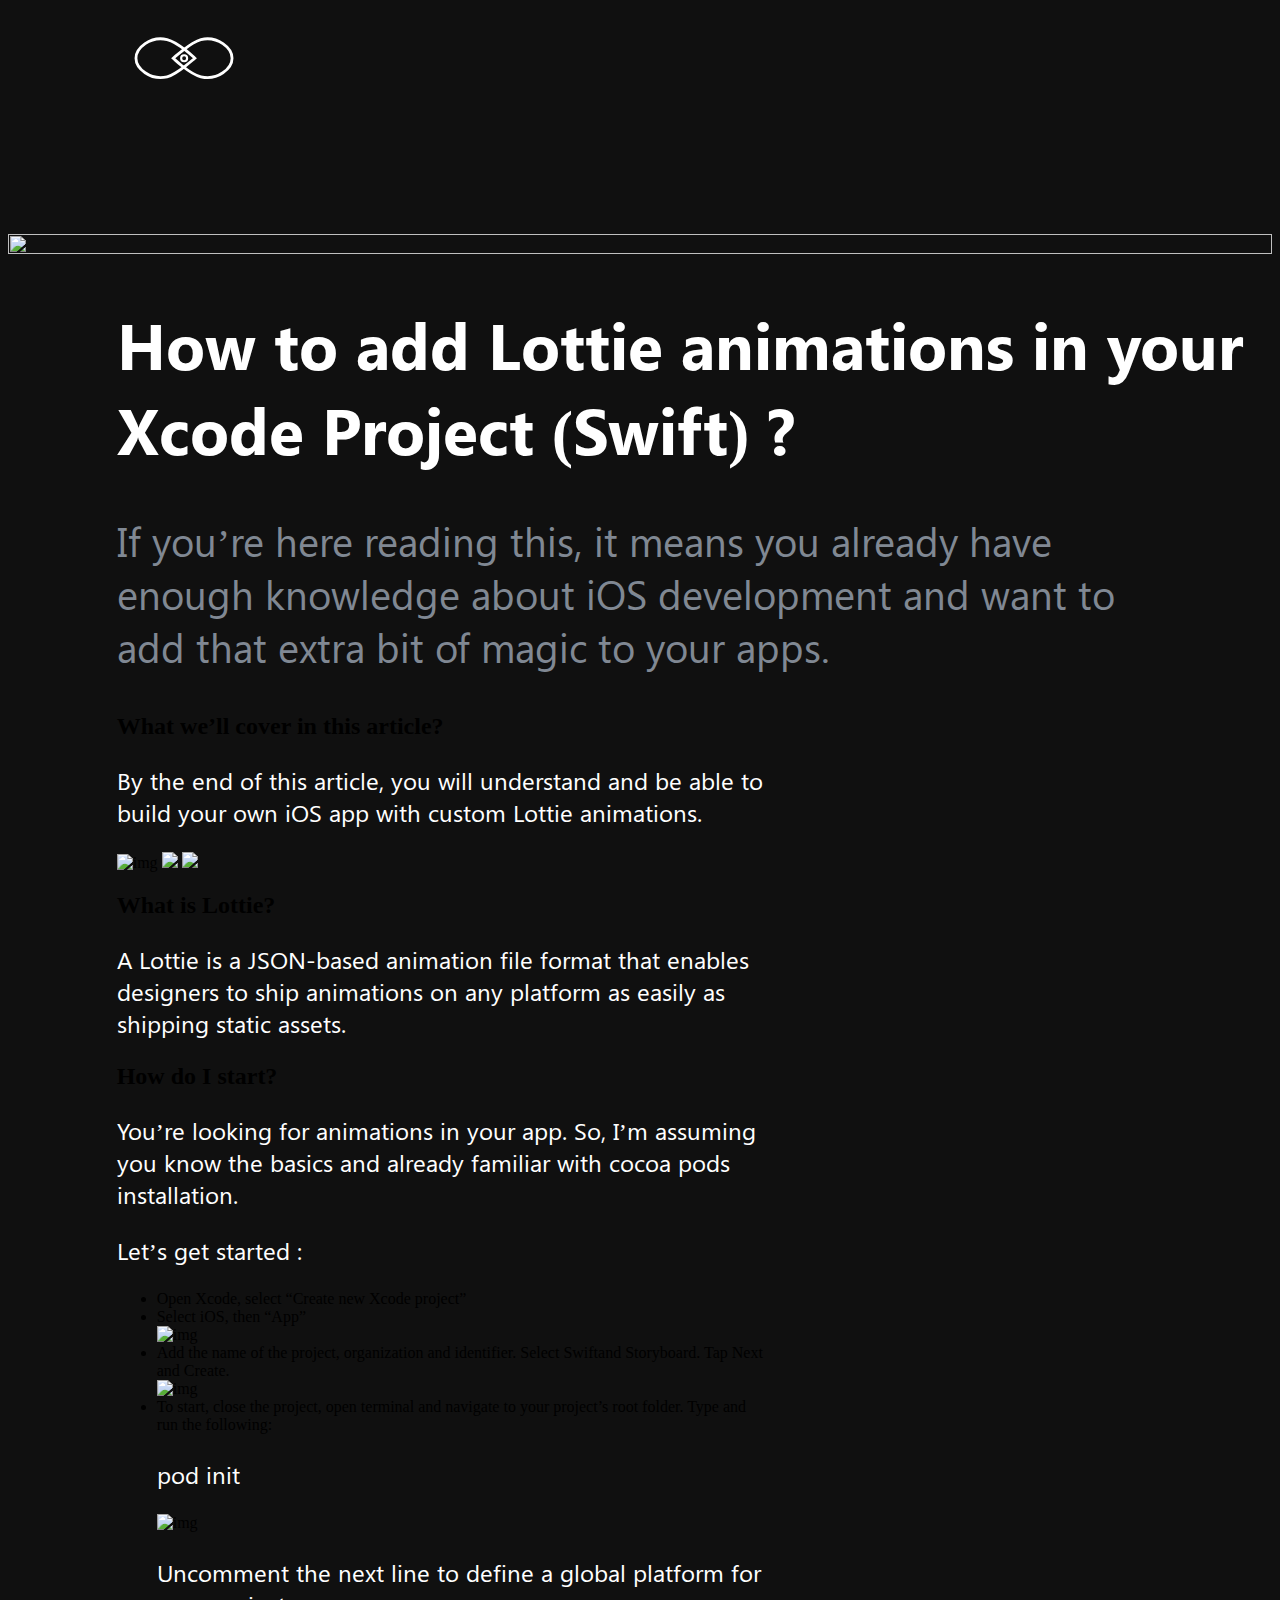
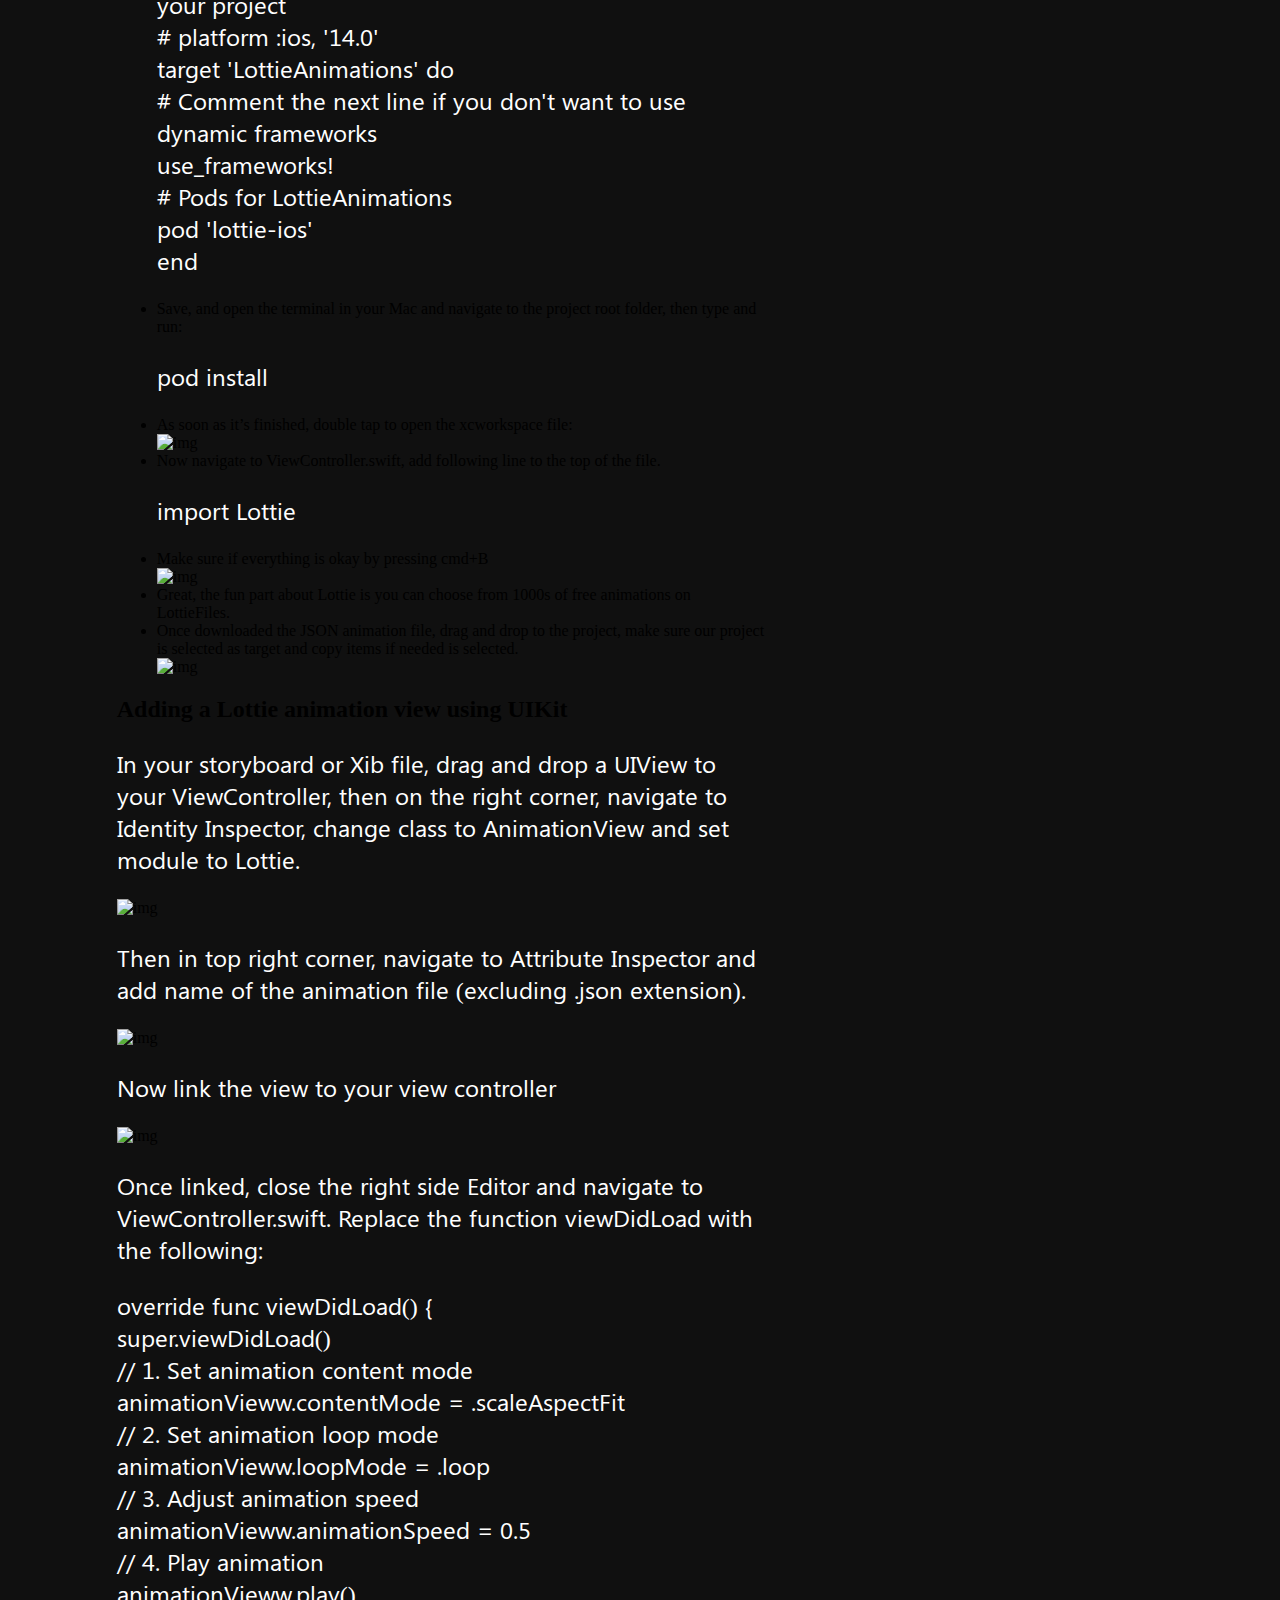
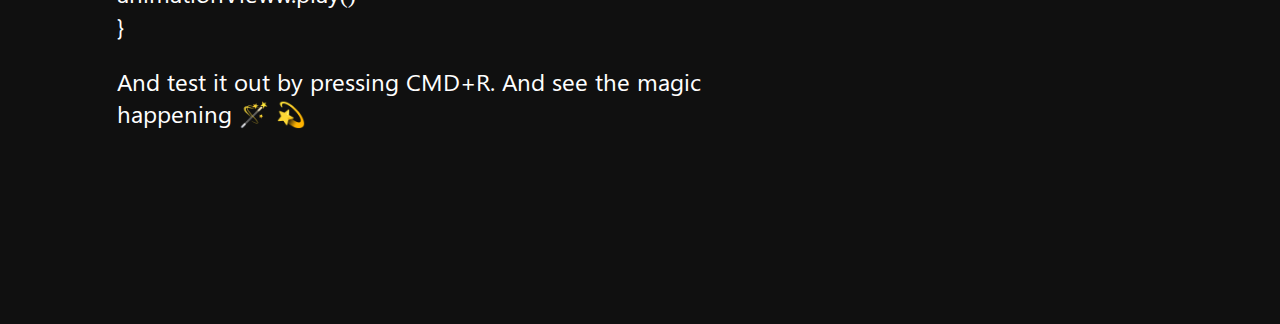
==== commit fda446ef: "padding fixes" ====
--- a/blog.html
+++ b/blog.html
@@ -14,7 +14,7 @@
             </div>
 
             <div class="header">
-                <img src="img/header.png"/> 
+                <img src="https://media-exp1.licdn.com/dms/image/C4D12AQF1Mnscrk-NaA/article-cover_image-shrink_423_752/0/1605342048533?e=1627516800&v=beta&t=juYRC0dXBplrGqMuCCy79hTual2YSnyeEpJwKwM4tyQ"/> 
             </div>
 
             <div class="content">
@@ -61,7 +61,7 @@
 
                         <li> Add the name of the project, organization and identifier. Select Swiftand Storyboard. Tap Next and Create. </li>
                         
-                        <img src="https://media-exp1.licdn.com/dms/image/C4D12AQGNIPKfAP7n3w/article-inline_image-shrink_1000_1488/0/1605339092003?e=1627516800&v=beta&t=bFuyXc-NLrtMMv7zkF-HRJ2kxDQva3PgIZhhv-_ZZkY alt="img">
+                        <img src="https://media-exp1.licdn.com/dms/image/C4D12AQGNIPKfAP7n3w/article-inline_image-shrink_1000_1488/0/1605339092003?e=1627516800&v=beta&t=bFuyXc-NLrtMMv7zkF-HRJ2kxDQva3PgIZhhv-_ZZkY" alt="img">
                         
                         <li> To start, close the project, open terminal and navigate to your project’s root folder. Type and run the following: </li>
                         
--- a/style.css
+++ b/style.css
@@ -319,7 +319,7 @@
         background-color: #13161d;
         border-radius: 7%;
         width: 86%;
-        height: 430px;
+        height: auto;
         margin-left: 7%;
         margin-right: 7%;
         margin-bottom: 20%;
@@ -353,36 +353,36 @@
         font-family: "Segoe UI Regular";
         color: white;
         font-size: 1.2rem;
+        margin-right: 0%;
+        margin-top: 10%;
+        padding-bottom: 0%;
+    }
+
+    .blogBox .creator p {
+        float: right;
+        font-family: "Segoe UI Regular";
+        color: white;
+        font-size: 1.2rem;
+        margin-left: 10%;
+        margin-top: 12%;
+    }
+
+    .blogBox img {
+        border-radius: 3%;
+        width: 80%;
+        height: auto;
         margin-left: 10%;
         margin-right: 10%;
         margin-top: 10%;
     }
 
-    .blogBox .creator p {
-        float: right;
-        font-family: "Segoe UI Regular";
-        color: white;
-        font-size: 1.2rem;
-        margin-left: 10%;
-        margin-top: 12%;
-    }
-    
-
-    .blogBox img {
-        border-radius: 7%;
-        width: 80%;
-        height: 50%;
-        margin-left: 10%;
-        margin-right: 10%;
-        margin-top: 10%;
-    }
-
     .blogBox h1 {
         font-family: "Segoe UI Bold";
         color: white;
         font-size: 1.2rem;
         margin-left: 10%;
         margin-right: 10%;
+        padding-bottom: 10%;
     }
 
     /* Blogs catalog page [END] */
